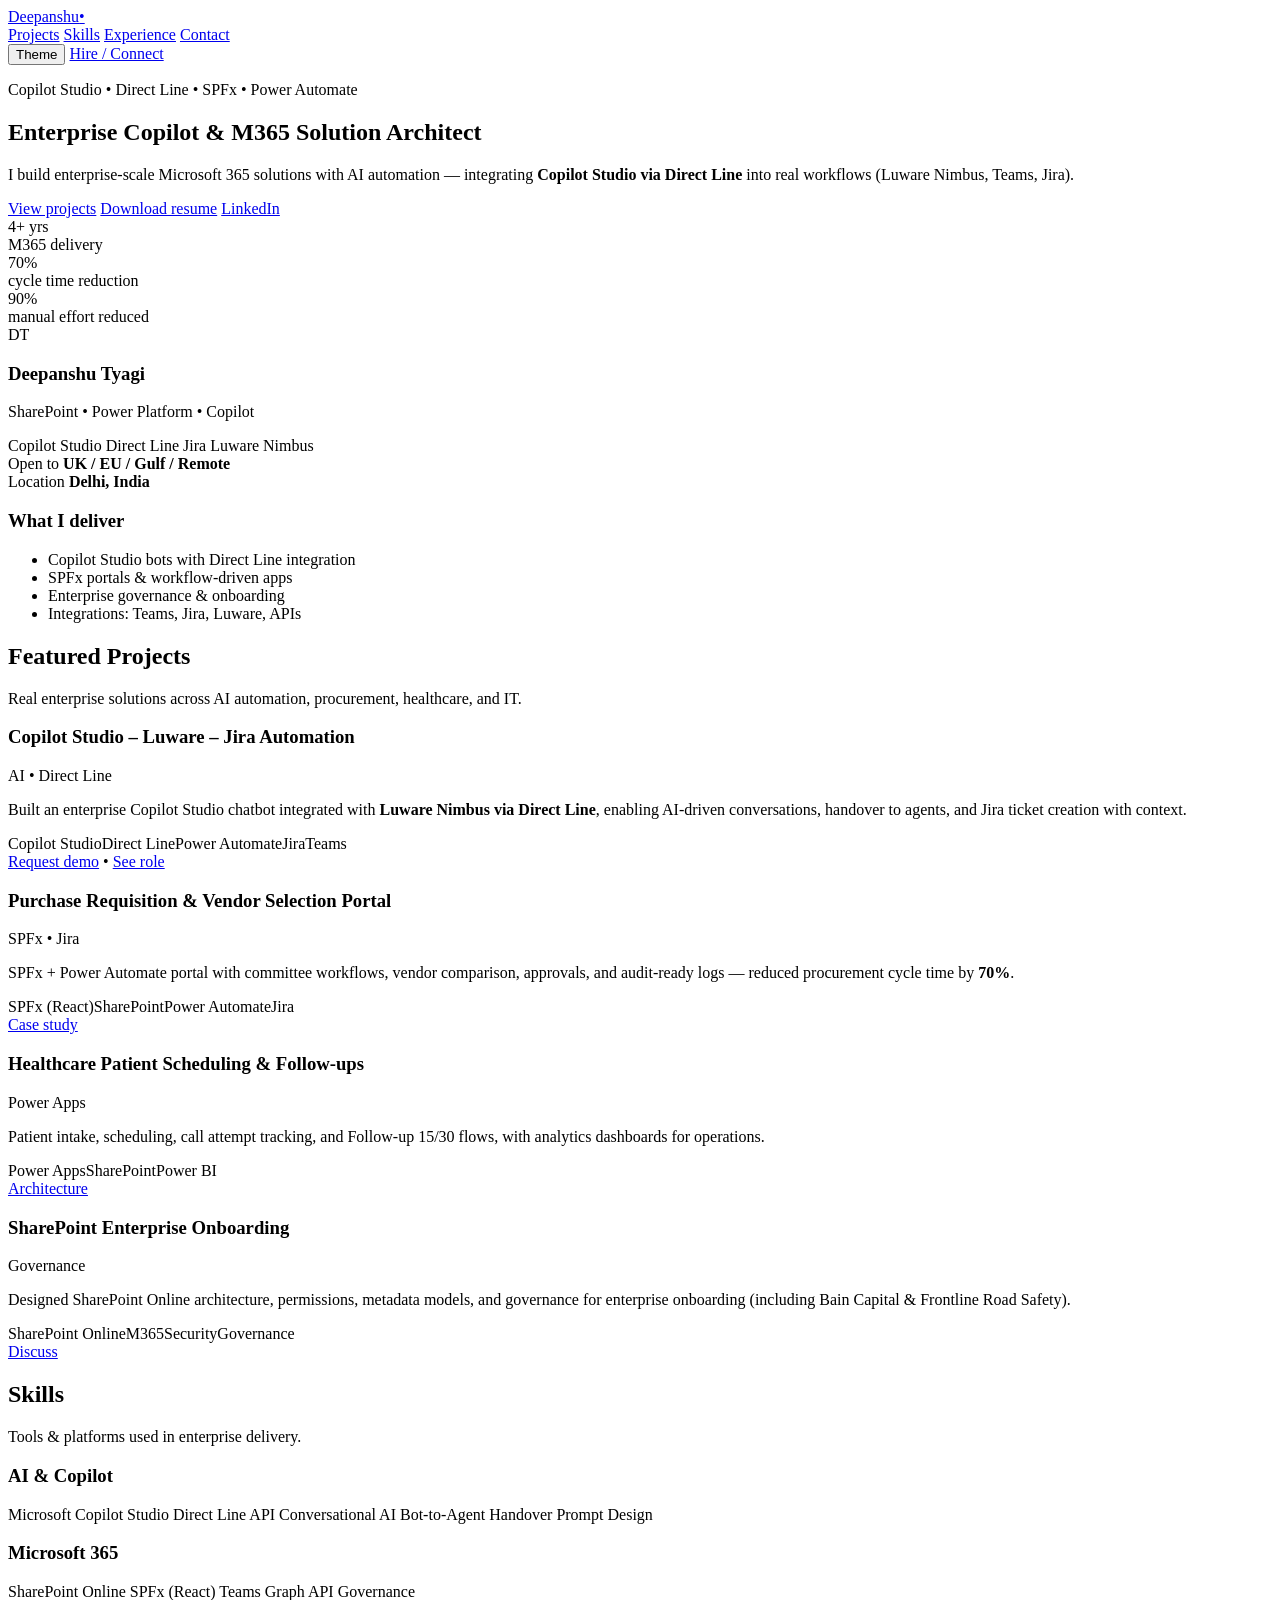
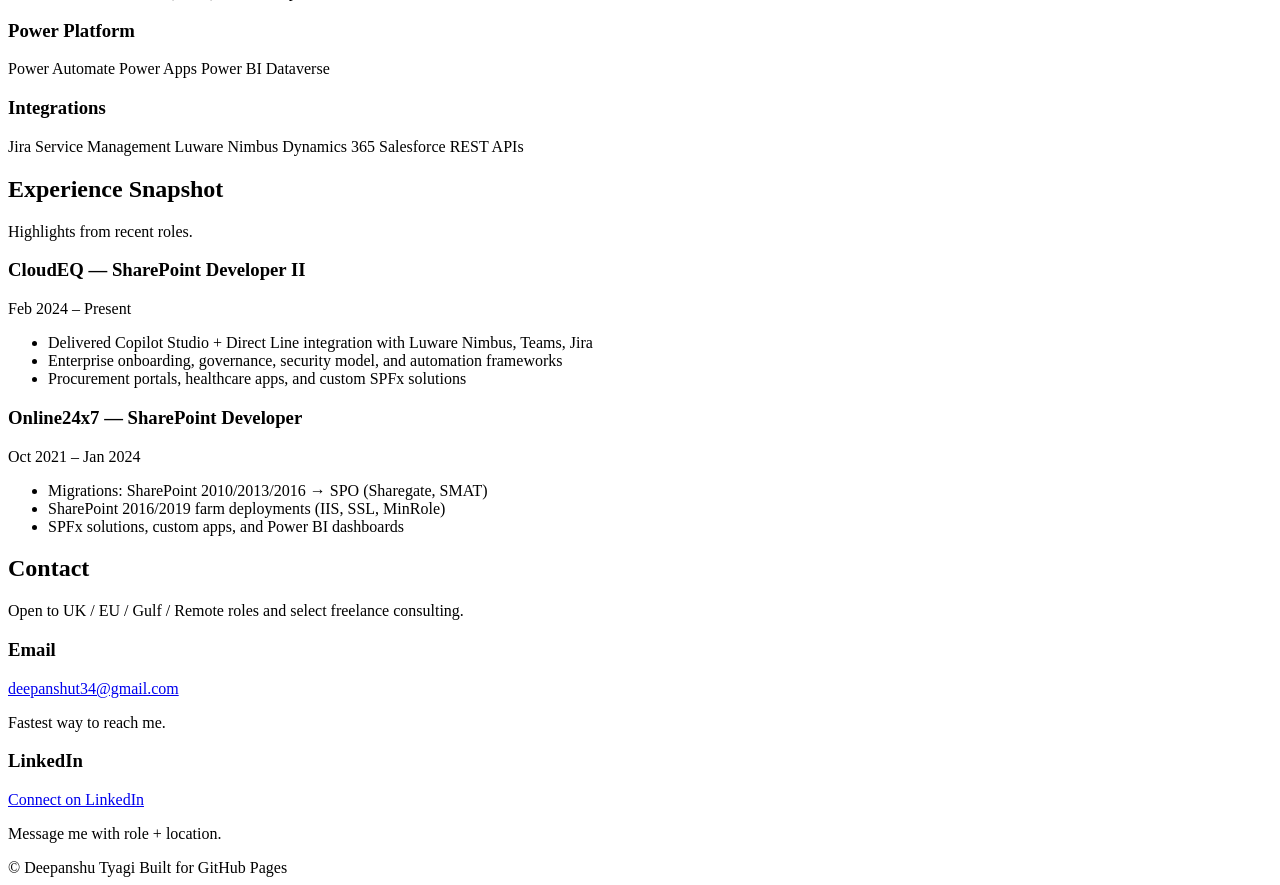
==== index.html @ 93213ebd "Portfolio V1.0" ====
<!doctype html>
<html lang="en">
<head>
  <meta charset="utf-8" />
  <meta name="viewport" content="width=device-width,initial-scale=1" />
  <title>Deepanshu Tyagi | Copilot & M365 Solution Architect</title>
  <meta name="description" content="SharePoint, Power Platform & Copilot Solution Architect. Copilot Studio + Direct Line + SPFx + Power Automate." />
  <link rel="icon" href="assets/favicon.svg" />
  <link rel="stylesheet" href="../Portfolio/style.css" />
</head>

<body>
  <header class="topbar">
    <a class="brand" href="#top">Deepanshu<span class="dot">•</span></a>

    <nav class="nav">
      <a href="#projects">Projects</a>
      <a href="#skills">Skills</a>
      <a href="#experience">Experience</a>
      <a href="#contact">Contact</a>
    </nav>

    <div class="actions">
      <button id="themeBtn" class="btn btn-ghost" aria-label="Toggle theme">Theme</button>
      <a class="btn btn-primary" href="#contact">Hire / Connect</a>
    </div>
  </header>

  <main id="top" class="container">
    <section class="hero">
      <div class="hero-left">
        <p class="pill">Copilot Studio • Direct Line • SPFx • Power Automate</p>
        <h1>Enterprise Copilot & M365 Solution Architect</h1>
        <p class="subtitle">
          I build enterprise-scale Microsoft 365 solutions with AI automation — integrating <strong>Copilot Studio via Direct Line</strong>
          into real workflows (Luware Nimbus, Teams, Jira).
        </p>

        <div class="hero-cta">
          <a class="btn btn-primary" href="#projects">View projects</a>
          <a class="btn btn-ghost" href="assets/Deepanshu_Resume.pdf" target="_blank" rel="noreferrer">Download resume</a>
          <a class="btn btn-ghost" href="https://www.linkedin.com/in/YOUR-LINKEDIN" target="_blank" rel="noreferrer">LinkedIn</a>
        </div>

        <div class="quick-metrics">
          <div class="metric">
            <div class="metric-num">4+ yrs</div>
            <div class="metric-label">M365 delivery</div>
          </div>
          <div class="metric">
            <div class="metric-num">70%</div>
            <div class="metric-label">cycle time reduction</div>
          </div>
          <div class="metric">
            <div class="metric-num">90%</div>
            <div class="metric-label">manual effort reduced</div>
          </div>
        </div>
      </div>

      <div class="hero-right">
        <div class="card profile-card">
          <div class="avatar" aria-hidden="true">DT</div>
          <div>
            <h3 class="card-title">Deepanshu Tyagi</h3>
            <p class="card-subtitle">SharePoint • Power Platform • Copilot</p>
          </div>
          <div class="chips">
            <span class="chip">Copilot Studio</span>
            <span class="chip">Direct Line</span>
            <span class="chip">Jira</span>
            <span class="chip">Luware Nimbus</span>
          </div>

          <div class="mini">
            <div class="mini-row">
              <span>Open to</span>
              <strong>UK / EU / Gulf / Remote</strong>
            </div>
            <div class="mini-row">
              <span>Location</span>
              <strong>Delhi, India</strong>
            </div>
          </div>
        </div>

        <div class="card callout">
          <h3 class="card-title">What I deliver</h3>
          <ul class="list">
            <li>Copilot Studio bots with Direct Line integration</li>
            <li>SPFx portals & workflow-driven apps</li>
            <li>Enterprise governance & onboarding</li>
            <li>Integrations: Teams, Jira, Luware, APIs</li>
          </ul>
        </div>
      </div>
    </section>

    <section id="projects" class="section">
      <div class="section-head">
        <h2>Featured Projects</h2>
        <p>Real enterprise solutions across AI automation, procurement, healthcare, and IT.</p>
      </div>

      <div class="grid">
        <article class="card project">
          <div class="project-top">
            <h3>Copilot Studio – Luware – Jira Automation</h3>
            <span class="tag">AI • Direct Line</span>
          </div>
          <p>
            Built an enterprise Copilot Studio chatbot integrated with <strong>Luware Nimbus via Direct Line</strong>,
            enabling AI-driven conversations, handover to agents, and Jira ticket creation with context.
          </p>
          <div class="stack">
            <span>Copilot Studio</span><span>Direct Line</span><span>Power Automate</span><span>Jira</span><span>Teams</span>
          </div>
          <div class="project-links">
            <a href="#contact">Request demo</a>
            <span class="muted">•</span>
            <a href="#experience">See role</a>
          </div>
        </article>

        <article class="card project">
          <div class="project-top">
            <h3>Purchase Requisition & Vendor Selection Portal</h3>
            <span class="tag">SPFx • Jira</span>
          </div>
          <p>
            SPFx + Power Automate portal with committee workflows, vendor comparison, approvals,
            and audit-ready logs — reduced procurement cycle time by <strong>70%</strong>.
          </p>
          <div class="stack">
            <span>SPFx (React)</span><span>SharePoint</span><span>Power Automate</span><span>Jira</span>
          </div>
          <div class="project-links">
            <a href="#contact">Case study</a>
          </div>
        </article>

        <article class="card project">
          <div class="project-top">
            <h3>Healthcare Patient Scheduling & Follow-ups</h3>
            <span class="tag">Power Apps</span>
          </div>
          <p>
            Patient intake, scheduling, call attempt tracking, and Follow-up 15/30 flows,
            with analytics dashboards for operations.
          </p>
          <div class="stack">
            <span>Power Apps</span><span>SharePoint</span><span>Power BI</span>
          </div>
          <div class="project-links">
            <a href="#contact">Architecture</a>
          </div>
        </article>

        <article class="card project">
          <div class="project-top">
            <h3>SharePoint Enterprise Onboarding</h3>
            <span class="tag">Governance</span>
          </div>
          <p>
            Designed SharePoint Online architecture, permissions, metadata models, and governance
            for enterprise onboarding (including Bain Capital & Frontline Road Safety).
          </p>
          <div class="stack">
            <span>SharePoint Online</span><span>M365</span><span>Security</span><span>Governance</span>
          </div>
          <div class="project-links">
            <a href="#contact">Discuss</a>
          </div>
        </article>
      </div>
    </section>

    <section id="skills" class="section">
      <div class="section-head">
        <h2>Skills</h2>
        <p>Tools & platforms used in enterprise delivery.</p>
      </div>

      <div class="grid grid-2">
        <div class="card">
          <h3 class="card-title">AI & Copilot</h3>
          <div class="pillwrap">
            <span class="chip">Microsoft Copilot Studio</span>
            <span class="chip">Direct Line API</span>
            <span class="chip">Conversational AI</span>
            <span class="chip">Bot-to-Agent Handover</span>
            <span class="chip">Prompt Design</span>
          </div>
        </div>
        <div class="card">
          <h3 class="card-title">Microsoft 365</h3>
          <div class="pillwrap">
            <span class="chip">SharePoint Online</span>
            <span class="chip">SPFx (React)</span>
            <span class="chip">Teams</span>
            <span class="chip">Graph API</span>
            <span class="chip">Governance</span>
          </div>
        </div>
        <div class="card">
          <h3 class="card-title">Power Platform</h3>
          <div class="pillwrap">
            <span class="chip">Power Automate</span>
            <span class="chip">Power Apps</span>
            <span class="chip">Power BI</span>
            <span class="chip">Dataverse</span>
          </div>
        </div>
        <div class="card">
          <h3 class="card-title">Integrations</h3>
          <div class="pillwrap">
            <span class="chip">Jira Service Management</span>
            <span class="chip">Luware Nimbus</span>
            <span class="chip">Dynamics 365</span>
            <span class="chip">Salesforce</span>
            <span class="chip">REST APIs</span>
          </div>
        </div>
      </div>
    </section>

    <section id="experience" class="section">
      <div class="section-head">
        <h2>Experience Snapshot</h2>
        <p>Highlights from recent roles.</p>
      </div>

      <div class="timeline">
        <div class="card timeline-item">
          <div class="timeline-top">
            <h3>CloudEQ — SharePoint Developer II</h3>
            <span class="muted">Feb 2024 – Present</span>
          </div>
          <ul class="list">
            <li>Delivered Copilot Studio + Direct Line integration with Luware Nimbus, Teams, Jira</li>
            <li>Enterprise onboarding, governance, security model, and automation frameworks</li>
            <li>Procurement portals, healthcare apps, and custom SPFx solutions</li>
          </ul>
        </div>

        <div class="card timeline-item">
          <div class="timeline-top">
            <h3>Online24x7 — SharePoint Developer</h3>
            <span class="muted">Oct 2021 – Jan 2024</span>
          </div>
          <ul class="list">
            <li>Migrations: SharePoint 2010/2013/2016 → SPO (Sharegate, SMAT)</li>
            <li>SharePoint 2016/2019 farm deployments (IIS, SSL, MinRole)</li>
            <li>SPFx solutions, custom apps, and Power BI dashboards</li>
          </ul>
        </div>
      </div>
    </section>

    <section id="contact" class="section">
      <div class="section-head">
        <h2>Contact</h2>
        <p>Open to UK / EU / Gulf / Remote roles and select freelance consulting.</p>
      </div>

      <div class="grid grid-2">
        <div class="card">
          <h3 class="card-title">Email</h3>
          <p><a href="mailto:deepanshut34@gmail.com">deepanshut34@gmail.com</a></p>
          <p class="muted">Fastest way to reach me.</p>
        </div>
        <div class="card">
          <h3 class="card-title">LinkedIn</h3>
          <p><a href="https://www.linkedin.com/in/YOUR-LINKEDIN" target="_blank" rel="noreferrer">Connect on LinkedIn</a></p>
          <p class="muted">Message me with role + location.</p>
        </div>
      </div>
    </section>

    <footer class="footer">
      <span>© <span id="year"></span> Deepanshu Tyagi</span>
      <span class="muted">Built for GitHub Pages</span>
    </footer>
  </main>

  <script src="../Portfolio/script.js"></script>
</body>
</html>
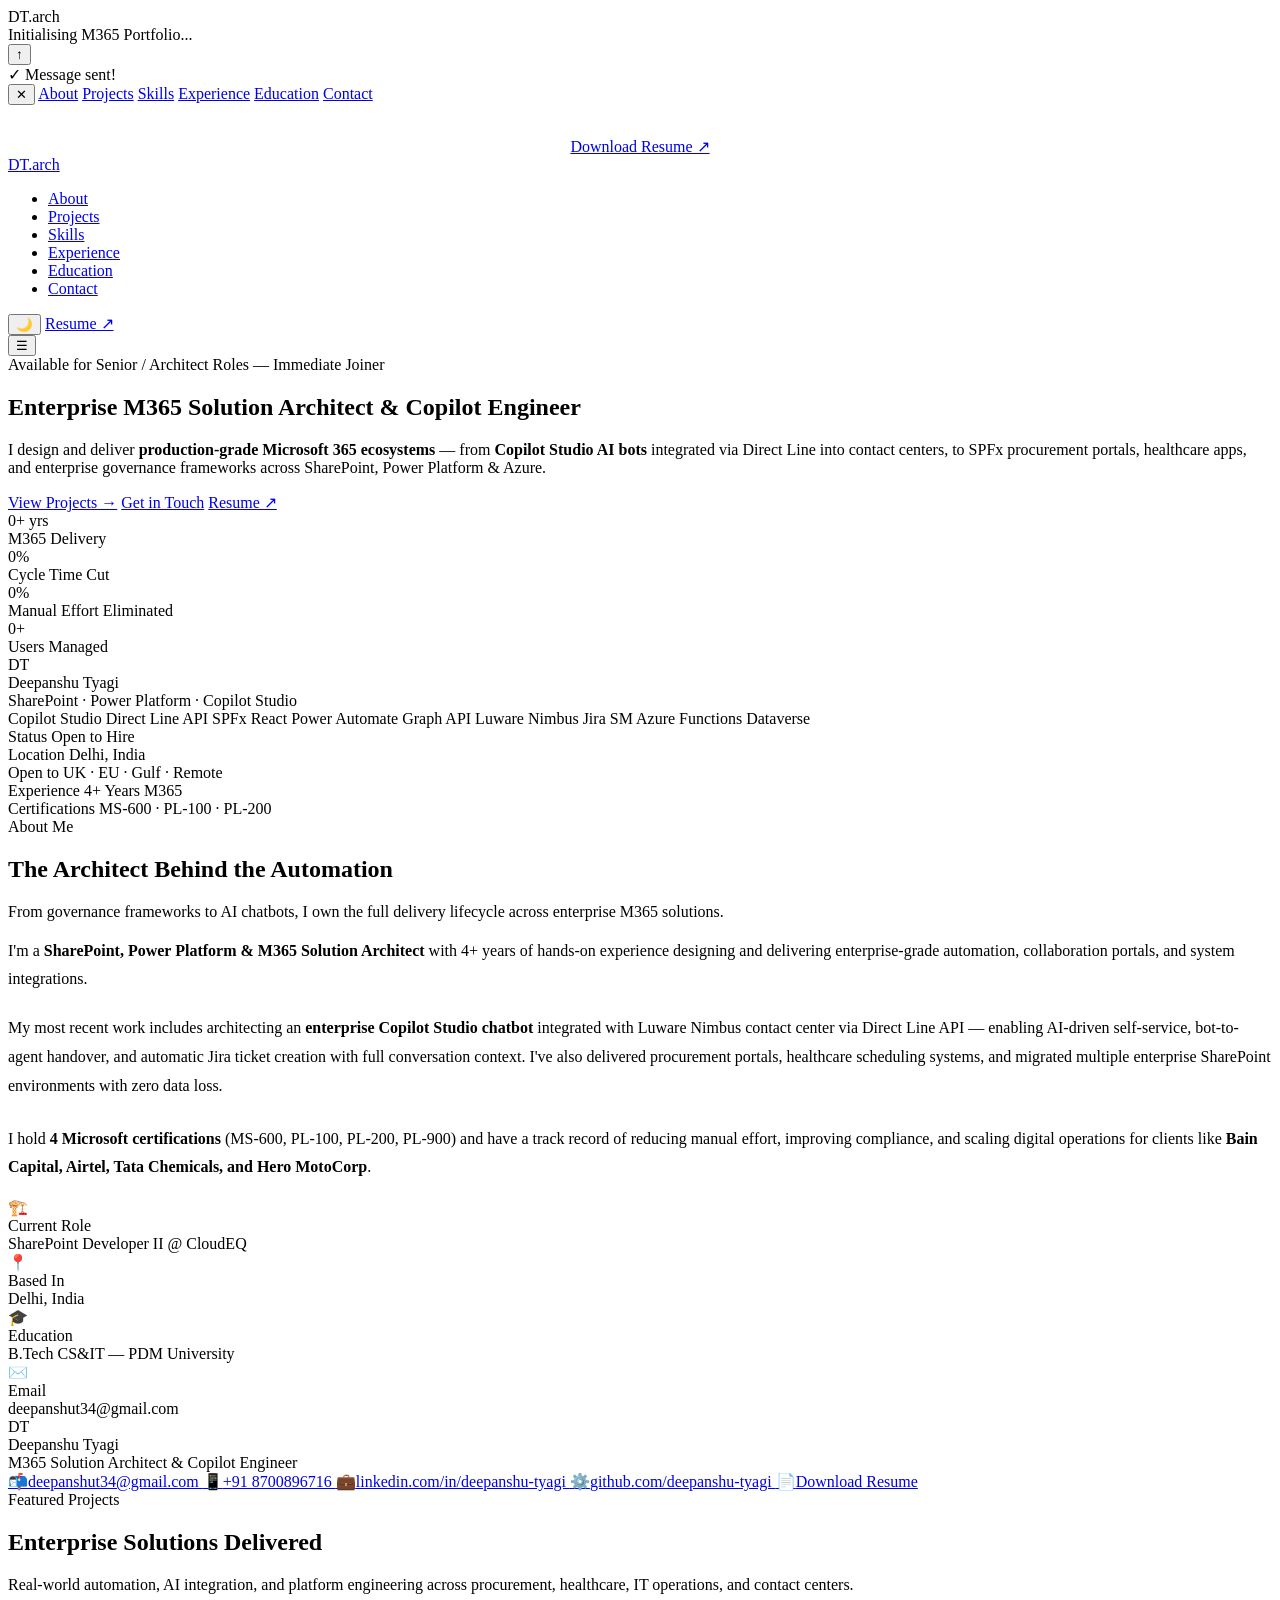
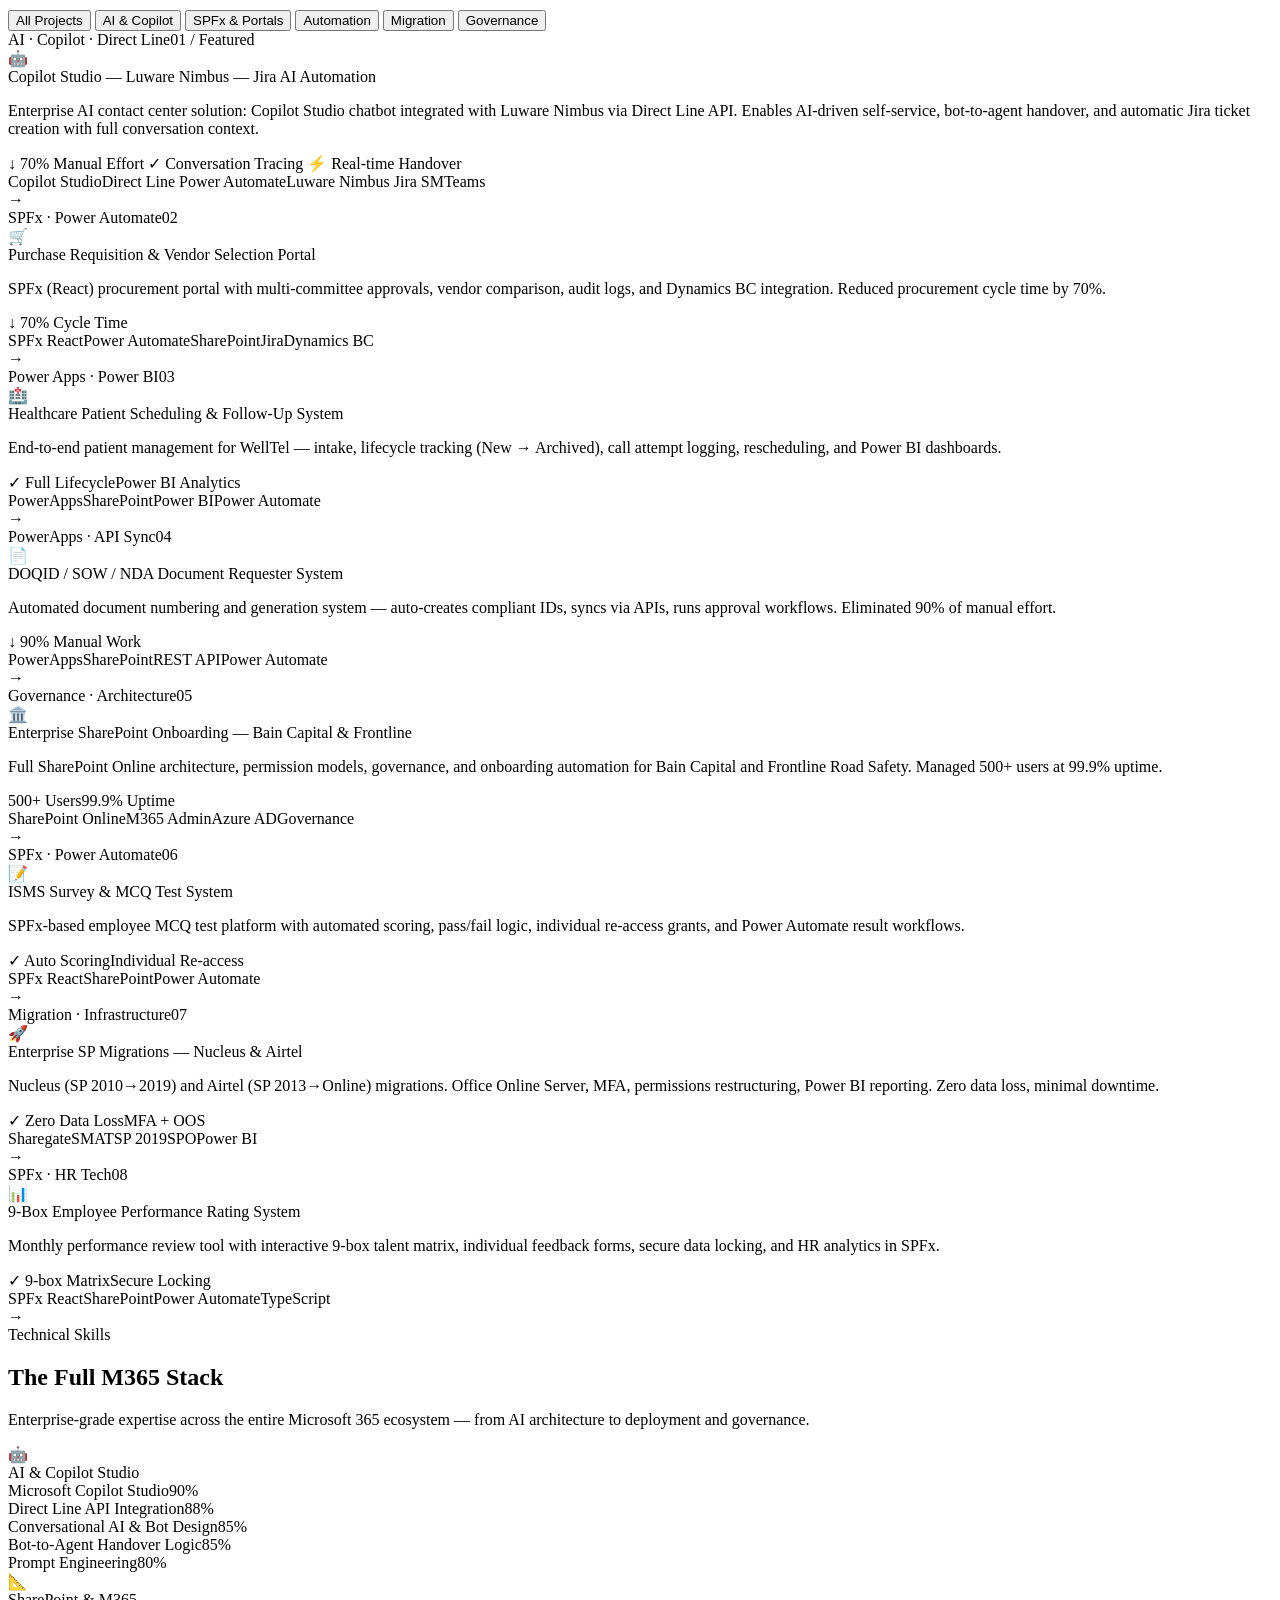
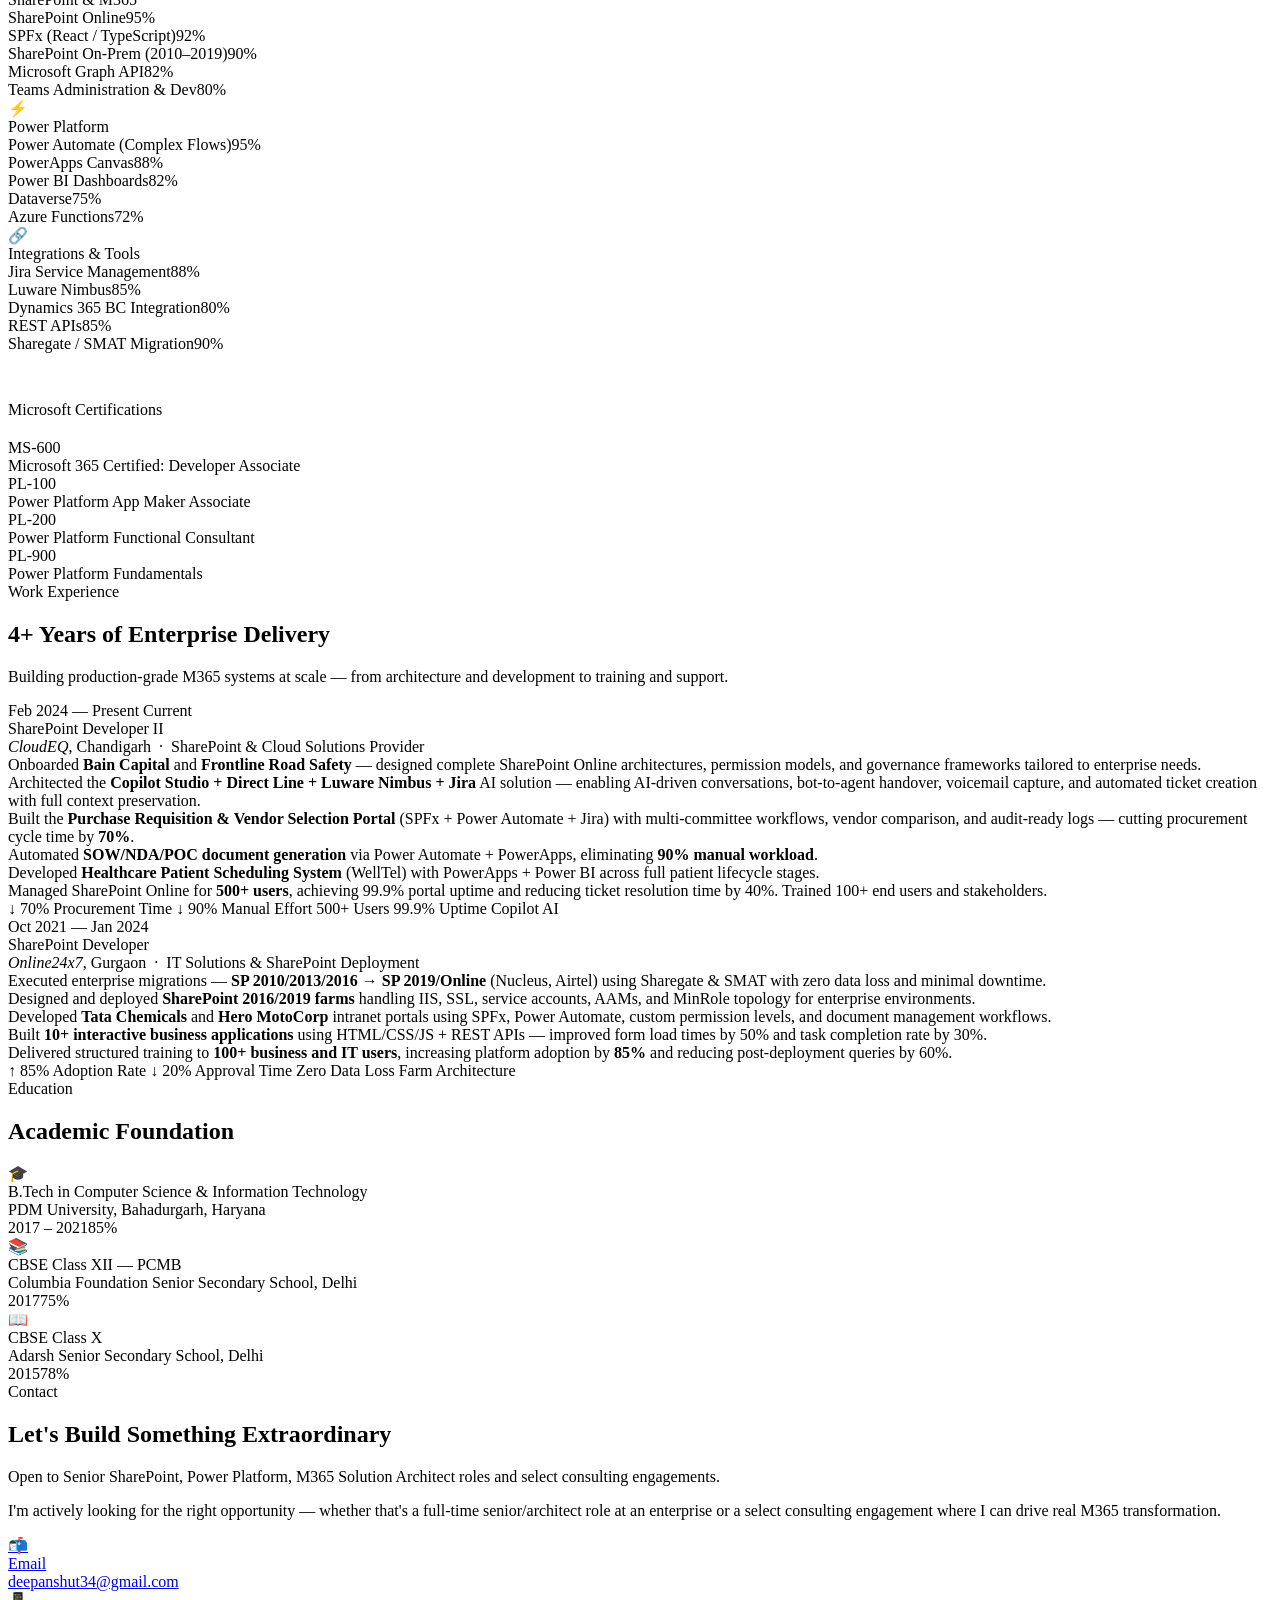
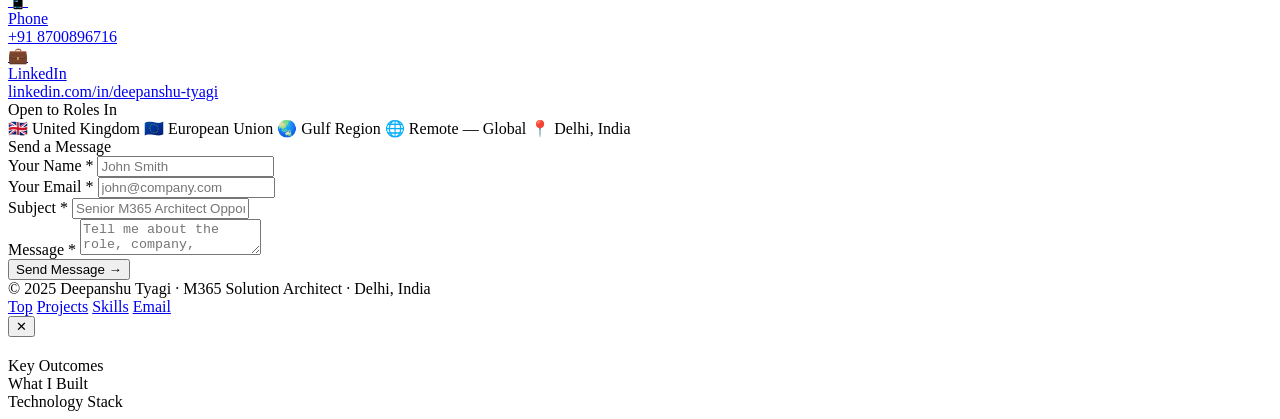
==== commit 90f34f90: "New PortFolio Changes in the design and all" ====
--- a/index.html
+++ b/index.html
@@ -1,288 +1,783 @@
 <!doctype html>
-<html lang="en">
+<html lang="en" data-theme="dark">
 <head>
-  <meta charset="utf-8" />
-  <meta name="viewport" content="width=device-width,initial-scale=1" />
-  <title>Deepanshu Tyagi | Copilot & M365 Solution Architect</title>
-  <meta name="description" content="SharePoint, Power Platform & Copilot Solution Architect. Copilot Studio + Direct Line + SPFx + Power Automate." />
-  <link rel="icon" href="assets/favicon.svg" />
-  <link rel="stylesheet" href="../Portfolio/style.css" />
+<meta charset="utf-8"/>
+<meta name="viewport" content="width=device-width,initial-scale=1"/>
+<title>Deepanshu Tyagi — M365 Solution Architect & Copilot Engineer</title>
+<meta name="description" content="SharePoint, Power Platform & Copilot Studio Solution Architect with 4+ years delivering enterprise M365 automation. Based in Delhi, open to UK/EU/Gulf/Remote."/>
+<meta property="og:title" content="Deepanshu Tyagi — M365 Solution Architect"/>
+<meta property="og:description" content="Enterprise M365 architect specializing in Copilot Studio, SPFx, Power Platform, and complex integrations."/>
+<link rel="preconnect" href="https://fonts.googleapis.com"/>
+<link rel="preconnect" href="https://fonts.gstatic.com" crossorigin/>
+<link href="https://fonts.googleapis.com/css2?family=Syne:wght@400;500;600;700;800&family=JetBrains+Mono:wght@400;500;700&family=Outfit:wght@300;400;500;600&display=swap" rel="stylesheet"/>
+<link rel="stylesheet" href="../deepanshu.github.io/style.css" />
 </head>
-
 <body>
-  <header class="topbar">
-    <a class="brand" href="#top">Deepanshu<span class="dot">•</span></a>
-
-    <nav class="nav">
-      <a href="#projects">Projects</a>
-      <a href="#skills">Skills</a>
-      <a href="#experience">Experience</a>
-      <a href="#contact">Contact</a>
-    </nav>
-
-    <div class="actions">
-      <button id="themeBtn" class="btn btn-ghost" aria-label="Toggle theme">Theme</button>
-      <a class="btn btn-primary" href="#contact">Hire / Connect</a>
-    </div>
-  </header>
-
-  <main id="top" class="container">
-    <section class="hero">
-      <div class="hero-left">
-        <p class="pill">Copilot Studio • Direct Line • SPFx • Power Automate</p>
-        <h1>Enterprise Copilot & M365 Solution Architect</h1>
-        <p class="subtitle">
-          I build enterprise-scale Microsoft 365 solutions with AI automation — integrating <strong>Copilot Studio via Direct Line</strong>
-          into real workflows (Luware Nimbus, Teams, Jira).
+
+<!-- CURSOR -->
+<div id="cursor-dot"></div>
+<div id="cursor-ring"></div>
+
+<!-- SCROLL PROGRESS -->
+<div id="scroll-progress"></div>
+
+<!-- LOADER -->
+<div id="loader">
+  <div class="loader-logo">DT<span>.arch</span></div>
+  <div class="loader-bar"><div class="loader-fill"></div></div>
+  <div class="loader-text">Initialising M365 Portfolio...</div>
+</div>
+
+<!-- GRID -->
+<div class="grid-bg"></div>
+
+<!-- BACK TO TOP -->
+<button id="back-top" onclick="window.scrollTo({top:0,behavior:'smooth'})" aria-label="Back to top">↑</button>
+
+<!-- TOAST -->
+<div id="toast">
+  <span class="toast-icon" id="toast-icon">✓</span>
+  <span id="toast-msg">Message sent!</span>
+</div>
+
+<!-- MOBILE OVERLAY -->
+<div class="mm-overlay" id="mm-overlay" onclick="closeMenu()"></div>
+
+<!-- MOBILE MENU -->
+<div id="mobile-menu">
+  <button class="mm-close" onclick="closeMenu()">✕</button>
+  <a class="mm-link" href="#about" onclick="closeMenu()">About</a>
+  <a class="mm-link" href="#projects" onclick="closeMenu()">Projects</a>
+  <a class="mm-link" href="#skills" onclick="closeMenu()">Skills</a>
+  <a class="mm-link" href="#experience" onclick="closeMenu()">Experience</a>
+  <a class="mm-link" href="#education" onclick="closeMenu()">Education</a>
+  <a class="mm-link" href="#contact" onclick="closeMenu()">Contact</a>
+  <div style="margin-top:auto;padding-top:20px;border-top:1px solid var(--border)">
+    <a class="btn-primary" style="display:flex;justify-content:center;margin-top:12px" href="assets/Deepanshu_Resume.pdf" target="_blank">Download Resume ↗</a>
+  </div>
+</div>
+
+<!-- NAV -->
+<nav id="nav">
+  <div class="nav-wrap">
+    <a class="nav-brand" href="#hero"><div class="brand-dot"></div>DT.arch</a>
+    <ul class="nav-links">
+      <li><a class="nav-link" href="#about">About</a></li>
+      <li><a class="nav-link" href="#projects">Projects</a></li>
+      <li><a class="nav-link" href="#skills">Skills</a></li>
+      <li><a class="nav-link" href="#experience">Experience</a></li>
+      <li><a class="nav-link" href="#education">Education</a></li>
+      <li><a class="nav-link" href="#contact">Contact</a></li>
+    </ul>
+    <div class="nav-actions">
+      <button class="btn-theme" id="themeBtn" aria-label="Toggle theme" title="Toggle theme">🌙</button>
+      <a class="btn-hire" href="assets/Deepanshu_Resume.pdf" target="_blank">Resume ↗</a>
+    </div>
+    <button class="nav-hamburger" onclick="openMenu()" aria-label="Menu">☰</button>
+  </div>
+</nav>
+
+<!-- ─── HERO ────────────────────────────────────── -->
+<section id="hero">
+  <div class="hero-orb1"></div>
+  <div class="hero-orb2"></div>
+  <div class="hero-inner">
+    <div class="hero-left">
+      <div class="hero-eyebrow">Available for Senior / Architect Roles — Immediate Joiner</div>
+      <h1 class="hero-h1">
+        Enterprise M365
+        <span class="line-blue" id="typewriter">Solution Architect</span>
+        <span class="line-dim">& Copilot Engineer</span>
+      </h1>
+      <p class="hero-sub">
+        I design and deliver <strong>production-grade Microsoft 365 ecosystems</strong> — from
+        <strong>Copilot Studio AI bots</strong> integrated via Direct Line into contact centers,
+        to SPFx procurement portals, healthcare apps, and enterprise governance frameworks
+        across SharePoint, Power Platform & Azure.
+      </p>
+      <div class="hero-btns">
+        <a class="btn-primary" href="#projects">View Projects →</a>
+        <a class="btn-secondary" href="#contact">Get in Touch</a>
+        <a class="btn-secondary" href="assets/Deepanshu_Resume.pdf" target="_blank">Resume ↗</a>
+      </div>
+      <div class="hero-stats">
+        <div class="hero-stat">
+          <div class="stat-val"><span class="counter" data-target="4">0</span><span class="suf">+ yrs</span></div>
+          <div class="stat-lbl">M365 Delivery</div>
+        </div>
+        <div class="hero-stat">
+          <div class="stat-val"><span class="counter" data-target="70">0</span><span class="suf">%</span></div>
+          <div class="stat-lbl">Cycle Time Cut</div>
+        </div>
+        <div class="hero-stat">
+          <div class="stat-val"><span class="counter" data-target="90">0</span><span class="suf">%</span></div>
+          <div class="stat-lbl">Manual Effort Eliminated</div>
+        </div>
+        <div class="hero-stat">
+          <div class="stat-val"><span class="counter" data-target="500">0</span><span class="suf">+</span></div>
+          <div class="stat-lbl">Users Managed</div>
+        </div>
+      </div>
+    </div>
+    <div class="hero-card">
+      <div class="card-avatar">DT</div>
+      <div class="card-name">Deepanshu Tyagi</div>
+      <div class="card-role">SharePoint · Power Platform · Copilot Studio</div>
+      <div class="card-chips">
+        <span class="chip hl">Copilot Studio</span>
+        <span class="chip hl">Direct Line API</span>
+        <span class="chip">SPFx React</span>
+        <span class="chip">Power Automate</span>
+        <span class="chip">Graph API</span>
+        <span class="chip">Luware Nimbus</span>
+        <span class="chip">Jira SM</span>
+        <span class="chip">Azure Functions</span>
+        <span class="chip">Dataverse</span>
+      </div>
+      <div class="card-meta">
+        <div class="meta-row">
+          <span class="meta-key">Status</span>
+          <span class="meta-val"><span class="live-badge"><span class="live-dot"></span>Open to Hire</span></span>
+        </div>
+        <div class="meta-row">
+          <span class="meta-key">Location</span>
+          <span class="meta-val">Delhi, India</span>
+        </div>
+        <div class="meta-row">
+          <span class="meta-key">Open to</span>
+          <span class="meta-val">UK · EU · Gulf · Remote</span>
+        </div>
+        <div class="meta-row">
+          <span class="meta-key">Experience</span>
+          <span class="meta-val">4+ Years M365</span>
+        </div>
+        <div class="meta-row">
+          <span class="meta-key">Certifications</span>
+          <span class="meta-val">MS-600 · PL-100 · PL-200</span>
+        </div>
+      </div>
+    </div>
+  </div>
+</section>
+
+<!-- ─── ABOUT ───────────────────────────────────── -->
+<section id="about" class="section alt">
+  <div class="container">
+    <div class="section-head reveal">
+      <div class="section-eyebrow">About Me</div>
+      <h2 class="section-h2">The Architect Behind the Automation</h2>
+      <p class="section-sub">From governance frameworks to AI chatbots, I own the full delivery lifecycle across enterprise M365 solutions.</p>
+    </div>
+    <div class="about-grid">
+      <div>
+        <p style="font-size:16px;color:var(--grey);line-height:1.8;margin-bottom:20px" class="reveal">
+          I'm a <strong style="color:var(--white)">SharePoint, Power Platform & M365 Solution Architect</strong> with 4+ years of hands-on
+          experience designing and delivering enterprise-grade automation, collaboration portals, and system integrations.
         </p>
-
-        <div class="hero-cta">
-          <a class="btn btn-primary" href="#projects">View projects</a>
-          <a class="btn btn-ghost" href="assets/Deepanshu_Resume.pdf" target="_blank" rel="noreferrer">Download resume</a>
-          <a class="btn btn-ghost" href="https://www.linkedin.com/in/YOUR-LINKEDIN" target="_blank" rel="noreferrer">LinkedIn</a>
-        </div>
-
-        <div class="quick-metrics">
-          <div class="metric">
-            <div class="metric-num">4+ yrs</div>
-            <div class="metric-label">M365 delivery</div>
-          </div>
-          <div class="metric">
-            <div class="metric-num">70%</div>
-            <div class="metric-label">cycle time reduction</div>
-          </div>
-          <div class="metric">
-            <div class="metric-num">90%</div>
-            <div class="metric-label">manual effort reduced</div>
-          </div>
-        </div>
-      </div>
-
-      <div class="hero-right">
-        <div class="card profile-card">
-          <div class="avatar" aria-hidden="true">DT</div>
-          <div>
-            <h3 class="card-title">Deepanshu Tyagi</h3>
-            <p class="card-subtitle">SharePoint • Power Platform • Copilot</p>
-          </div>
-          <div class="chips">
-            <span class="chip">Copilot Studio</span>
-            <span class="chip">Direct Line</span>
-            <span class="chip">Jira</span>
-            <span class="chip">Luware Nimbus</span>
-          </div>
-
-          <div class="mini">
-            <div class="mini-row">
-              <span>Open to</span>
-              <strong>UK / EU / Gulf / Remote</strong>
+        <p style="font-size:16px;color:var(--grey);line-height:1.8;margin-bottom:24px" class="reveal d1">
+          My most recent work includes architecting an <strong style="color:var(--white)">enterprise Copilot Studio chatbot</strong>
+          integrated with Luware Nimbus contact center via Direct Line API — enabling AI-driven self-service,
+          bot-to-agent handover, and automatic Jira ticket creation with full conversation context.
+          I've also delivered procurement portals, healthcare scheduling systems, and migrated
+          multiple enterprise SharePoint environments with zero data loss.
+        </p>
+        <p style="font-size:16px;color:var(--grey);line-height:1.8" class="reveal d2">
+          I hold <strong style="color:var(--white)">4 Microsoft certifications</strong> (MS-600, PL-100, PL-200, PL-900) and
+          have a track record of reducing manual effort, improving compliance, and scaling digital operations
+          for clients like <strong style="color:var(--white)">Bain Capital, Airtel, Tata Chemicals, and Hero MotoCorp</strong>.
+        </p>
+        <div class="about-facts">
+          <div class="fact-card reveal d1">
+            <div class="fact-icon">🏗️</div>
+            <div class="fact-label">Current Role</div>
+            <div class="fact-val">SharePoint Developer II @ CloudEQ</div>
+          </div>
+          <div class="fact-card reveal d2">
+            <div class="fact-icon">📍</div>
+            <div class="fact-label">Based In</div>
+            <div class="fact-val">Delhi, India</div>
+          </div>
+          <div class="fact-card reveal d3">
+            <div class="fact-icon">🎓</div>
+            <div class="fact-label">Education</div>
+            <div class="fact-val">B.Tech CS&IT — PDM University</div>
+          </div>
+          <div class="fact-card reveal d4">
+            <div class="fact-icon">✉️</div>
+            <div class="fact-label">Email</div>
+            <div class="fact-val">deepanshut34@gmail.com</div>
+          </div>
+        </div>
+      </div>
+      <div class="reveal">
+        <div class="profile-box">
+          <div class="profile-banner">
+            <div class="profile-av">DT</div>
+          </div>
+          <div class="profile-info">
+            <div class="profile-name">Deepanshu Tyagi</div>
+            <div class="profile-title">M365 Solution Architect & Copilot Engineer</div>
+            <div class="profile-links">
+              <a class="profile-link" href="mailto:deepanshut34@gmail.com">
+                <span class="ico">📬</span>deepanshut34@gmail.com
+              </a>
+              <a class="profile-link" href="tel:+918700896716">
+                <span class="ico">📱</span>+91 8700896716
+              </a>
+              <a class="profile-link" href="https://www.linkedin.com/in/deepanshu-tyagi" target="_blank">
+                <span class="ico">💼</span>linkedin.com/in/deepanshu-tyagi
+              </a>
+              <a class="profile-link" href="https://github.com/deepanshu-tyagi" target="_blank">
+                <span class="ico">⚙️</span>github.com/deepanshu-tyagi
+              </a>
+              <a class="profile-link" href="assets/Deepanshu_Resume.pdf" target="_blank">
+                <span class="ico">📄</span>Download Resume
+              </a>
             </div>
-            <div class="mini-row">
-              <span>Location</span>
-              <strong>Delhi, India</strong>
+          </div>
+        </div>
+      </div>
+    </div>
+  </div>
+</section>
+
+<!-- ─── PROJECTS ─────────────────────────────────── -->
+<section id="projects" class="section">
+  <div class="container">
+    <div class="section-head reveal">
+      <div class="section-eyebrow">Featured Projects</div>
+      <h2 class="section-h2">Enterprise Solutions Delivered</h2>
+      <p class="section-sub">Real-world automation, AI integration, and platform engineering across procurement, healthcare, IT operations, and contact centers.</p>
+    </div>
+    <div class="project-filters reveal">
+      <button class="filter-btn active" data-filter="all">All Projects</button>
+      <button class="filter-btn" data-filter="ai">AI & Copilot</button>
+      <button class="filter-btn" data-filter="spfx">SPFx & Portals</button>
+      <button class="filter-btn" data-filter="automation">Automation</button>
+      <button class="filter-btn" data-filter="migration">Migration</button>
+      <button class="filter-btn" data-filter="governance">Governance</button>
+    </div>
+    <div class="projects-grid" id="projects-grid">
+
+      <!-- 1 — FEATURED: Copilot+Luware -->
+      <article class="project-card wide reveal"
+        data-cat="ai"
+        data-title="Copilot Studio — Luware Nimbus — Jira AI Automation"
+        data-tag="AI · Copilot Studio · Direct Line"
+        data-tagclass="ai"
+        data-desc="Architected an enterprise-grade AI contact center solution. A Microsoft Copilot Studio chatbot integrated with Luware Nimbus via Direct Line API enables AI-driven self-service conversations, seamless bot-to-agent handover, and automatic Jira ticket creation with full conversation context, caller identity, and AI-generated summaries preserved for audit and analytics."
+        data-impacts='["↓ 70% Manual Ticket Effort","✓ Conversation ID Tracing","⚡ Real-time Handover","✓ Full Audit Trail"]'
+        data-bullets='["Designed end-to-end solution architecture including Copilot Studio conversation flows, Direct Line integration strategy, and Jira workflow mapping","Integrated Luware Nimbus contact center with Microsoft Copilot Studio (Cloudee/QAssist) via Direct Line API for real-time message exchange","Implemented bot-to-agent handover logic in Power Automate with conditional routing based on intent detection","Preserved Conversation ID, caller details, and AI-generated answers inside Jira Service Management tickets for audit and analytics","Designed security model for authentication token handling and sensitive data governance across systems"]'
+        data-stack='["Copilot Studio","Direct Line API","Power Automate","Luware Nimbus","Jira SM","Microsoft Teams","Graph API"]'
+        data-flow='1'>
+        <div class="proj-header"><span class="proj-tag ai">AI · Copilot · Direct Line</span><span class="proj-num">01 / Featured</span></div>
+        <div class="proj-icon">🤖</div>
+        <div class="proj-title">Copilot Studio — Luware Nimbus — Jira AI Automation</div>
+        <p class="proj-desc">Enterprise AI contact center solution: Copilot Studio chatbot integrated with Luware Nimbus via Direct Line API. Enables AI-driven self-service, bot-to-agent handover, and automatic Jira ticket creation with full conversation context.</p>
+        <div class="proj-impacts">
+          <span class="impact">↓ 70% Manual Effort</span>
+          <span class="impact">✓ Conversation Tracing</span>
+          <span class="impact org">⚡ Real-time Handover</span>
+        </div>
+        <div class="proj-stack">
+          <span class="stk">Copilot Studio</span><span class="stk">Direct Line</span>
+          <span class="stk">Power Automate</span><span class="stk">Luware Nimbus</span>
+          <span class="stk">Jira SM</span><span class="stk">Teams</span>
+        </div>
+        <div class="proj-arrow">→</div>
+      </article>
+
+      <!-- 2 — Procurement Portal -->
+      <article class="project-card reveal d1"
+        data-cat="spfx automation"
+        data-title="Purchase Requisition & Vendor Selection Portal"
+        data-tag="SPFx · Power Automate · Jira"
+        data-tagclass=""
+        data-desc="Full-stack procurement portal on SPFx (React) with multi-committee approval workflows, vendor onboarding, comparison matrix, attachment handling, and audit-ready logs. Integrated with Jira for issue tracking and Dynamics Business Central for purchase order generation."
+        data-impacts='["↓ 70% Procurement Cycle Time","✓ Multi-level Approvals","✓ Audit-ready Logs","✓ Vendor Comparison Matrix"]'
+        data-bullets='["Built SPFx (React) frontend with dynamic vendor onboarding forms, comparison matrices, and document attachment handling","Designed multi-committee approval workflows in Power Automate with escalation paths, SLA tracking, and auto-reminders","Integrated with Dynamics Business Central for seamless purchase order creation and vendor management","Created automated PDF generation for finance teams to facilitate timely fund release","Built Jira integration for automatic issue creation and tracking at each approval stage"]'
+        data-stack='["SPFx React","SharePoint","Power Automate","Jira","Dynamics BC","TypeScript"]'>
+        <div class="proj-header"><span class="proj-tag">SPFx · Power Automate</span><span class="proj-num">02</span></div>
+        <div class="proj-icon">🛒</div>
+        <div class="proj-title">Purchase Requisition & Vendor Selection Portal</div>
+        <p class="proj-desc">SPFx (React) procurement portal with multi-committee approvals, vendor comparison, audit logs, and Dynamics BC integration. Reduced procurement cycle time by 70%.</p>
+        <div class="proj-impacts"><span class="impact">↓ 70% Cycle Time</span></div>
+        <div class="proj-stack"><span class="stk">SPFx React</span><span class="stk">Power Automate</span><span class="stk">SharePoint</span><span class="stk">Jira</span><span class="stk">Dynamics BC</span></div>
+        <div class="proj-arrow">→</div>
+      </article>
+
+      <!-- 3 — Healthcare -->
+      <article class="project-card reveal d2"
+        data-cat="automation spfx"
+        data-title="Healthcare Patient Scheduling & Follow-Up System"
+        data-tag="Power Apps · Power BI"
+        data-tagclass=""
+        data-desc="End-to-end patient management app for WellTel healthcare client. Covers the full patient lifecycle with intake forms, call attempt tracking, scheduling, visit status automation, follow-up stages (15/30 day), archiving, and Power BI analytics dashboards for operational reporting."
+        data-impacts='["✓ Full Lifecycle Automation","✓ Analytics Dashboard","✓ Multi-stage Follow-ups","✓ Operational Reporting"]'
+        data-bullets='["Built Canvas PowerApp for patient intake, scheduling, and call tracking across lifecycle stages: New → Scheduled → Visit Done → Follow-up 15 → Follow-up 30 → Archived","Implemented automated status transitions and email/Teams notifications using Power Automate","Created Power BI dashboards for operations team with scheduling metrics, follow-up rates, and conversion analytics","Designed SharePoint list architecture for patient data with security roles and data segmentation per clinic","Built rescheduling logic with conflict detection and calendar integration via Graph API"]'
+        data-stack='["PowerApps Canvas","SharePoint","Power Automate","Power BI","Graph API"]'>
+        <div class="proj-header"><span class="proj-tag">Power Apps · Power BI</span><span class="proj-num">03</span></div>
+        <div class="proj-icon">🏥</div>
+        <div class="proj-title">Healthcare Patient Scheduling & Follow-Up System</div>
+        <p class="proj-desc">End-to-end patient management for WellTel — intake, lifecycle tracking (New → Archived), call attempt logging, rescheduling, and Power BI dashboards.</p>
+        <div class="proj-impacts"><span class="impact">✓ Full Lifecycle</span><span class="impact org">Power BI Analytics</span></div>
+        <div class="proj-stack"><span class="stk">PowerApps</span><span class="stk">SharePoint</span><span class="stk">Power BI</span><span class="stk">Power Automate</span></div>
+        <div class="proj-arrow">→</div>
+      </article>
+
+      <!-- 4 — DOQID -->
+      <article class="project-card reveal d1"
+        data-cat="automation"
+        data-title="DOQID / SOW / NDA Requester System"
+        data-tag="PowerApps · API Sync"
+        data-tagclass=""
+        data-desc="Automated document numbering and generation system for SOW, NDA, MSA, and POC documents. Auto-generates compliant document IDs (type + client abbreviation + year + sequence), syncs via APIs, runs approval workflows, and eliminated 90% of manual intervention."
+        data-impacts='["↓ 90% Manual Intervention","✓ Auto Document IDs","✓ API Sync","✓ Approval Workflows"]'
+        data-bullets='["Built PowerApps Canvas app for document request initiation with type, client, and metadata selection","Implemented auto-generation logic for document IDs: [Type]-[ClientAbbr]-[YYYY]-[Seq] with collision detection","Created Power Automate flows for document approval, SharePoint library management, and API synchronization","Added attachment validation, mandatory field enforcement, and audit trail logging","Built admin view for document registry, status tracking, and re-issue workflows"]'
+        data-stack='["PowerApps","SharePoint","Power Automate","REST API","TypeScript"]'>
+        <div class="proj-header"><span class="proj-tag">PowerApps · API Sync</span><span class="proj-num">04</span></div>
+        <div class="proj-icon">📄</div>
+        <div class="proj-title">DOQID / SOW / NDA Document Requester System</div>
+        <p class="proj-desc">Automated document numbering and generation system — auto-creates compliant IDs, syncs via APIs, runs approval workflows. Eliminated 90% of manual effort.</p>
+        <div class="proj-impacts"><span class="impact">↓ 90% Manual Work</span></div>
+        <div class="proj-stack"><span class="stk">PowerApps</span><span class="stk">SharePoint</span><span class="stk">REST API</span><span class="stk">Power Automate</span></div>
+        <div class="proj-arrow">→</div>
+      </article>
+
+      <!-- 5 — Bain/Frontline Onboarding -->
+      <article class="project-card reveal d2"
+        data-cat="governance spfx"
+        data-title="Enterprise SharePoint Onboarding — Bain Capital & Frontline"
+        data-tag="Governance · Architecture"
+        data-tagclass="gov"
+        data-desc="Designed and delivered complete SharePoint Online architectures, permission models, governance frameworks, and onboarding automation for enterprise clients Bain Capital and Frontline Road Safety. Managed 500+ users, achieved 99.9% portal uptime, and reduced ticket resolution time by 40%."
+        data-impacts='["99.9% Portal Uptime","↓ 40% Ticket Resolution","500+ Users","✓ Enterprise Governance"]'
+        data-bullets='["Designed hub-spoke SharePoint Online architecture with site collections, permission inheritance, and content type strategy","Implemented enterprise security model with Azure AD groups, custom permission levels, and external sharing policies","Built automated onboarding workflows for new business units — site provisioning, permissions, and user onboarding","Created governance documentation, naming conventions, metadata taxonomy, and retention policies","Sole administrator for 500+ users across global departments — managed technical issues, feature rollouts, and training"]'
+        data-stack='["SharePoint Online","M365 Admin","Azure AD","Power Automate","Teams","Governance"]'>
+        <div class="proj-header"><span class="proj-tag gov">Governance · Architecture</span><span class="proj-num">05</span></div>
+        <div class="proj-icon">🏛️</div>
+        <div class="proj-title">Enterprise SharePoint Onboarding — Bain Capital & Frontline</div>
+        <p class="proj-desc">Full SharePoint Online architecture, permission models, governance, and onboarding automation for Bain Capital and Frontline Road Safety. Managed 500+ users at 99.9% uptime.</p>
+        <div class="proj-impacts"><span class="impact">500+ Users</span><span class="impact">99.9% Uptime</span></div>
+        <div class="proj-stack"><span class="stk">SharePoint Online</span><span class="stk">M365 Admin</span><span class="stk">Azure AD</span><span class="stk">Governance</span></div>
+        <div class="proj-arrow">→</div>
+      </article>
+
+      <!-- 6 — ISMS Survey -->
+      <article class="project-card reveal d3"
+        data-cat="spfx automation"
+        data-title="ISMS Survey & MCQ Test System"
+        data-tag="SPFx · Power Automate"
+        data-tagclass=""
+        data-desc="Comprehensive MCQ-based test system for organizational employees. Automates response handling, score calculation, and pass/fail evaluation. Enables re-opening exams for failed candidates on an individual basis with time-bound re-access functionality."
+        data-impacts='["✓ Automated Scoring","✓ Individual Re-access","✓ Audit Logging","✓ Pass/Fail Logic"]'
+        data-bullets='["Built MCQ test engine using SPFx with randomized question pools, timed sessions, and auto-submission","Implemented server-side score calculation and pass/fail logic with SharePoint list storage","Built Power Automate flows for automated result notifications, re-access grants, and manager reporting","Designed admin dashboard for performance tracking, individual candidate history, and bulk result export","Enabled secure data locking post-submission to prevent tampering"]'
+        data-stack='["SPFx React","SharePoint","Power Automate","TypeScript","REST API"]'>
+        <div class="proj-header"><span class="proj-tag">SPFx · Power Automate</span><span class="proj-num">06</span></div>
+        <div class="proj-icon">📝</div>
+        <div class="proj-title">ISMS Survey & MCQ Test System</div>
+        <p class="proj-desc">SPFx-based employee MCQ test platform with automated scoring, pass/fail logic, individual re-access grants, and Power Automate result workflows.</p>
+        <div class="proj-impacts"><span class="impact">✓ Auto Scoring</span><span class="impact org">Individual Re-access</span></div>
+        <div class="proj-stack"><span class="stk">SPFx React</span><span class="stk">SharePoint</span><span class="stk">Power Automate</span></div>
+        <div class="proj-arrow">→</div>
+      </article>
+
+      <!-- 7 — Migrations -->
+      <article class="project-card reveal d1"
+        data-cat="migration"
+        data-title="Enterprise SharePoint Migrations — Nucleus & Airtel"
+        data-tag="Migration · Infrastructure"
+        data-tagclass=""
+        data-desc="Led two major enterprise SharePoint migrations: Nucleus (SP 2010 → SP 2019) and Airtel (SP 2013 → SharePoint Online). Implemented Office Online Server integration, multi-factor authentication, permissions restructuring, and Power BI migration analytics. Achieved zero data loss across both projects."
+        data-impacts='["✓ Zero Data Loss","✓ Minimal Downtime","✓ MFA Implemented","✓ OOS Integration"]'
+        data-bullets='["Conducted thorough pre-migration assessments — identified custom solutions, customizations, and migration blockers","Executed Nucleus SP 2010 → SP 2019 migration with Office Online Server integration and MFA configuration","Managed Airtel SP 2013 → SharePoint Online migration using Sharegate for content, permissions, and customization transfer","Created Power BI reports to track migration progress, data integrity, and post-migration health","Restructured permissions models and updated server-side custom solutions to client-side SPFx post-migration"]'
+        data-stack='["Sharegate","SMAT","SP 2019","SharePoint Online","Power BI","IIS","SSL","MinRole"]'>
+        <div class="proj-header"><span class="proj-tag">Migration · Infrastructure</span><span class="proj-num">07</span></div>
+        <div class="proj-icon">🚀</div>
+        <div class="proj-title">Enterprise SP Migrations — Nucleus & Airtel</div>
+        <p class="proj-desc">Nucleus (SP 2010→2019) and Airtel (SP 2013→Online) migrations. Office Online Server, MFA, permissions restructuring, Power BI reporting. Zero data loss, minimal downtime.</p>
+        <div class="proj-impacts"><span class="impact">✓ Zero Data Loss</span><span class="impact org">MFA + OOS</span></div>
+        <div class="proj-stack"><span class="stk">Sharegate</span><span class="stk">SMAT</span><span class="stk">SP 2019</span><span class="stk">SPO</span><span class="stk">Power BI</span></div>
+        <div class="proj-arrow">→</div>
+      </article>
+
+      <!-- 8 — 9box -->
+      <article class="project-card reveal d2"
+        data-cat="spfx"
+        data-title="9-Box Employee Performance Rating System"
+        data-tag="SPFx · Performance"
+        data-tagclass=""
+        data-desc="Monthly employee review solution enabling department heads to rate team members using the 9-box talent matrix with individual project and task feedback. Features secure data locking post-submission and analytics for HR decision-making."
+        data-impacts='["✓ Secure Data Locking","✓ 9-box Matrix","✓ Monthly Reviews","✓ HR Analytics"]'
+        data-bullets='["Built interactive 9-box grid UI in SPFx for department heads to rate team members on performance and potential dimensions","Implemented individual project/task feedback forms linked to each employee rating","Created secure data locking mechanism that prevents editing after submission deadline","Built HR analytics view with team distribution across 9-box quadrants and historical trend tracking","Set up automated monthly review cycle initiation and reminder notifications via Power Automate"]'
+        data-stack='["SPFx React","SharePoint","Power Automate","TypeScript","Power BI"]'>
+        <div class="proj-header"><span class="proj-tag">SPFx · HR Tech</span><span class="proj-num">08</span></div>
+        <div class="proj-icon">📊</div>
+        <div class="proj-title">9-Box Employee Performance Rating System</div>
+        <p class="proj-desc">Monthly performance review tool with interactive 9-box talent matrix, individual feedback forms, secure data locking, and HR analytics in SPFx.</p>
+        <div class="proj-impacts"><span class="impact">✓ 9-box Matrix</span><span class="impact org">Secure Locking</span></div>
+        <div class="proj-stack"><span class="stk">SPFx React</span><span class="stk">SharePoint</span><span class="stk">Power Automate</span><span class="stk">TypeScript</span></div>
+        <div class="proj-arrow">→</div>
+      </article>
+
+    </div>
+  </div>
+</section>
+
+<!-- ─── SKILLS ───────────────────────────────────── -->
+<section id="skills" class="section alt">
+  <div class="container">
+    <div class="section-head reveal">
+      <div class="section-eyebrow">Technical Skills</div>
+      <h2 class="section-h2">The Full M365 Stack</h2>
+      <p class="section-sub">Enterprise-grade expertise across the entire Microsoft 365 ecosystem — from AI architecture to deployment and governance.</p>
+    </div>
+    <div class="skills-layout">
+      <div class="skill-group reveal">
+        <div class="skill-group-header">
+          <div class="sg-icon blue">🤖</div>
+          <div class="sg-title">AI & Copilot Studio</div>
+        </div>
+        <div class="skill-bars">
+          <div class="skill-bar-item">
+            <div class="skill-bar-top"><span class="skill-bar-name">Microsoft Copilot Studio</span><span class="skill-bar-pct">90%</span></div>
+            <div class="skill-bar-track"><div class="skill-bar-fill" data-w="90"></div></div>
+          </div>
+          <div class="skill-bar-item">
+            <div class="skill-bar-top"><span class="skill-bar-name">Direct Line API Integration</span><span class="skill-bar-pct">88%</span></div>
+            <div class="skill-bar-track"><div class="skill-bar-fill" data-w="88"></div></div>
+          </div>
+          <div class="skill-bar-item">
+            <div class="skill-bar-top"><span class="skill-bar-name">Conversational AI & Bot Design</span><span class="skill-bar-pct">85%</span></div>
+            <div class="skill-bar-track"><div class="skill-bar-fill" data-w="85"></div></div>
+          </div>
+          <div class="skill-bar-item">
+            <div class="skill-bar-top"><span class="skill-bar-name">Bot-to-Agent Handover Logic</span><span class="skill-bar-pct">85%</span></div>
+            <div class="skill-bar-track"><div class="skill-bar-fill" data-w="85"></div></div>
+          </div>
+          <div class="skill-bar-item">
+            <div class="skill-bar-top"><span class="skill-bar-name">Prompt Engineering</span><span class="skill-bar-pct">80%</span></div>
+            <div class="skill-bar-track"><div class="skill-bar-fill" data-w="80"></div></div>
+          </div>
+        </div>
+      </div>
+      <div class="skill-group reveal d1">
+        <div class="skill-group-header">
+          <div class="sg-icon cyan">📐</div>
+          <div class="sg-title">SharePoint & M365</div>
+        </div>
+        <div class="skill-bars">
+          <div class="skill-bar-item">
+            <div class="skill-bar-top"><span class="skill-bar-name">SharePoint Online</span><span class="skill-bar-pct">95%</span></div>
+            <div class="skill-bar-track"><div class="skill-bar-fill" data-w="95"></div></div>
+          </div>
+          <div class="skill-bar-item">
+            <div class="skill-bar-top"><span class="skill-bar-name">SPFx (React / TypeScript)</span><span class="skill-bar-pct">92%</span></div>
+            <div class="skill-bar-track"><div class="skill-bar-fill" data-w="92"></div></div>
+          </div>
+          <div class="skill-bar-item">
+            <div class="skill-bar-top"><span class="skill-bar-name">SharePoint On-Prem (2010–2019)</span><span class="skill-bar-pct">90%</span></div>
+            <div class="skill-bar-track"><div class="skill-bar-fill" data-w="90"></div></div>
+          </div>
+          <div class="skill-bar-item">
+            <div class="skill-bar-top"><span class="skill-bar-name">Microsoft Graph API</span><span class="skill-bar-pct">82%</span></div>
+            <div class="skill-bar-track"><div class="skill-bar-fill" data-w="82"></div></div>
+          </div>
+          <div class="skill-bar-item">
+            <div class="skill-bar-top"><span class="skill-bar-name">Teams Administration & Dev</span><span class="skill-bar-pct">80%</span></div>
+            <div class="skill-bar-track"><div class="skill-bar-fill" data-w="80"></div></div>
+          </div>
+        </div>
+      </div>
+      <div class="skill-group reveal d2">
+        <div class="skill-group-header">
+          <div class="sg-icon purple">⚡</div>
+          <div class="sg-title">Power Platform</div>
+        </div>
+        <div class="skill-bars">
+          <div class="skill-bar-item">
+            <div class="skill-bar-top"><span class="skill-bar-name">Power Automate (Complex Flows)</span><span class="skill-bar-pct">95%</span></div>
+            <div class="skill-bar-track"><div class="skill-bar-fill lit" data-w="95"></div></div>
+          </div>
+          <div class="skill-bar-item">
+            <div class="skill-bar-top"><span class="skill-bar-name">PowerApps Canvas</span><span class="skill-bar-pct">88%</span></div>
+            <div class="skill-bar-track"><div class="skill-bar-fill lit" data-w="88"></div></div>
+          </div>
+          <div class="skill-bar-item">
+            <div class="skill-bar-top"><span class="skill-bar-name">Power BI Dashboards</span><span class="skill-bar-pct">82%</span></div>
+            <div class="skill-bar-track"><div class="skill-bar-fill lit" data-w="82"></div></div>
+          </div>
+          <div class="skill-bar-item">
+            <div class="skill-bar-top"><span class="skill-bar-name">Dataverse</span><span class="skill-bar-pct">75%</span></div>
+            <div class="skill-bar-track"><div class="skill-bar-fill lit" data-w="75"></div></div>
+          </div>
+          <div class="skill-bar-item">
+            <div class="skill-bar-top"><span class="skill-bar-name">Azure Functions</span><span class="skill-bar-pct">72%</span></div>
+            <div class="skill-bar-track"><div class="skill-bar-fill lit" data-w="72"></div></div>
+          </div>
+        </div>
+      </div>
+      <div class="skill-group reveal d3">
+        <div class="skill-group-header">
+          <div class="sg-icon teal">🔗</div>
+          <div class="sg-title">Integrations & Tools</div>
+        </div>
+        <div class="skill-bars">
+          <div class="skill-bar-item">
+            <div class="skill-bar-top"><span class="skill-bar-name">Jira Service Management</span><span class="skill-bar-pct">88%</span></div>
+            <div class="skill-bar-track"><div class="skill-bar-fill grn" data-w="88"></div></div>
+          </div>
+          <div class="skill-bar-item">
+            <div class="skill-bar-top"><span class="skill-bar-name">Luware Nimbus</span><span class="skill-bar-pct">85%</span></div>
+            <div class="skill-bar-track"><div class="skill-bar-fill grn" data-w="85"></div></div>
+          </div>
+          <div class="skill-bar-item">
+            <div class="skill-bar-top"><span class="skill-bar-name">Dynamics 365 BC Integration</span><span class="skill-bar-pct">80%</span></div>
+            <div class="skill-bar-track"><div class="skill-bar-fill grn" data-w="80"></div></div>
+          </div>
+          <div class="skill-bar-item">
+            <div class="skill-bar-top"><span class="skill-bar-name">REST APIs</span><span class="skill-bar-pct">85%</span></div>
+            <div class="skill-bar-track"><div class="skill-bar-fill grn" data-w="85"></div></div>
+          </div>
+          <div class="skill-bar-item">
+            <div class="skill-bar-top"><span class="skill-bar-name">Sharegate / SMAT Migration</span><span class="skill-bar-pct">90%</span></div>
+            <div class="skill-bar-track"><div class="skill-bar-fill grn" data-w="90"></div></div>
+          </div>
+        </div>
+      </div>
+    </div>
+
+    <!-- Certs -->
+    <div style="margin-top:48px">
+      <div class="section-eyebrow reveal" style="margin-bottom:20px">Microsoft Certifications</div>
+      <div class="certs-row">
+        <div class="cert-card reveal">
+          <div class="cert-badge-big">MS-600</div>
+          <div class="cert-name">Microsoft 365 Certified: Developer Associate</div>
+        </div>
+        <div class="cert-card reveal d1">
+          <div class="cert-badge-big">PL-100</div>
+          <div class="cert-name">Power Platform App Maker Associate</div>
+        </div>
+        <div class="cert-card reveal d2">
+          <div class="cert-badge-big">PL-200</div>
+          <div class="cert-name">Power Platform Functional Consultant</div>
+        </div>
+        <div class="cert-card reveal d3">
+          <div class="cert-badge-big">PL-900</div>
+          <div class="cert-name">Power Platform Fundamentals</div>
+        </div>
+      </div>
+    </div>
+  </div>
+</section>
+
+<!-- ─── EXPERIENCE ───────────────────────────────── -->
+<section id="experience" class="section">
+  <div class="container">
+    <div class="section-head reveal">
+      <div class="section-eyebrow">Work Experience</div>
+      <h2 class="section-h2">4+ Years of Enterprise Delivery</h2>
+      <p class="section-sub">Building production-grade M365 systems at scale — from architecture and development to training and support.</p>
+    </div>
+    <div class="exp-timeline">
+      <div class="exp-item reveal">
+        <div class="exp-node current"></div>
+        <div class="exp-period">Feb 2024 — Present <span class="current-badge">Current</span></div>
+        <div class="exp-role">SharePoint Developer II</div>
+        <div class="exp-company"><em>CloudEQ</em>, Chandigarh &nbsp;·&nbsp; SharePoint & Cloud Solutions Provider</div>
+        <div class="exp-bullets">
+          <div class="exp-bullet"><span>Onboarded <strong>Bain Capital</strong> and <strong>Frontline Road Safety</strong> — designed complete SharePoint Online architectures, permission models, and governance frameworks tailored to enterprise needs.</span></div>
+          <div class="exp-bullet"><span>Architected the <strong>Copilot Studio + Direct Line + Luware Nimbus + Jira</strong> AI solution — enabling AI-driven conversations, bot-to-agent handover, voicemail capture, and automated ticket creation with full context preservation.</span></div>
+          <div class="exp-bullet"><span>Built the <strong>Purchase Requisition & Vendor Selection Portal</strong> (SPFx + Power Automate + Jira) with multi-committee workflows, vendor comparison, and audit-ready logs — cutting procurement cycle time by <strong>70%</strong>.</span></div>
+          <div class="exp-bullet"><span>Automated <strong>SOW/NDA/POC document generation</strong> via Power Automate + PowerApps, eliminating <strong>90% manual workload</strong>.</span></div>
+          <div class="exp-bullet"><span>Developed <strong>Healthcare Patient Scheduling System</strong> (WellTel) with PowerApps + Power BI across full patient lifecycle stages.</span></div>
+          <div class="exp-bullet"><span>Managed SharePoint Online for <strong>500+ users</strong>, achieving 99.9% portal uptime and reducing ticket resolution time by 40%. Trained 100+ end users and stakeholders.</span></div>
+        </div>
+        <div class="exp-tags">
+          <span class="exp-tag">↓ 70% Procurement Time</span>
+          <span class="exp-tag">↓ 90% Manual Effort</span>
+          <span class="exp-tag">500+ Users</span>
+          <span class="exp-tag">99.9% Uptime</span>
+          <span class="exp-tag">Copilot AI</span>
+        </div>
+      </div>
+      <div class="exp-item reveal">
+        <div class="exp-node"></div>
+        <div class="exp-period">Oct 2021 — Jan 2024</div>
+        <div class="exp-role">SharePoint Developer</div>
+        <div class="exp-company"><em>Online24x7</em>, Gurgaon &nbsp;·&nbsp; IT Solutions & SharePoint Deployment</div>
+        <div class="exp-bullets">
+          <div class="exp-bullet"><span>Executed enterprise migrations — <strong>SP 2010/2013/2016 → SP 2019/Online</strong> (Nucleus, Airtel) using Sharegate & SMAT with zero data loss and minimal downtime.</span></div>
+          <div class="exp-bullet"><span>Designed and deployed <strong>SharePoint 2016/2019 farms</strong> handling IIS, SSL, service accounts, AAMs, and MinRole topology for enterprise environments.</span></div>
+          <div class="exp-bullet"><span>Developed <strong>Tata Chemicals</strong> and <strong>Hero MotoCorp</strong> intranet portals using SPFx, Power Automate, custom permission levels, and document management workflows.</span></div>
+          <div class="exp-bullet"><span>Built <strong>10+ interactive business applications</strong> using HTML/CSS/JS + REST APIs — improved form load times by 50% and task completion rate by 30%.</span></div>
+          <div class="exp-bullet"><span>Delivered structured training to <strong>100+ business and IT users</strong>, increasing platform adoption by <strong>85%</strong> and reducing post-deployment queries by 60%.</span></div>
+        </div>
+        <div class="exp-tags">
+          <span class="exp-tag">↑ 85% Adoption Rate</span>
+          <span class="exp-tag">↓ 20% Approval Time</span>
+          <span class="exp-tag">Zero Data Loss</span>
+          <span class="exp-tag">Farm Architecture</span>
+        </div>
+      </div>
+    </div>
+  </div>
+</section>
+
+<!-- ─── EDUCATION ────────────────────────────────── -->
+<section id="education" class="section alt">
+  <div class="container">
+    <div class="section-head reveal">
+      <div class="section-eyebrow">Education</div>
+      <h2 class="section-h2">Academic Foundation</h2>
+    </div>
+    <div class="edu-grid">
+      <div class="edu-card reveal">
+        <div class="edu-icon">🎓</div>
+        <div class="edu-degree">B.Tech in Computer Science & Information Technology</div>
+        <div class="edu-inst">PDM University, Bahadurgarh, Haryana</div>
+        <div class="edu-meta"><span>2017 – 2021</span><span class="edu-pct">85%</span></div>
+      </div>
+      <div class="edu-card reveal d1">
+        <div class="edu-icon">📚</div>
+        <div class="edu-degree">CBSE Class XII — PCMB</div>
+        <div class="edu-inst">Columbia Foundation Senior Secondary School, Delhi</div>
+        <div class="edu-meta"><span>2017</span><span class="edu-pct">75%</span></div>
+      </div>
+      <div class="edu-card reveal d2">
+        <div class="edu-icon">📖</div>
+        <div class="edu-degree">CBSE Class X</div>
+        <div class="edu-inst">Adarsh Senior Secondary School, Delhi</div>
+        <div class="edu-meta"><span>2015</span><span class="edu-pct">78%</span></div>
+      </div>
+    </div>
+  </div>
+</section>
+
+<!-- ─── CONTACT ──────────────────────────────────── -->
+<section id="contact" class="section">
+  <div class="container">
+    <div class="section-head center reveal">
+      <div class="section-eyebrow">Contact</div>
+      <h2 class="section-h2">Let's Build Something Extraordinary</h2>
+      <p class="section-sub">Open to Senior SharePoint, Power Platform, M365 Solution Architect roles and select consulting engagements.</p>
+    </div>
+    <div class="contact-layout">
+      <div class="contact-info reveal">
+        <p class="contact-lede">I'm actively looking for the right opportunity — whether that's a full-time senior/architect role at an enterprise or a select consulting engagement where I can drive real M365 transformation.</p>
+        <div class="contact-links">
+          <a class="contact-link-card" href="mailto:deepanshut34@gmail.com">
+            <span class="clc-icon">📬</span>
+            <div class="clc-content">
+              <div class="clc-label">Email</div>
+              <div class="clc-val">deepanshut34@gmail.com</div>
             </div>
-          </div>
-        </div>
-
-        <div class="card callout">
-          <h3 class="card-title">What I deliver</h3>
-          <ul class="list">
-            <li>Copilot Studio bots with Direct Line integration</li>
-            <li>SPFx portals & workflow-driven apps</li>
-            <li>Enterprise governance & onboarding</li>
-            <li>Integrations: Teams, Jira, Luware, APIs</li>
-          </ul>
-        </div>
-      </div>
-    </section>
-
-    <section id="projects" class="section">
-      <div class="section-head">
-        <h2>Featured Projects</h2>
-        <p>Real enterprise solutions across AI automation, procurement, healthcare, and IT.</p>
-      </div>
-
-      <div class="grid">
-        <article class="card project">
-          <div class="project-top">
-            <h3>Copilot Studio – Luware – Jira Automation</h3>
-            <span class="tag">AI • Direct Line</span>
-          </div>
-          <p>
-            Built an enterprise Copilot Studio chatbot integrated with <strong>Luware Nimbus via Direct Line</strong>,
-            enabling AI-driven conversations, handover to agents, and Jira ticket creation with context.
-          </p>
-          <div class="stack">
-            <span>Copilot Studio</span><span>Direct Line</span><span>Power Automate</span><span>Jira</span><span>Teams</span>
-          </div>
-          <div class="project-links">
-            <a href="#contact">Request demo</a>
-            <span class="muted">•</span>
-            <a href="#experience">See role</a>
-          </div>
-        </article>
-
-        <article class="card project">
-          <div class="project-top">
-            <h3>Purchase Requisition & Vendor Selection Portal</h3>
-            <span class="tag">SPFx • Jira</span>
-          </div>
-          <p>
-            SPFx + Power Automate portal with committee workflows, vendor comparison, approvals,
-            and audit-ready logs — reduced procurement cycle time by <strong>70%</strong>.
-          </p>
-          <div class="stack">
-            <span>SPFx (React)</span><span>SharePoint</span><span>Power Automate</span><span>Jira</span>
-          </div>
-          <div class="project-links">
-            <a href="#contact">Case study</a>
-          </div>
-        </article>
-
-        <article class="card project">
-          <div class="project-top">
-            <h3>Healthcare Patient Scheduling & Follow-ups</h3>
-            <span class="tag">Power Apps</span>
-          </div>
-          <p>
-            Patient intake, scheduling, call attempt tracking, and Follow-up 15/30 flows,
-            with analytics dashboards for operations.
-          </p>
-          <div class="stack">
-            <span>Power Apps</span><span>SharePoint</span><span>Power BI</span>
-          </div>
-          <div class="project-links">
-            <a href="#contact">Architecture</a>
-          </div>
-        </article>
-
-        <article class="card project">
-          <div class="project-top">
-            <h3>SharePoint Enterprise Onboarding</h3>
-            <span class="tag">Governance</span>
-          </div>
-          <p>
-            Designed SharePoint Online architecture, permissions, metadata models, and governance
-            for enterprise onboarding (including Bain Capital & Frontline Road Safety).
-          </p>
-          <div class="stack">
-            <span>SharePoint Online</span><span>M365</span><span>Security</span><span>Governance</span>
-          </div>
-          <div class="project-links">
-            <a href="#contact">Discuss</a>
-          </div>
-        </article>
-      </div>
-    </section>
-
-    <section id="skills" class="section">
-      <div class="section-head">
-        <h2>Skills</h2>
-        <p>Tools & platforms used in enterprise delivery.</p>
-      </div>
-
-      <div class="grid grid-2">
-        <div class="card">
-          <h3 class="card-title">AI & Copilot</h3>
-          <div class="pillwrap">
-            <span class="chip">Microsoft Copilot Studio</span>
-            <span class="chip">Direct Line API</span>
-            <span class="chip">Conversational AI</span>
-            <span class="chip">Bot-to-Agent Handover</span>
-            <span class="chip">Prompt Design</span>
-          </div>
-        </div>
-        <div class="card">
-          <h3 class="card-title">Microsoft 365</h3>
-          <div class="pillwrap">
-            <span class="chip">SharePoint Online</span>
-            <span class="chip">SPFx (React)</span>
-            <span class="chip">Teams</span>
-            <span class="chip">Graph API</span>
-            <span class="chip">Governance</span>
-          </div>
-        </div>
-        <div class="card">
-          <h3 class="card-title">Power Platform</h3>
-          <div class="pillwrap">
-            <span class="chip">Power Automate</span>
-            <span class="chip">Power Apps</span>
-            <span class="chip">Power BI</span>
-            <span class="chip">Dataverse</span>
-          </div>
-        </div>
-        <div class="card">
-          <h3 class="card-title">Integrations</h3>
-          <div class="pillwrap">
-            <span class="chip">Jira Service Management</span>
-            <span class="chip">Luware Nimbus</span>
-            <span class="chip">Dynamics 365</span>
-            <span class="chip">Salesforce</span>
-            <span class="chip">REST APIs</span>
-          </div>
-        </div>
-      </div>
-    </section>
-
-    <section id="experience" class="section">
-      <div class="section-head">
-        <h2>Experience Snapshot</h2>
-        <p>Highlights from recent roles.</p>
-      </div>
-
-      <div class="timeline">
-        <div class="card timeline-item">
-          <div class="timeline-top">
-            <h3>CloudEQ — SharePoint Developer II</h3>
-            <span class="muted">Feb 2024 – Present</span>
-          </div>
-          <ul class="list">
-            <li>Delivered Copilot Studio + Direct Line integration with Luware Nimbus, Teams, Jira</li>
-            <li>Enterprise onboarding, governance, security model, and automation frameworks</li>
-            <li>Procurement portals, healthcare apps, and custom SPFx solutions</li>
-          </ul>
-        </div>
-
-        <div class="card timeline-item">
-          <div class="timeline-top">
-            <h3>Online24x7 — SharePoint Developer</h3>
-            <span class="muted">Oct 2021 – Jan 2024</span>
-          </div>
-          <ul class="list">
-            <li>Migrations: SharePoint 2010/2013/2016 → SPO (Sharegate, SMAT)</li>
-            <li>SharePoint 2016/2019 farm deployments (IIS, SSL, MinRole)</li>
-            <li>SPFx solutions, custom apps, and Power BI dashboards</li>
-          </ul>
-        </div>
-      </div>
-    </section>
-
-    <section id="contact" class="section">
-      <div class="section-head">
-        <h2>Contact</h2>
-        <p>Open to UK / EU / Gulf / Remote roles and select freelance consulting.</p>
-      </div>
-
-      <div class="grid grid-2">
-        <div class="card">
-          <h3 class="card-title">Email</h3>
-          <p><a href="mailto:deepanshut34@gmail.com">deepanshut34@gmail.com</a></p>
-          <p class="muted">Fastest way to reach me.</p>
-        </div>
-        <div class="card">
-          <h3 class="card-title">LinkedIn</h3>
-          <p><a href="https://www.linkedin.com/in/YOUR-LINKEDIN" target="_blank" rel="noreferrer">Connect on LinkedIn</a></p>
-          <p class="muted">Message me with role + location.</p>
-        </div>
-      </div>
-    </section>
-
-    <footer class="footer">
-      <span>© <span id="year"></span> Deepanshu Tyagi</span>
-      <span class="muted">Built for GitHub Pages</span>
-    </footer>
-  </main>
-
-  <script src="../Portfolio/script.js"></script>
+          </a>
+          <a class="contact-link-card" href="tel:+918700896716">
+            <span class="clc-icon">📱</span>
+            <div class="clc-content">
+              <div class="clc-label">Phone</div>
+              <div class="clc-val">+91 8700896716</div>
+            </div>
+          </a>
+          <a class="contact-link-card" href="https://www.linkedin.com/in/deepanshu-tyagi" target="_blank">
+            <span class="clc-icon">💼</span>
+            <div class="clc-content">
+              <div class="clc-label">LinkedIn</div>
+              <div class="clc-val">linkedin.com/in/deepanshu-tyagi</div>
+            </div>
+          </a>
+        </div>
+        <div class="availability-box">
+          <div class="avail-label">Open to Roles In</div>
+          <div class="avail-chips">
+            <span class="avail-chip active">🇬🇧 United Kingdom</span>
+            <span class="avail-chip active">🇪🇺 European Union</span>
+            <span class="avail-chip active">🌏 Gulf Region</span>
+            <span class="avail-chip active">🌐 Remote — Global</span>
+            <span class="avail-chip">📍 Delhi, India</span>
+          </div>
+        </div>
+      </div>
+      <div class="contact-form-box reveal d1">
+        <div class="form-title">Send a Message</div>
+        <form id="contact-form" novalidate>
+          <div class="form-row">
+            <div class="form-group">
+              <label class="form-label" for="fname">Your Name *</label>
+              <input class="form-input" id="fname" type="text" placeholder="John Smith" required/>
+            </div>
+            <div class="form-group">
+              <label class="form-label" for="femail">Your Email *</label>
+              <input class="form-input" id="femail" type="email" placeholder="john@company.com" required/>
+            </div>
+          </div>
+          <div class="form-group">
+            <label class="form-label" for="fsubject">Subject *</label>
+            <input class="form-input" id="fsubject" type="text" placeholder="Senior M365 Architect Opportunity — London" required/>
+          </div>
+          <div class="form-group">
+            <label class="form-label" for="fmsg">Message *</label>
+            <textarea class="form-textarea" id="fmsg" placeholder="Tell me about the role, company, location, and what you're looking to build..." required></textarea>
+          </div>
+          <button class="btn-submit" type="submit" id="submit-btn">Send Message →</button>
+        </form>
+      </div>
+    </div>
+  </div>
+</section>
+
+<!-- FOOTER -->
+<footer>
+  <div class="footer-inner">
+    <div class="footer-brand">© 2025 <span>Deepanshu Tyagi</span> · M365 Solution Architect · Delhi, India</div>
+    <div class="footer-links">
+      <a class="footer-link" href="#hero">Top</a>
+      <a class="footer-link" href="#projects">Projects</a>
+      <a class="footer-link" href="#skills">Skills</a>
+      <a class="footer-link" href="mailto:deepanshut34@gmail.com">Email</a>
+    </div>
+  </div>
+</footer>
+
+<!-- PROJECT MODAL -->
+<div class="modal-overlay" id="modal-overlay" onclick="handleOverlayClick(event)">
+  <div class="modal" id="modal">
+    <div class="modal-top"></div>
+    <div class="modal-body">
+      <button class="modal-close" onclick="closeModal()">✕</button>
+      <span class="modal-tag" id="m-tag"></span>
+      <h2 class="modal-title" id="m-title"></h2>
+      <p class="modal-desc" id="m-desc"></p>
+      <div class="modal-section" id="m-flow-section" style="display:none">
+        <div class="modal-section-title">Architecture Flow</div>
+        <div class="flow-diagram">
+          <div class="flow-step"><div class="flow-ico b">🗣️</div>Caller contacts Luware Nimbus contact center</div>
+          <div class="flow-arrow">↓ Direct Line handshake established</div>
+          <div class="flow-step"><div class="flow-ico b">🤖</div>Copilot Studio AI bot handles conversation & detects intent</div>
+          <div class="flow-arrow">↓ Context, Conversation ID & caller identity captured</div>
+          <div class="flow-step"><div class="flow-ico c">⚡</div>Power Automate orchestrates conditional routing logic</div>
+          <div class="flow-arrow">↓ Self-serve resolved OR escalated to human agent</div>
+          <div class="flow-step"><div class="flow-ico o">🎫</div>Jira ticket created with AI summary, conversation ID & caller data</div>
+        </div>
+      </div>
+      <div class="modal-section" id="m-impacts-section">
+        <div class="modal-section-title">Key Outcomes</div>
+        <div class="modal-impacts" id="m-impacts"></div>
+      </div>
+      <div class="modal-section">
+        <div class="modal-section-title">What I Built</div>
+        <div class="modal-bullets" id="m-bullets"></div>
+      </div>
+      <div class="modal-section">
+        <div class="modal-section-title">Technology Stack</div>
+        <div class="modal-stack" id="m-stack"></div>
+      </div>
+    </div>
+  </div>
+</div>
+
+<script src="../deepanshu.github.io/script.js"></script>
 </body>
-</html>
+</html>
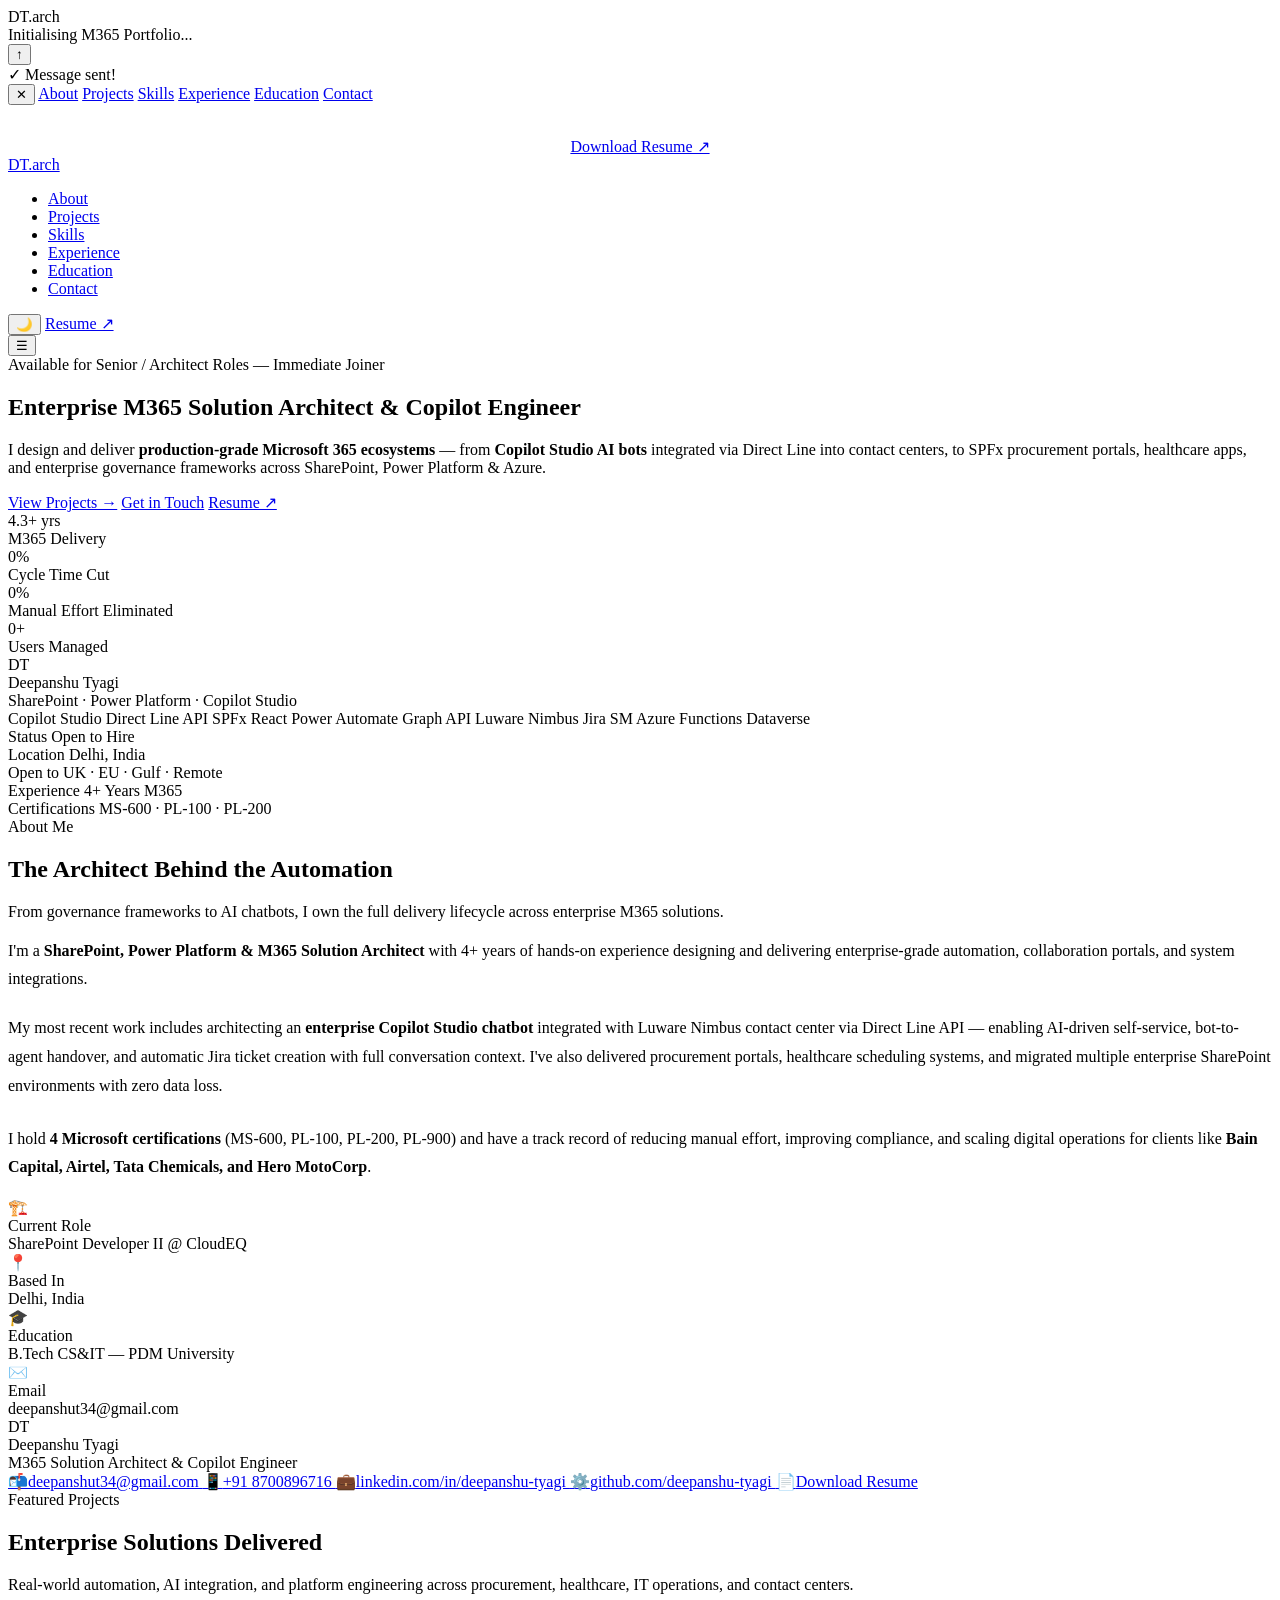
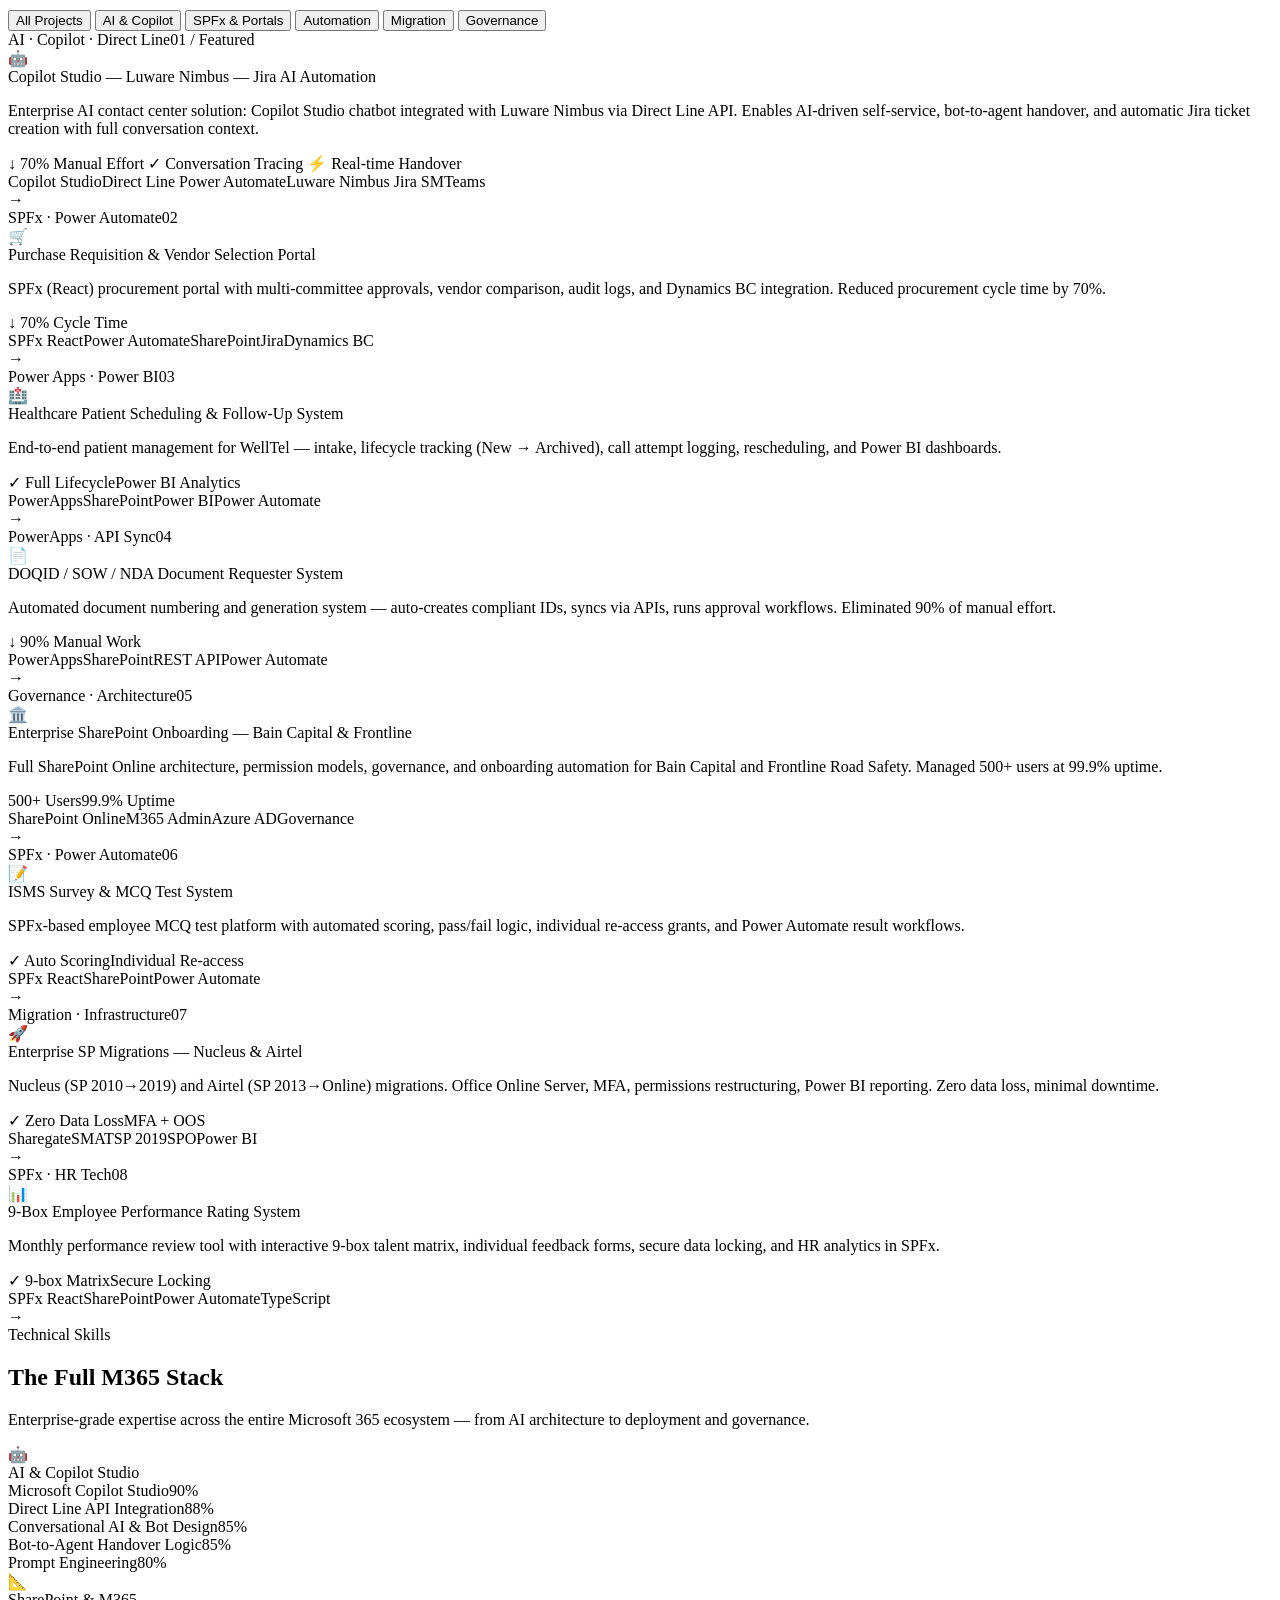
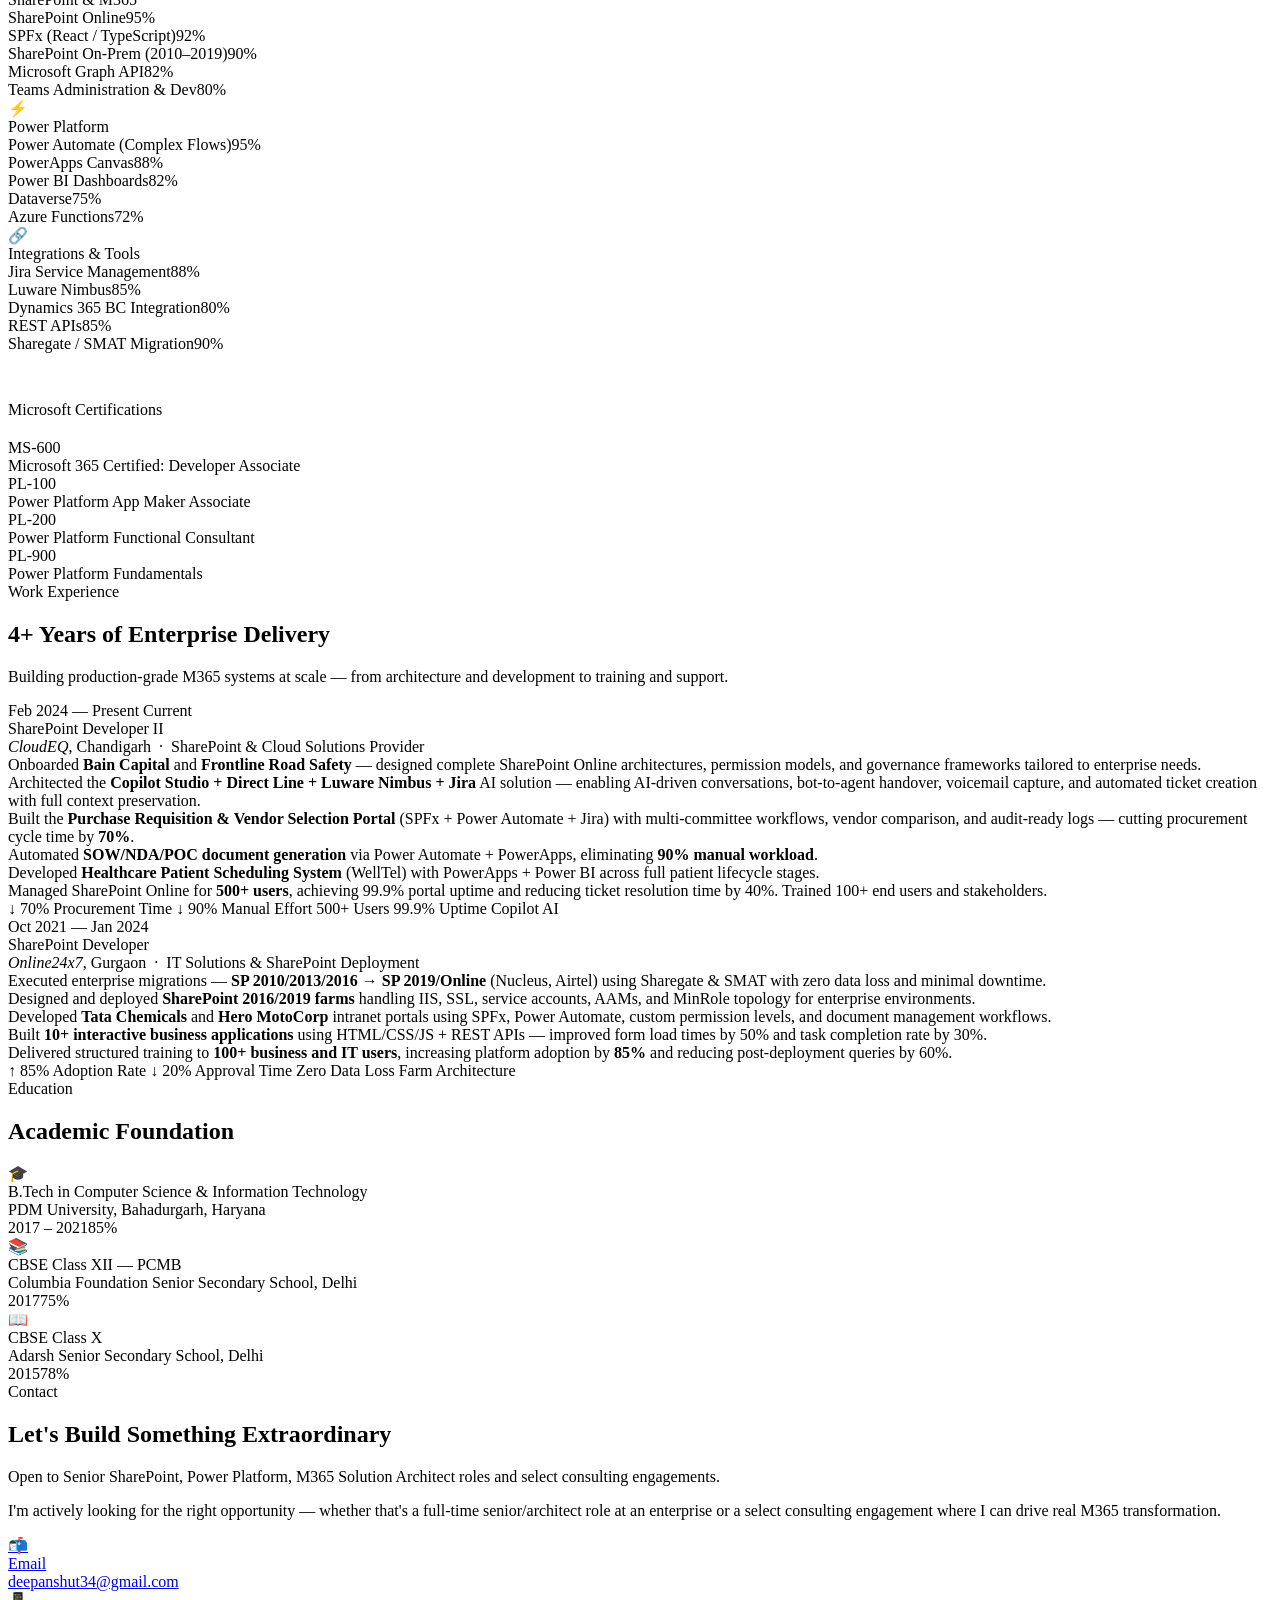
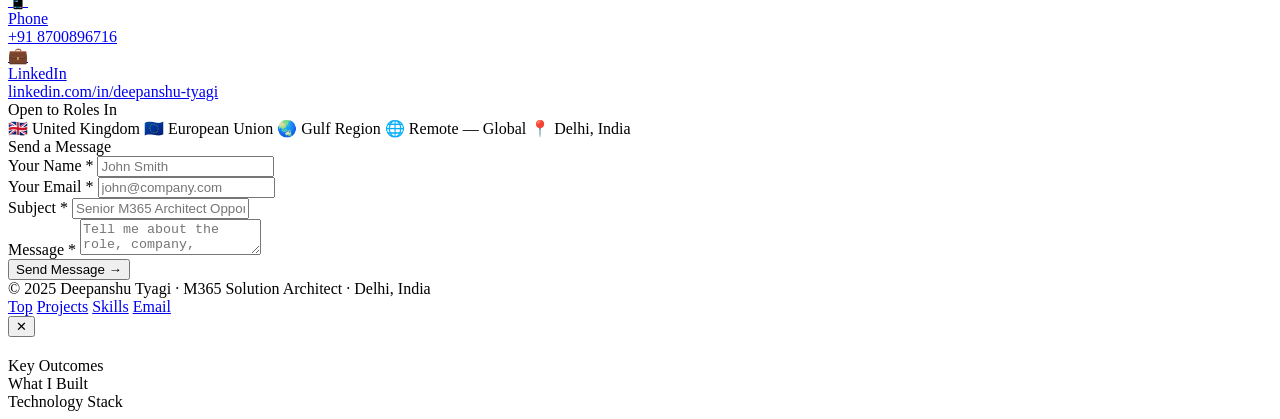
==== commit 7c76331d: "Changes in Content Changes in Content" ====
--- a/index.html
+++ b/index.html
@@ -53,7 +53,7 @@
   <a class="mm-link" href="#education" onclick="closeMenu()">Education</a>
   <a class="mm-link" href="#contact" onclick="closeMenu()">Contact</a>
   <div style="margin-top:auto;padding-top:20px;border-top:1px solid var(--border)">
-    <a class="btn-primary" style="display:flex;justify-content:center;margin-top:12px" href="assets/Deepanshu_Resume.pdf" target="_blank">Download Resume ↗</a>
+    <a class="btn-primary" style="display:flex;justify-content:center;margin-top:12px" href="../deepanshu.github.io/assets/Deepanshu Resume.pdf" target="_blank">Download Resume ↗</a>
   </div>
 </div>
 
@@ -71,7 +71,7 @@
     </ul>
     <div class="nav-actions">
       <button class="btn-theme" id="themeBtn" aria-label="Toggle theme" title="Toggle theme">🌙</button>
-      <a class="btn-hire" href="assets/Deepanshu_Resume.pdf" target="_blank">Resume ↗</a>
+      <a class="btn-hire" href="../deepanshu.github.io/assets/Deepanshu Resume.pdf" target="_blank">Resume ↗</a>
     </div>
     <button class="nav-hamburger" onclick="openMenu()" aria-label="Menu">☰</button>
   </div>
@@ -98,11 +98,11 @@
       <div class="hero-btns">
         <a class="btn-primary" href="#projects">View Projects →</a>
         <a class="btn-secondary" href="#contact">Get in Touch</a>
-        <a class="btn-secondary" href="assets/Deepanshu_Resume.pdf" target="_blank">Resume ↗</a>
+        <a class="btn-secondary" href="../deepanshu.github.io/assets/Deepanshu Resume.pdf" target="_blank">Resume ↗</a>
       </div>
       <div class="hero-stats">
         <div class="hero-stat">
-          <div class="stat-val"><span class="counter" data-target="4">0</span><span class="suf">+ yrs</span></div>
+          <div class="stat-val"><span class="counter" data-target="4.4">4.3</span><span class="suf">+ yrs</span></div>
           <div class="stat-lbl">M365 Delivery</div>
         </div>
         <div class="hero-stat">
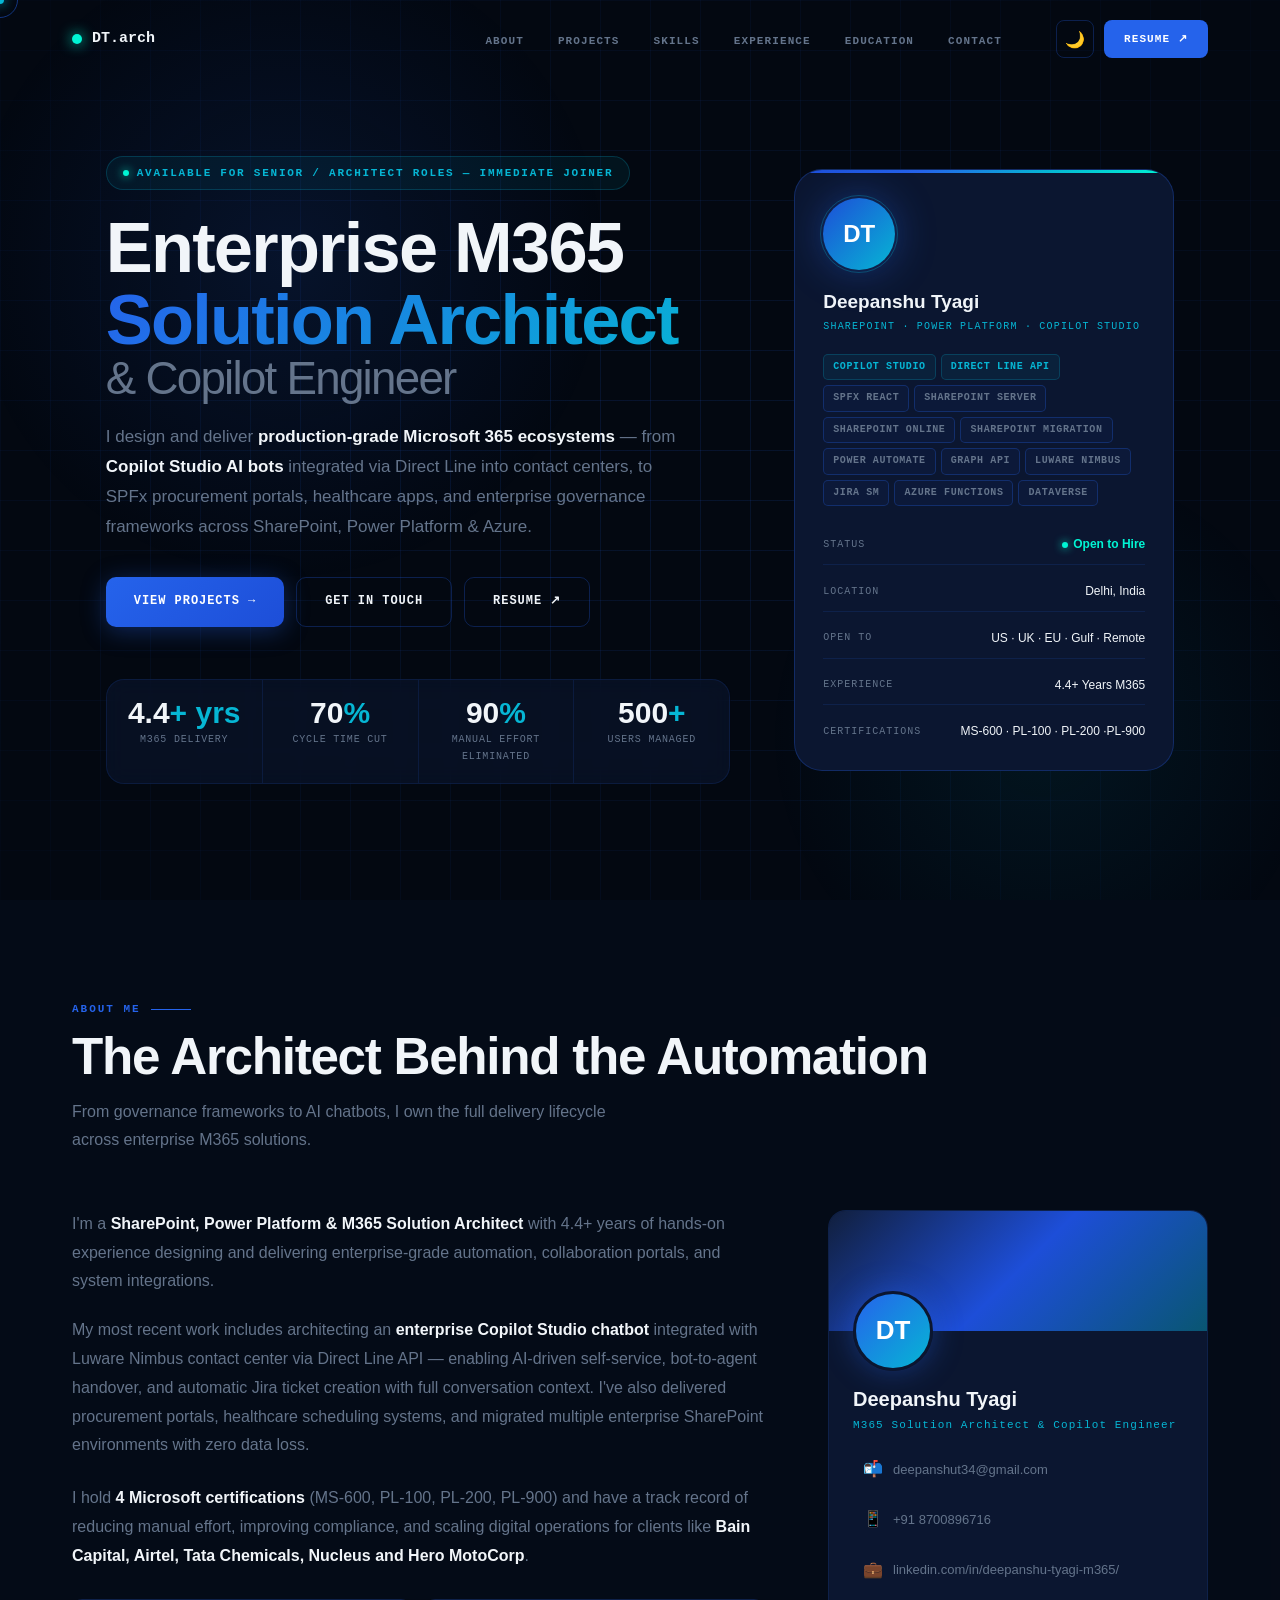
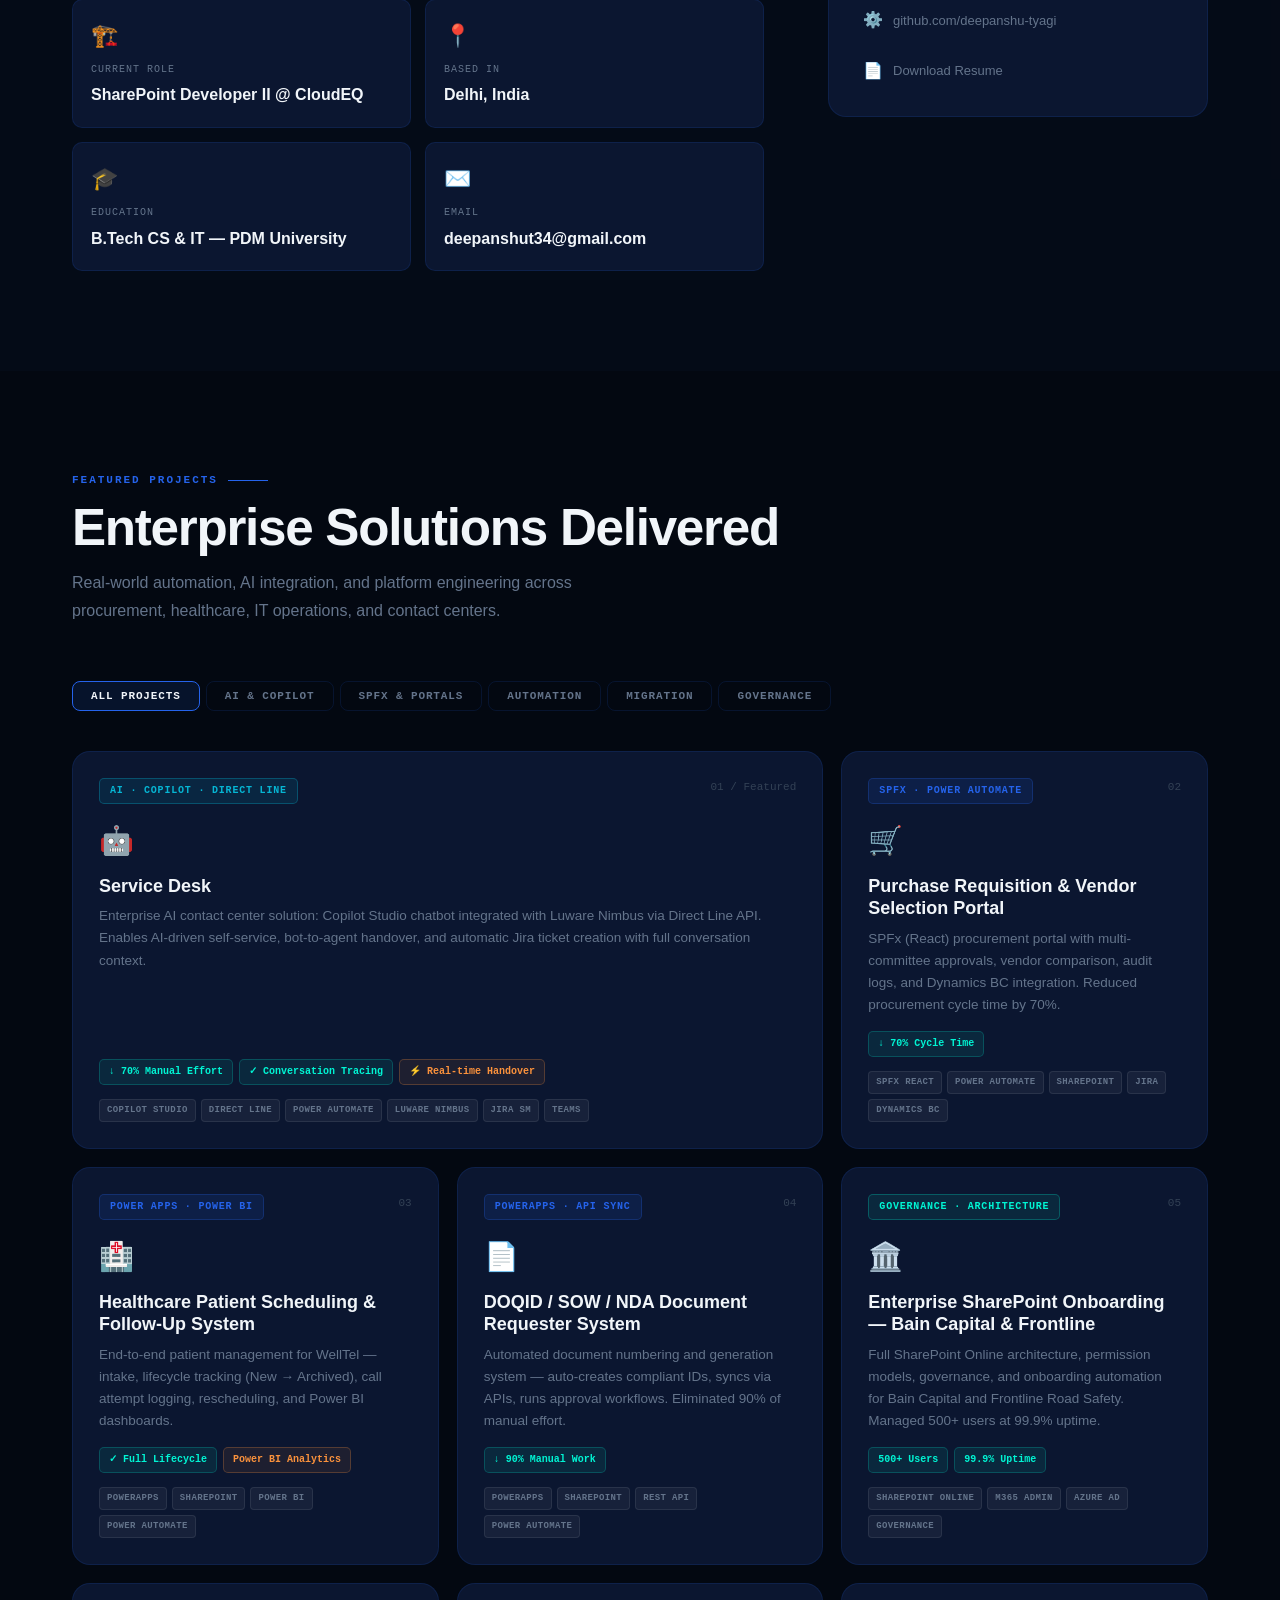
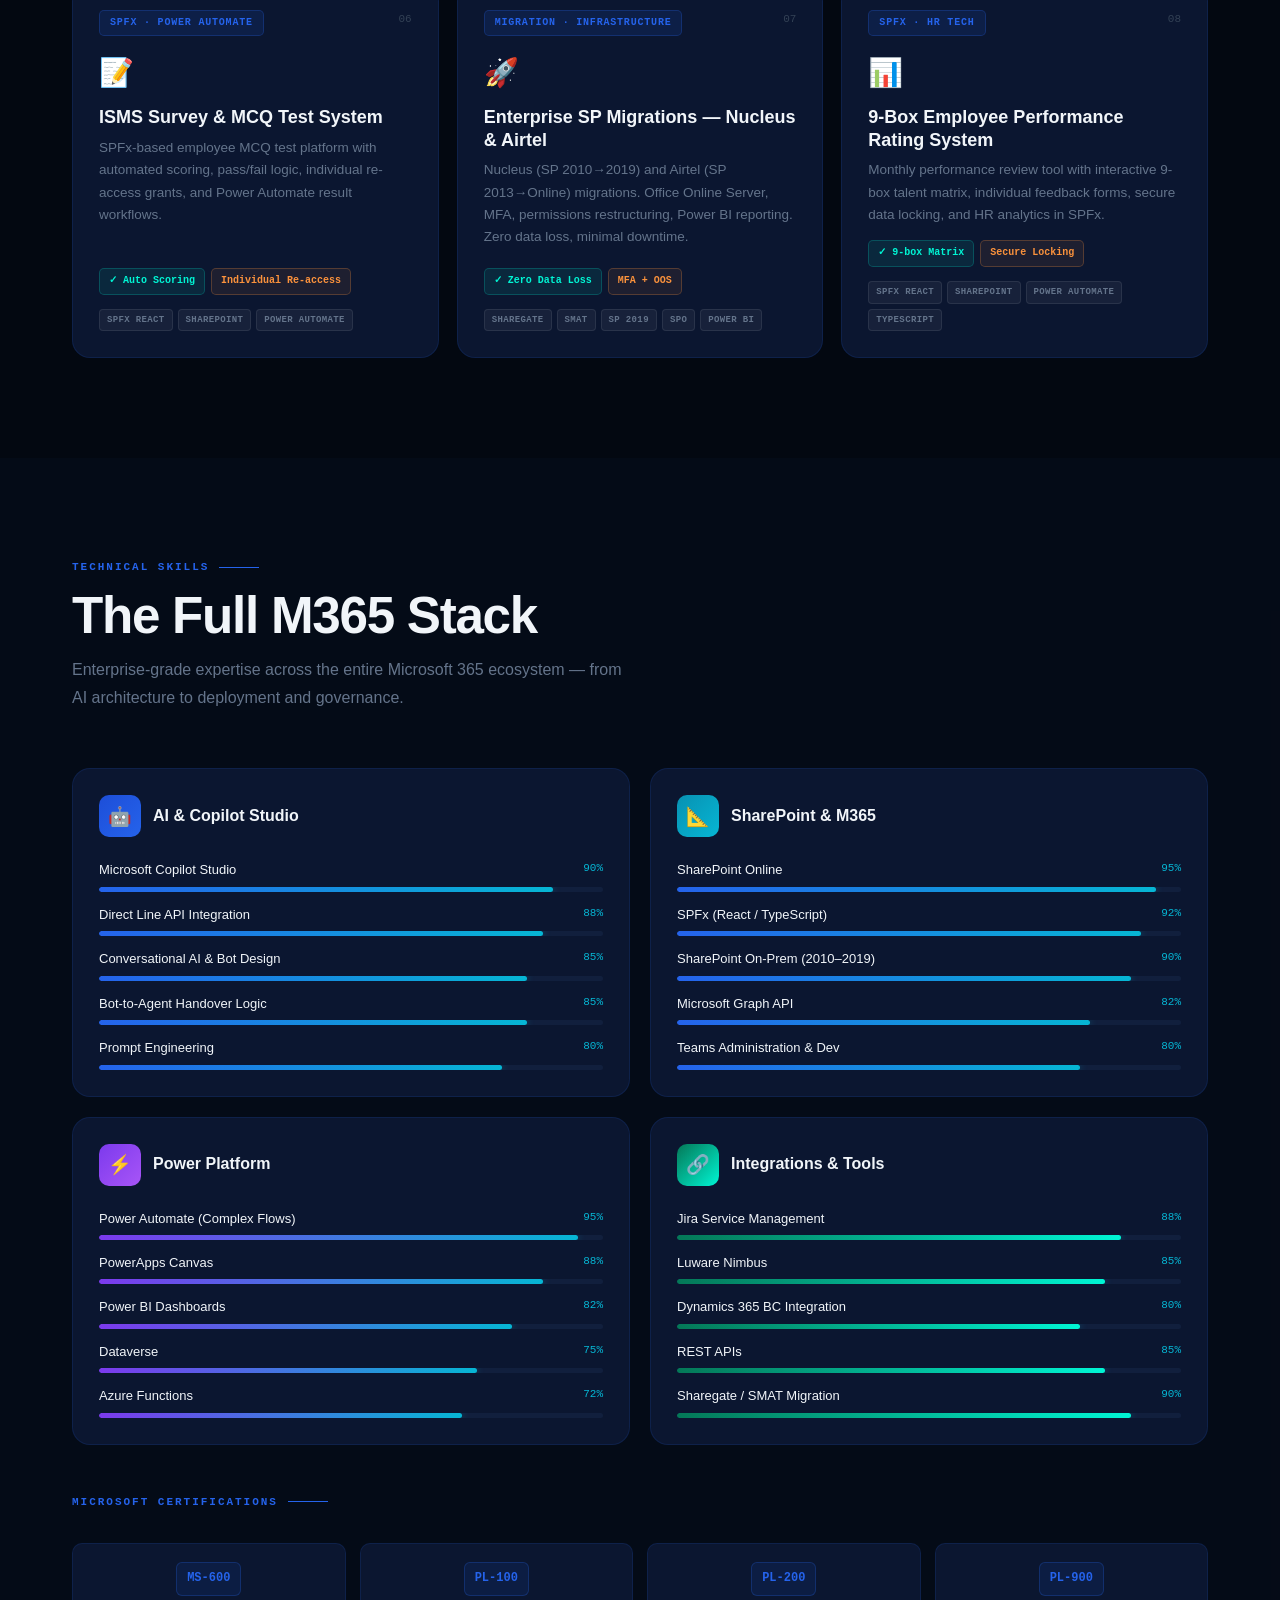
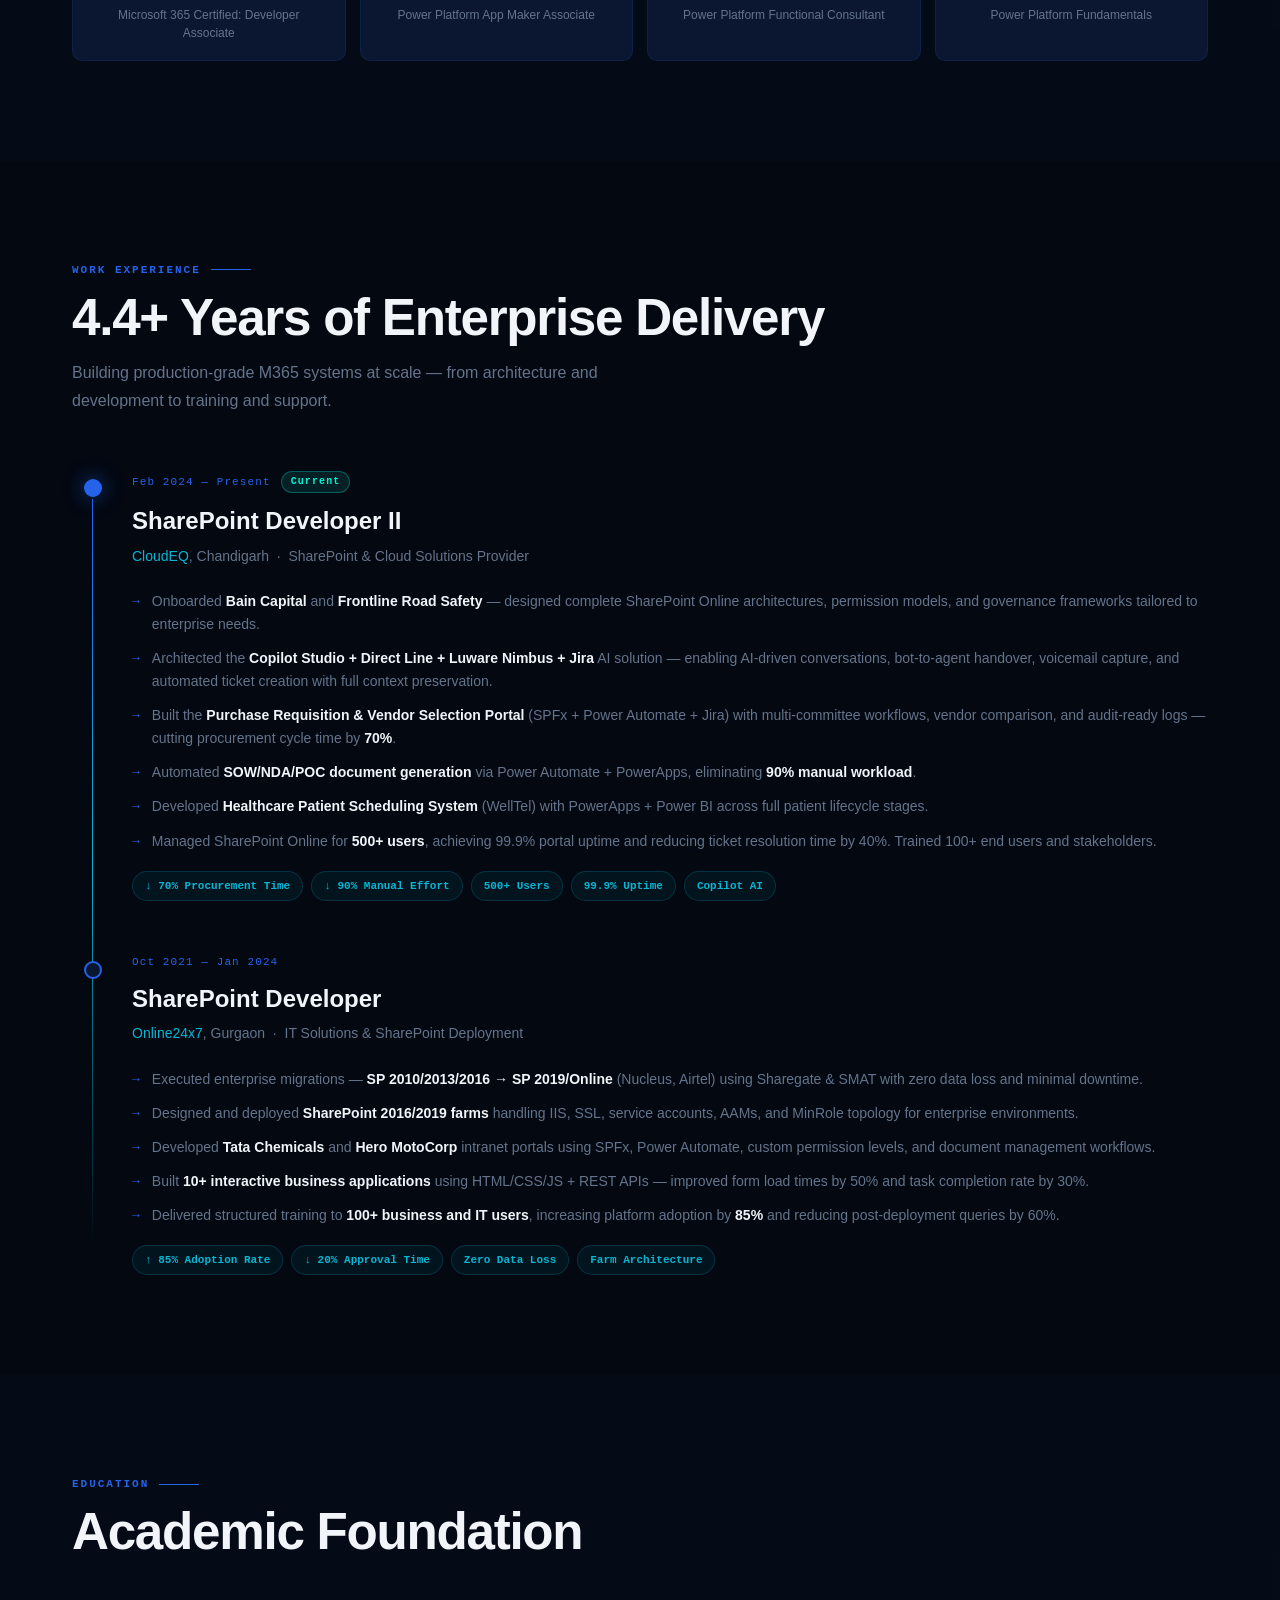
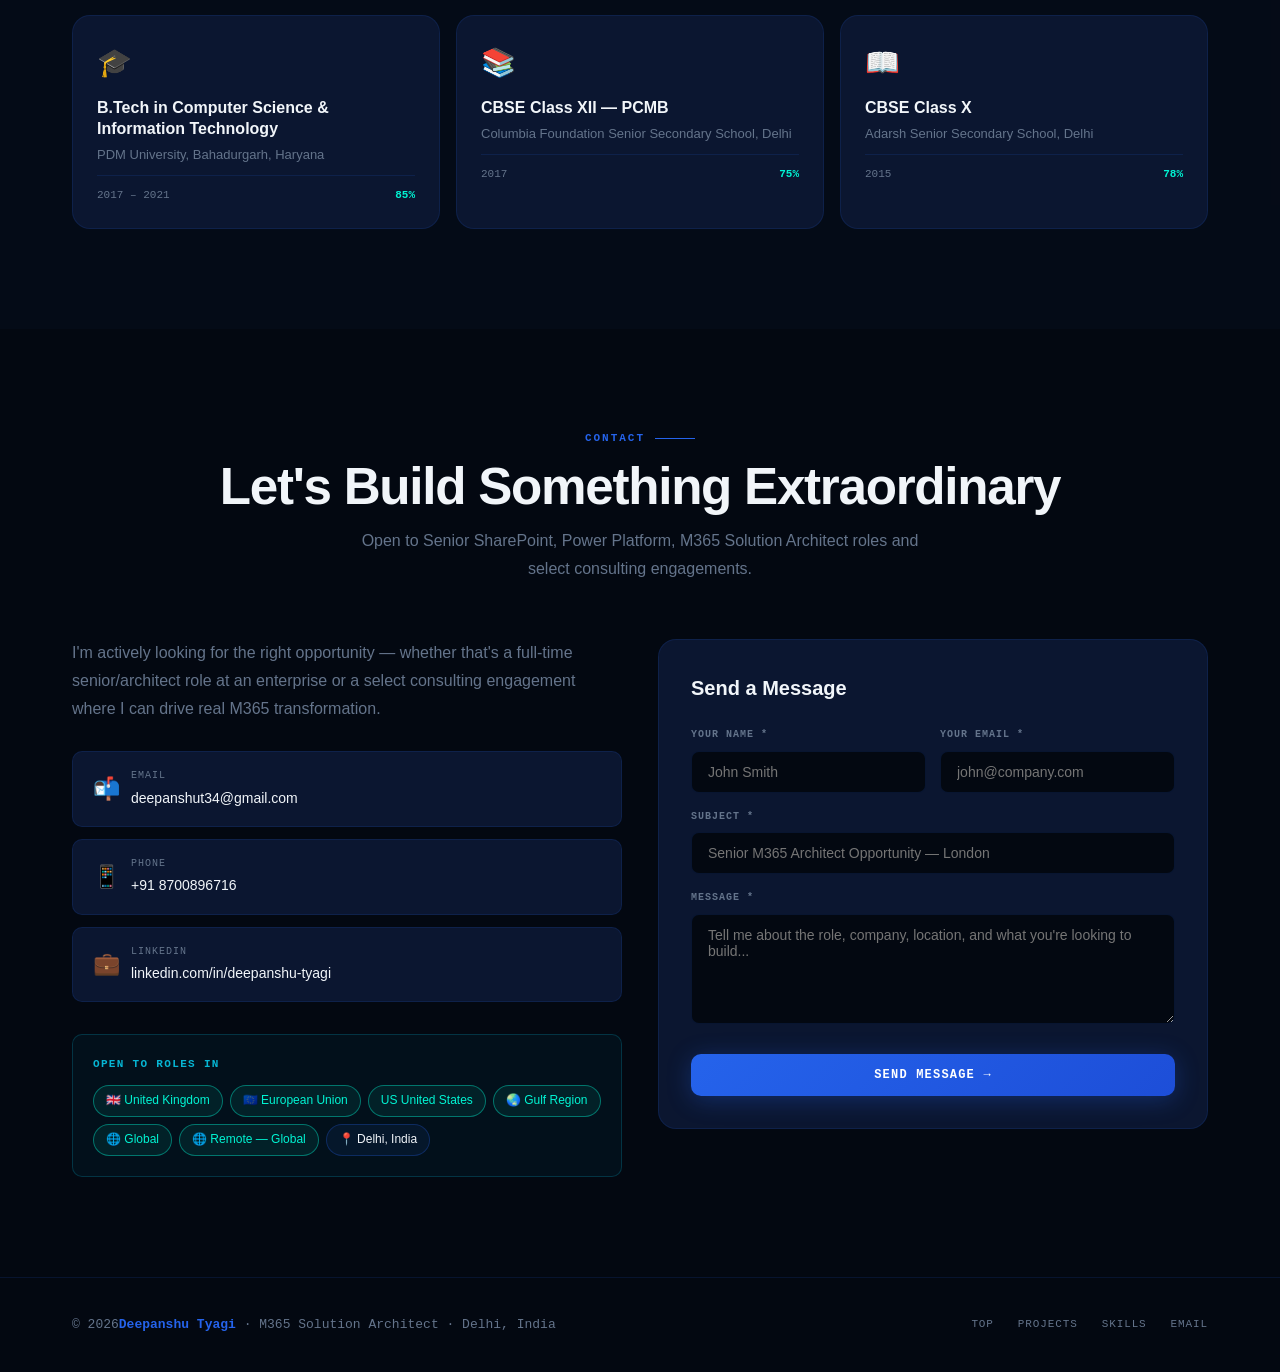
==== commit 3a4ac79d: "changes 2 changes 2" ====
--- a/index.html
+++ b/index.html
@@ -10,7 +10,7 @@
 <link rel="preconnect" href="https://fonts.googleapis.com"/>
 <link rel="preconnect" href="https://fonts.gstatic.com" crossorigin/>
 <link href="https://fonts.googleapis.com/css2?family=Syne:wght@400;500;600;700;800&family=JetBrains+Mono:wght@400;500;700&family=Outfit:wght@300;400;500;600&display=swap" rel="stylesheet"/>
-<link rel="stylesheet" href="../deepanshu.github.io/style.css" />
+<link rel="stylesheet" href="style.css" />
 </head>
 <body>
 
@@ -53,7 +53,7 @@
   <a class="mm-link" href="#education" onclick="closeMenu()">Education</a>
   <a class="mm-link" href="#contact" onclick="closeMenu()">Contact</a>
   <div style="margin-top:auto;padding-top:20px;border-top:1px solid var(--border)">
-    <a class="btn-primary" style="display:flex;justify-content:center;margin-top:12px" href="../deepanshu.github.io/assets/Deepanshu Resume.pdf" target="_blank">Download Resume ↗</a>
+    <a class="btn-primary" style="display:flex;justify-content:center;margin-top:12px" href="assets/Deepanshu Resume.pdf" target="_blank">Download Resume ↗</a>
   </div>
 </div>
 
@@ -71,7 +71,7 @@
     </ul>
     <div class="nav-actions">
       <button class="btn-theme" id="themeBtn" aria-label="Toggle theme" title="Toggle theme">🌙</button>
-      <a class="btn-hire" href="../deepanshu.github.io/assets/Deepanshu Resume.pdf" target="_blank">Resume ↗</a>
+      <a class="btn-hire" href="assets/Deepanshu Resume.pdf" target="_blank">Resume ↗</a>
     </div>
     <button class="nav-hamburger" onclick="openMenu()" aria-label="Menu">☰</button>
   </div>
@@ -98,11 +98,12 @@
       <div class="hero-btns">
         <a class="btn-primary" href="#projects">View Projects →</a>
         <a class="btn-secondary" href="#contact">Get in Touch</a>
-        <a class="btn-secondary" href="../deepanshu.github.io/assets/Deepanshu Resume.pdf" target="_blank">Resume ↗</a>
+        <a class="btn-secondary" href="assets/Deepanshu Resume.pdf" target="_blank">Resume ↗</a>
       </div>
       <div class="hero-stats">
         <div class="hero-stat">
-          <div class="stat-val"><span class="counter" data-target="4.4">4.3</span><span class="suf">+ yrs</span></div>
+          <!-- for changing value change the data-target -->
+          <div class="stat-val"><span class="counter" data-target="4.4">4.4</span><span class="suf">+ yrs</span></div>
           <div class="stat-lbl">M365 Delivery</div>
         </div>
         <div class="hero-stat">
@@ -127,12 +128,16 @@
         <span class="chip hl">Copilot Studio</span>
         <span class="chip hl">Direct Line API</span>
         <span class="chip">SPFx React</span>
+        <span class="chip">SharePoint Server</span>
+        <span class="chip">SharePoint Online</span>
+        <span class="chip">SharePoint Migration</span>
         <span class="chip">Power Automate</span>
         <span class="chip">Graph API</span>
         <span class="chip">Luware Nimbus</span>
         <span class="chip">Jira SM</span>
         <span class="chip">Azure Functions</span>
         <span class="chip">Dataverse</span>
+        
       </div>
       <div class="card-meta">
         <div class="meta-row">
@@ -145,15 +150,15 @@
         </div>
         <div class="meta-row">
           <span class="meta-key">Open to</span>
-          <span class="meta-val">UK · EU · Gulf · Remote</span>
+          <span class="meta-val">US · UK · EU · Gulf · Remote</span>
         </div>
         <div class="meta-row">
           <span class="meta-key">Experience</span>
-          <span class="meta-val">4+ Years M365</span>
+          <span class="meta-val">4.4+ Years M365</span>
         </div>
         <div class="meta-row">
           <span class="meta-key">Certifications</span>
-          <span class="meta-val">MS-600 · PL-100 · PL-200</span>
+          <span class="meta-val">MS-600 · PL-100 · PL-200 ·PL-900</span>
         </div>
       </div>
     </div>
@@ -171,7 +176,7 @@
     <div class="about-grid">
       <div>
         <p style="font-size:16px;color:var(--grey);line-height:1.8;margin-bottom:20px" class="reveal">
-          I'm a <strong style="color:var(--white)">SharePoint, Power Platform & M365 Solution Architect</strong> with 4+ years of hands-on
+          I'm a <strong style="color:var(--white)">SharePoint, Power Platform & M365 Solution Architect</strong> with 4.4+ years of hands-on
           experience designing and delivering enterprise-grade automation, collaboration portals, and system integrations.
         </p>
         <p style="font-size:16px;color:var(--grey);line-height:1.8;margin-bottom:24px" class="reveal d1">
@@ -184,7 +189,7 @@
         <p style="font-size:16px;color:var(--grey);line-height:1.8" class="reveal d2">
           I hold <strong style="color:var(--white)">4 Microsoft certifications</strong> (MS-600, PL-100, PL-200, PL-900) and
           have a track record of reducing manual effort, improving compliance, and scaling digital operations
-          for clients like <strong style="color:var(--white)">Bain Capital, Airtel, Tata Chemicals, and Hero MotoCorp</strong>.
+          for clients like <strong style="color:var(--white)">Bain Capital, Airtel, Tata Chemicals, Nucleus and Hero MotoCorp</strong>.
         </p>
         <div class="about-facts">
           <div class="fact-card reveal d1">
@@ -200,7 +205,7 @@
           <div class="fact-card reveal d3">
             <div class="fact-icon">🎓</div>
             <div class="fact-label">Education</div>
-            <div class="fact-val">B.Tech CS&IT — PDM University</div>
+            <div class="fact-val">B.Tech CS & IT — PDM University</div>
           </div>
           <div class="fact-card reveal d4">
             <div class="fact-icon">✉️</div>
@@ -224,13 +229,13 @@
               <a class="profile-link" href="tel:+918700896716">
                 <span class="ico">📱</span>+91 8700896716
               </a>
-              <a class="profile-link" href="https://www.linkedin.com/in/deepanshu-tyagi" target="_blank">
-                <span class="ico">💼</span>linkedin.com/in/deepanshu-tyagi
+              <a class="profile-link" href="https://www.linkedin.com/in/deepanshu-tyagi-m365/" target="_blank">
+                <span class="ico">💼</span>linkedin.com/in/deepanshu-tyagi-m365/
               </a>
-              <a class="profile-link" href="https://github.com/deepanshu-tyagi" target="_blank">
+              <a class="profile-link" href="https://github.com/WelcomeToTyagiWorld" target="_blank">
                 <span class="ico">⚙️</span>github.com/deepanshu-tyagi
               </a>
-              <a class="profile-link" href="assets/Deepanshu_Resume.pdf" target="_blank">
+              <a class="profile-link" href="../deepanshu.github.io/assets/Deepanshu Resume.pdf" target="_blank">
                 <span class="ico">📄</span>Download Resume
               </a>
             </div>
@@ -272,7 +277,7 @@
         data-flow='1'>
         <div class="proj-header"><span class="proj-tag ai">AI · Copilot · Direct Line</span><span class="proj-num">01 / Featured</span></div>
         <div class="proj-icon">🤖</div>
-        <div class="proj-title">Copilot Studio — Luware Nimbus — Jira AI Automation</div>
+        <div class="proj-title">Service Desk</div>
         <p class="proj-desc">Enterprise AI contact center solution: Copilot Studio chatbot integrated with Luware Nimbus via Direct Line API. Enables AI-driven self-service, bot-to-agent handover, and automatic Jira ticket creation with full conversation context.</p>
         <div class="proj-impacts">
           <span class="impact">↓ 70% Manual Effort</span>
@@ -577,7 +582,7 @@
   <div class="container">
     <div class="section-head reveal">
       <div class="section-eyebrow">Work Experience</div>
-      <h2 class="section-h2">4+ Years of Enterprise Delivery</h2>
+      <h2 class="section-h2">4.4+ Years of Enterprise Delivery</h2>
       <p class="section-sub">Building production-grade M365 systems at scale — from architecture and development to training and support.</p>
     </div>
     <div class="exp-timeline">
@@ -681,7 +686,7 @@
               <div class="clc-val">+91 8700896716</div>
             </div>
           </a>
-          <a class="contact-link-card" href="https://www.linkedin.com/in/deepanshu-tyagi" target="_blank">
+          <a class="contact-link-card" href="https://www.linkedin.com/in/deepanshu-tyagi-m365/" target="_blank">
             <span class="clc-icon">💼</span>
             <div class="clc-content">
               <div class="clc-label">LinkedIn</div>
@@ -694,7 +699,9 @@
           <div class="avail-chips">
             <span class="avail-chip active">🇬🇧 United Kingdom</span>
             <span class="avail-chip active">🇪🇺 European Union</span>
+            <span class="avail-chip active">US United States</span>
             <span class="avail-chip active">🌏 Gulf Region</span>
+            <span class="avail-chip active">🌐 Global</span>
             <span class="avail-chip active">🌐 Remote — Global</span>
             <span class="avail-chip">📍 Delhi, India</span>
           </div>
@@ -702,24 +709,28 @@
       </div>
       <div class="contact-form-box reveal d1">
         <div class="form-title">Send a Message</div>
-        <form id="contact-form" novalidate>
+        <form id="contact-form" action="https://formsubmit.co/deepanshut34@gmail.com" method="POST">
+          <input type="hidden" name="_subject" value="New portfolio message from deepanshu.github.io" />
+          <input type="hidden" name="_template" value="table" />
+          <input type="hidden" name="_honey" value="" />
+          <input type="hidden" name="_autoresponse" value="Thanks for reaching out. I have received your message and will get back to you soon." />
           <div class="form-row">
             <div class="form-group">
               <label class="form-label" for="fname">Your Name *</label>
-              <input class="form-input" id="fname" type="text" placeholder="John Smith" required/>
+              <input class="form-input" id="fname" name="name" type="text" placeholder="John Smith" required/>
             </div>
             <div class="form-group">
               <label class="form-label" for="femail">Your Email *</label>
-              <input class="form-input" id="femail" type="email" placeholder="john@company.com" required/>
+              <input class="form-input" id="femail" name="email" type="email" placeholder="john@company.com" required/>
             </div>
           </div>
           <div class="form-group">
             <label class="form-label" for="fsubject">Subject *</label>
-            <input class="form-input" id="fsubject" type="text" placeholder="Senior M365 Architect Opportunity — London" required/>
+            <input class="form-input" id="fsubject" name="subject" type="text" placeholder="Senior M365 Architect Opportunity — London" required/>
           </div>
           <div class="form-group">
             <label class="form-label" for="fmsg">Message *</label>
-            <textarea class="form-textarea" id="fmsg" placeholder="Tell me about the role, company, location, and what you're looking to build..." required></textarea>
+            <textarea class="form-textarea" id="fmsg" name="message" placeholder="Tell me about the role, company, location, and what you're looking to build..." required></textarea>
           </div>
           <button class="btn-submit" type="submit" id="submit-btn">Send Message →</button>
         </form>
@@ -731,7 +742,7 @@
 <!-- FOOTER -->
 <footer>
   <div class="footer-inner">
-    <div class="footer-brand">© 2025 <span>Deepanshu Tyagi</span> · M365 Solution Architect · Delhi, India</div>
+    <div class="footer-brand">©  2026<span>Deepanshu Tyagi</span> · M365 Solution Architect · Delhi, India</div>
     <div class="footer-links">
       <a class="footer-link" href="#hero">Top</a>
       <a class="footer-link" href="#projects">Projects</a>
@@ -778,6 +789,6 @@
   </div>
 </div>
 
-<script src="../deepanshu.github.io/script.js"></script>
+<script src="script.js"></script>
 </body>
-</html>+</html>
--- a/style.css
+++ b/style.css
@@ -0,0 +1,926 @@
+
+/* ═══════════════════════════════════════════════
+   DESIGN TOKENS & RESET
+═══════════════════════════════════════════════ */
+:root {
+  --bg:         #030811;
+  --bg2:        #060d1a;
+  --bg3:        #0b1630;
+  --bg4:        #111f3d;
+  --blue:       #2563eb;
+  --blue2:      #1d4ed8;
+  --cyan:       #06b6d4;
+  --teal:       #00f5d4;
+  --white:      #f1f5f9;
+  --grey:       #64748b;
+  --grey2:      #334155;
+  --grey3:      #1e293b;
+  --border:     rgba(37,99,235,.14);
+  --border2:    rgba(37,99,235,.28);
+  --border3:    rgba(6,182,212,.22);
+  --glow:       rgba(37,99,235,.18);
+  --glow2:      rgba(6,182,212,.12);
+  --shadow:     0 4px 32px rgba(0,0,0,.5);
+  --shadow2:    0 20px 80px rgba(0,0,0,.6);
+  --r:          10px;
+  --r2:         18px;
+  --r3:         28px;
+  --fDisplay:  'Syne', sans-serif;
+  --fMono:     'JetBrains Mono', monospace;
+  --fBody:     'Outfit', sans-serif;
+  --transition: all .25s cubic-bezier(.4,0,.2,1);
+}
+[data-theme="light"] {
+  --bg:         #f8faff;
+  --bg2:        #eef2ff;
+  --bg3:        #e0e8ff;
+  --bg4:        #d0dcff;
+  --white:      #0f172a;
+  --grey:       #475569;
+  --grey2:      #cbd5e1;
+  --grey3:      #e2e8f0;
+  --border:     rgba(37,99,235,.15);
+  --border2:    rgba(37,99,235,.3);
+  --border3:    rgba(6,182,212,.25);
+  --glow:       rgba(37,99,235,.12);
+  --glow2:      rgba(6,182,212,.08);
+  --shadow:     0 4px 32px rgba(0,0,0,.1);
+  --shadow2:    0 20px 80px rgba(0,0,0,.15);
+}
+
+*,*::before,*::after{box-sizing:border-box;margin:0;padding:0}
+html{scroll-behavior:smooth;font-size:16px}
+body{
+  background:var(--bg);color:var(--white);
+  font-family:var(--fBody);line-height:1.65;
+  overflow-x:hidden;transition:background .4s,color .4s;
+}
+::selection{background:var(--blue);color:#fff}
+a{text-decoration:none;color:inherit}
+img{display:block;max-width:100%}
+ul,ol{list-style:none}
+button{cursor:pointer;border:none;background:none;font-family:inherit}
+input,textarea{font-family:inherit;font-size:inherit}
+
+::-webkit-scrollbar{width:3px}
+::-webkit-scrollbar-track{background:var(--bg)}
+::-webkit-scrollbar-thumb{background:var(--blue);border-radius:2px}
+
+/* ═══════════════════════════════════════════════
+   SCROLL PROGRESS BAR
+═══════════════════════════════════════════════ */
+#scroll-progress{
+  position:fixed;top:0;left:0;height:3px;z-index:1000;
+  background:linear-gradient(90deg,var(--blue),var(--cyan),var(--teal));
+  width:0%;transition:width .1s linear;
+  box-shadow:0 0 10px var(--cyan);
+}
+
+/* ═══════════════════════════════════════════════
+   CUSTOM CURSOR
+═══════════════════════════════════════════════ */
+#cursor-dot{
+  width:8px;height:8px;border-radius:50%;
+  background:var(--cyan);
+  position:fixed;pointer-events:none;z-index:9999;
+  transform:translate(-50%,-50%);
+  transition:transform .1s,opacity .2s;
+  box-shadow:0 0 12px var(--cyan);
+}
+#cursor-ring{
+  width:36px;height:36px;border-radius:50%;
+  border:1px solid rgba(37,99,235,.5);
+  position:fixed;pointer-events:none;z-index:9998;
+  transform:translate(-50%,-50%);
+  transition:transform .18s ease,width .2s,height .2s,border-color .2s;
+}
+body:hover #cursor-dot{opacity:1}
+@media(hover:none){#cursor-dot,#cursor-ring{display:none}}
+
+/* ═══════════════════════════════════════════════
+   LOADER
+═══════════════════════════════════════════════ */
+#loader{
+  position:fixed;inset:0;z-index:9990;
+  background:var(--bg);
+  display:flex;flex-direction:column;align-items:center;justify-content:center;gap:20px;
+  transition:opacity .5s ease,visibility .5s;
+}
+#loader.hidden{opacity:0;visibility:hidden}
+.loader-logo{
+  font-family:var(--fMono);font-size:28px;font-weight:700;
+  color:var(--blue);letter-spacing:.1em;
+}
+.loader-logo span{color:var(--cyan)}
+.loader-bar{
+  width:200px;height:2px;background:var(--bg3);border-radius:2px;overflow:hidden;
+}
+.loader-fill{
+  height:100%;width:0%;background:linear-gradient(90deg,var(--blue),var(--cyan));
+  border-radius:2px;animation:loadFill 1.6s ease forwards;
+}
+@keyframes loadFill{to{width:100%}}
+.loader-text{font-family:var(--fMono);font-size:11px;color:var(--grey);letter-spacing:.12em}
+
+/* ═══════════════════════════════════════════════
+   GRID BACKGROUND
+═══════════════════════════════════════════════ */
+.grid-bg{
+  position:fixed;inset:0;z-index:0;pointer-events:none;
+  background-image:
+    linear-gradient(var(--border) 1px,transparent 1px),
+    linear-gradient(90deg,var(--border) 1px,transparent 1px);
+  background-size:50px 50px;
+  mask-image:radial-gradient(ellipse 80% 80% at 50% 50%,black,transparent);
+}
+[data-theme="light"] .grid-bg{opacity:.4}
+
+/* ═══════════════════════════════════════════════
+   NAVIGATION
+═══════════════════════════════════════════════ */
+#nav{
+  position:fixed;top:0;left:0;right:0;z-index:500;
+  padding:20px 0;
+  transition:padding .3s,background .3s,border-color .3s;
+}
+#nav.scrolled{
+  padding:12px 0;
+  background:rgba(3,8,17,.88);
+  backdrop-filter:blur(24px) saturate(1.6);
+  border-bottom:1px solid var(--border);
+}
+[data-theme="light"] #nav.scrolled{background:rgba(248,250,255,.9)}
+.nav-wrap{
+  max-width:1200px;margin:0 auto;padding:0 32px;
+  display:flex;align-items:center;gap:32px;
+}
+.nav-brand{
+  font-family:var(--fMono);font-size:15px;font-weight:700;
+  color:var(--white);display:flex;align-items:center;gap:10px;
+  flex-shrink:0;
+}
+.brand-dot{
+  width:10px;height:10px;border-radius:50%;
+  background:var(--teal);box-shadow:0 0 14px var(--teal);
+  animation:livePulse 2.4s ease-in-out infinite;
+}
+@keyframes livePulse{0%,100%{transform:scale(1);opacity:1}50%{transform:scale(.7);opacity:.5}}
+
+.nav-links{
+  display:flex;gap:6px;align-items:center;margin-left:auto;
+}
+.nav-link{
+  font-family:var(--fMono);font-size:11px;font-weight:700;
+  color:var(--grey);letter-spacing:.1em;text-transform:uppercase;
+  padding:7px 14px;border-radius:6px;
+  transition:var(--transition);position:relative;
+}
+.nav-link:hover,.nav-link.active{color:var(--white);background:rgba(37,99,235,.12)}
+.nav-link.active::after{
+  content:'';position:absolute;bottom:4px;left:50%;transform:translateX(-50%);
+  width:4px;height:4px;border-radius:50%;background:var(--cyan);
+}
+.nav-actions{display:flex;gap:10px;align-items:center;margin-left:8px}
+.btn-theme{
+  width:38px;height:38px;border-radius:8px;
+  border:1px solid var(--border2);color:var(--grey);
+  display:flex;align-items:center;justify-content:center;font-size:16px;
+  transition:var(--transition);
+}
+.btn-theme:hover{color:var(--white);border-color:var(--blue);background:rgba(37,99,235,.1)}
+.btn-hire{
+  font-family:var(--fMono);font-size:11px;font-weight:700;
+  letter-spacing:.1em;text-transform:uppercase;
+  padding:10px 20px;border-radius:8px;
+  background:var(--blue);color:#fff;
+  transition:var(--transition);
+  box-shadow:0 0 0 0 var(--glow);
+}
+.btn-hire:hover{background:var(--blue2);box-shadow:0 0 24px var(--glow)}
+
+.nav-hamburger{
+  display:none;width:38px;height:38px;border-radius:8px;
+  border:1px solid var(--border2);color:var(--white);
+  align-items:center;justify-content:center;font-size:18px;
+  margin-left:auto;
+}
+
+/* Mobile drawer */
+#mobile-menu{
+  position:fixed;top:0;right:-100%;width:80%;max-width:320px;height:100vh;
+  background:var(--bg2);border-left:1px solid var(--border);
+  z-index:600;padding:24px;display:flex;flex-direction:column;gap:8px;
+  transition:right .35s cubic-bezier(.4,0,.2,1);
+  box-shadow:-20px 0 60px rgba(0,0,0,.5);
+}
+#mobile-menu.open{right:0}
+.mm-close{
+  align-self:flex-end;width:36px;height:36px;border-radius:8px;
+  border:1px solid var(--border);color:var(--grey);
+  display:flex;align-items:center;justify-content:center;font-size:18px;
+  margin-bottom:16px;
+}
+.mm-link{
+  font-family:var(--fMono);font-size:13px;font-weight:700;
+  letter-spacing:.1em;text-transform:uppercase;color:var(--grey);
+  padding:14px 16px;border-radius:8px;
+  border:1px solid transparent;
+  transition:var(--transition);
+}
+.mm-link:hover{color:var(--white);border-color:var(--border2);background:rgba(37,99,235,.08)}
+.mm-overlay{
+  position:fixed;inset:0;z-index:590;background:rgba(0,0,0,.6);
+  opacity:0;pointer-events:none;transition:opacity .3s;
+}
+.mm-overlay.open{opacity:1;pointer-events:all}
+
+/* ═══════════════════════════════════════════════
+   HERO
+═══════════════════════════════════════════════ */
+#hero{
+  min-height:100vh;display:flex;align-items:center;
+  padding:120px 0 80px;position:relative;overflow:hidden;
+}
+.hero-orb1{
+  position:absolute;top:-10%;left:-5%;
+  width:700px;height:700px;border-radius:50%;
+  background:radial-gradient(circle,rgba(37,99,235,.12),transparent 65%);
+  pointer-events:none;
+}
+.hero-orb2{
+  position:absolute;bottom:-15%;right:-5%;
+  width:600px;height:600px;border-radius:50%;
+  background:radial-gradient(circle,rgba(6,182,212,.08),transparent 65%);
+  pointer-events:none;
+}
+.hero-inner{
+  max-width:1200px;margin:0 auto;padding:0 32px;
+  display:grid;grid-template-columns:1fr 380px;gap:64px;align-items:center;
+  position:relative;z-index:1;
+}
+.hero-eyebrow{
+  display:inline-flex;align-items:center;gap:8px;
+  font-family:var(--fMono);font-size:11px;font-weight:700;
+  letter-spacing:.16em;text-transform:uppercase;
+  color:var(--cyan);
+  padding:7px 16px;border-radius:100px;
+  border:1px solid var(--border3);background:rgba(6,182,212,.07);
+  margin-bottom:22px;
+  animation:fadeSlideUp .6s ease both;
+}
+.hero-eyebrow::before{
+  content:'';width:6px;height:6px;border-radius:50%;
+  background:var(--teal);box-shadow:0 0 10px var(--teal);
+  animation:livePulse 2s infinite;
+}
+.hero-h1{
+  font-family:var(--fDisplay);font-size:clamp(44px,5.5vw,76px);
+  font-weight:800;line-height:1.02;letter-spacing:-.025em;
+  color:var(--white);margin-bottom:20px;
+  animation:fadeSlideUp .6s .1s ease both;
+}
+.hero-h1 .line-blue{
+  display:block;
+  background:linear-gradient(135deg,var(--blue),var(--cyan));
+  -webkit-background-clip:text;background-clip:text;
+  -webkit-text-fill-color:transparent;
+}
+.hero-h1 .line-dim{
+  display:block;font-size:.65em;font-weight:500;
+  color:var(--grey);-webkit-text-fill-color:var(--grey);
+}
+.hero-sub{
+  font-size:17px;color:var(--grey);line-height:1.75;
+  max-width:580px;margin-bottom:36px;
+  animation:fadeSlideUp .6s .2s ease both;
+}
+.hero-sub strong{color:var(--white)}
+.hero-btns{
+  display:flex;gap:12px;flex-wrap:wrap;margin-bottom:52px;
+  animation:fadeSlideUp .6s .3s ease both;
+}
+.btn-primary{
+  display:inline-flex;align-items:center;gap:8px;
+  font-family:var(--fMono);font-size:12px;font-weight:700;
+  letter-spacing:.08em;text-transform:uppercase;
+  padding:14px 28px;border-radius:10px;
+  background:linear-gradient(135deg,var(--blue),var(--blue2));
+  color:#fff;
+  transition:var(--transition);
+  box-shadow:0 4px 24px rgba(37,99,235,.35);
+}
+.btn-primary:hover{transform:translateY(-2px);box-shadow:0 8px 40px rgba(37,99,235,.5)}
+.btn-secondary{
+  display:inline-flex;align-items:center;gap:8px;
+  font-family:var(--fMono);font-size:12px;font-weight:700;
+  letter-spacing:.08em;text-transform:uppercase;
+  padding:14px 28px;border-radius:10px;
+  border:1px solid var(--border2);color:var(--white);
+  transition:var(--transition);background:transparent;
+}
+.btn-secondary:hover{border-color:var(--cyan);color:var(--cyan);background:rgba(6,182,212,.07)}
+
+.hero-stats{
+  display:flex;gap:0;
+  border:1px solid var(--border);border-radius:var(--r2);
+  background:rgba(11,22,48,.6);backdrop-filter:blur(10px);
+  overflow:hidden;
+  animation:fadeSlideUp .6s .4s ease both;
+}
+.hero-stat{
+  flex:1;padding:18px 20px;text-align:center;
+  border-right:1px solid var(--border);
+}
+.hero-stat:last-child{border-right:none}
+.stat-val{
+  font-family:var(--fDisplay);font-size:30px;font-weight:800;
+  color:var(--white);line-height:1;margin-bottom:4px;
+}
+.stat-val .suf{color:var(--cyan)}
+.stat-lbl{font-family:var(--fMono);font-size:10px;color:var(--grey);letter-spacing:.08em;text-transform:uppercase}
+
+/* Hero card */
+.hero-card{
+  background:var(--bg3);border:1px solid var(--border2);
+  border-radius:var(--r3);padding:28px;
+  position:relative;overflow:hidden;
+  animation:fadeSlideLeft .7s .2s ease both;
+}
+.hero-card::before{
+  content:'';position:absolute;top:0;left:0;right:0;height:3px;
+  background:linear-gradient(90deg,var(--blue2),var(--blue),var(--cyan),var(--teal));
+}
+.card-avatar{
+  width:72px;height:72px;border-radius:50%;
+  background:linear-gradient(135deg,var(--blue2),var(--cyan));
+  display:flex;align-items:center;justify-content:center;
+  font-family:var(--fDisplay);font-size:24px;font-weight:800;color:#fff;
+  margin-bottom:16px;
+  box-shadow:0 0 40px rgba(37,99,235,.4);
+  position:relative;
+}
+.card-avatar::after{
+  content:'';position:absolute;inset:-3px;border-radius:50%;
+  border:1px solid rgba(6,182,212,.3);
+}
+.card-name{font-family:var(--fDisplay);font-size:19px;font-weight:700;color:var(--white);margin-bottom:2px}
+.card-role{font-family:var(--fMono);font-size:10px;color:var(--cyan);letter-spacing:.12em;text-transform:uppercase;margin-bottom:18px}
+.card-chips{display:flex;flex-wrap:wrap;gap:5px;margin-bottom:20px}
+.chip{
+  font-family:var(--fMono);font-size:10px;font-weight:700;
+  letter-spacing:.06em;text-transform:uppercase;
+  padding:4px 9px;border-radius:5px;
+  border:1px solid var(--border2);color:var(--grey);
+  background:rgba(37,99,235,.05);transition:var(--transition);
+}
+.chip:hover,.chip.hl{border-color:var(--border3);color:var(--cyan);background:rgba(6,182,212,.07)}
+.card-meta{display:flex;flex-direction:column;gap:8px;margin-top:4px}
+.meta-row{
+  display:flex;justify-content:space-between;align-items:center;
+  font-size:13px;padding:9px 0;
+  border-bottom:1px solid var(--border);
+}
+.meta-row:last-child{border-bottom:none;padding-bottom:0}
+.meta-key{font-family:var(--fMono);font-size:10px;color:var(--grey);letter-spacing:.1em;text-transform:uppercase}
+.meta-val{font-size:12px;font-weight:500;color:var(--white)}
+.live-badge{
+  display:inline-flex;align-items:center;gap:5px;
+  color:var(--teal);font-size:12px;font-weight:600;
+}
+.live-dot{width:6px;height:6px;border-radius:50%;background:var(--teal);box-shadow:0 0 8px var(--teal);animation:livePulse 2s infinite}
+
+@keyframes fadeSlideUp{from{opacity:0;transform:translateY(28px)}to{opacity:1;transform:none}}
+@keyframes fadeSlideLeft{from{opacity:0;transform:translateX(36px)}to{opacity:1;transform:none}}
+
+/* ═══════════════════════════════════════════════
+   SECTION BASE
+═══════════════════════════════════════════════ */
+.section{padding:100px 0;position:relative;z-index:1}
+.section.alt{background:rgba(6,13,26,.7)}
+.container{max-width:1200px;margin:0 auto;padding:0 32px}
+.section-eyebrow{
+  display:flex;align-items:center;gap:10px;
+  font-family:var(--fMono);font-size:11px;font-weight:700;
+  color:var(--blue);letter-spacing:.18em;text-transform:uppercase;margin-bottom:12px;
+}
+.section-eyebrow::after{content:'';width:40px;height:1px;background:var(--blue)}
+.section-h2{
+  font-family:var(--fDisplay);font-size:clamp(32px,4vw,52px);
+  font-weight:800;letter-spacing:-.025em;color:var(--white);
+  margin-bottom:14px;line-height:1.05;
+}
+.section-sub{font-size:16px;color:var(--grey);line-height:1.75;max-width:560px}
+.section-head{margin-bottom:56px}
+.section-head.center{text-align:center}
+.section-head.center .section-eyebrow{justify-content:center}
+.section-head.center .section-sub{margin:0 auto}
+
+/* ═══════════════════════════════════════════════
+   ABOUT
+═══════════════════════════════════════════════ */
+.about-grid{display:grid;grid-template-columns:1fr 380px;gap:64px;align-items:start}
+.about-facts{display:grid;grid-template-columns:1fr 1fr;gap:14px;margin-top:28px}
+.fact-card{
+  padding:18px;border-radius:var(--r);
+  border:1px solid var(--border);background:var(--bg3);
+  transition:var(--transition);
+}
+.fact-card:hover{border-color:var(--border2);transform:translateY(-2px)}
+.fact-icon{font-size:22px;margin-bottom:8px}
+.fact-label{font-family:var(--fMono);font-size:10px;color:var(--grey);letter-spacing:.1em;text-transform:uppercase;margin-bottom:4px}
+.fact-val{font-family:var(--fDisplay);font-size:16px;font-weight:700;color:var(--white)}
+.about-right{
+  
+}
+.profile-box{
+  background:var(--bg3);border:1px solid var(--border);
+  border-radius:var(--r2);overflow:hidden;
+}
+.profile-banner{
+  height:120px;
+  background:linear-gradient(135deg,var(--bg4),var(--blue2) 50%,rgba(6,182,212,.4));
+  display:flex;align-items:flex-end;padding:0 24px 0;
+  position:relative;
+}
+.profile-av{
+  width:80px;height:80px;border-radius:50%;
+  background:linear-gradient(135deg,var(--blue),var(--cyan));
+  border:3px solid var(--bg3);
+  display:flex;align-items:center;justify-content:center;
+  font-family:var(--fDisplay);font-size:26px;font-weight:800;color:#fff;
+  transform:translateY(40px);box-shadow:0 0 30px rgba(37,99,235,.4);
+}
+.profile-info{padding:52px 24px 24px}
+.profile-name{font-family:var(--fDisplay);font-size:20px;font-weight:700;color:var(--white)}
+.profile-title{font-family:var(--fMono);font-size:11px;color:var(--cyan);letter-spacing:.1em;margin-bottom:14px}
+.profile-links{display:flex;flex-direction:column;gap:8px}
+.profile-link{
+  display:flex;align-items:center;gap:10px;
+  font-size:13px;color:var(--grey);
+  padding:8px 10px;border-radius:7px;
+  transition:var(--transition);
+}
+.profile-link:hover{color:var(--white);background:rgba(37,99,235,.08)}
+.profile-link .ico{font-size:16px;width:20px;text-align:center}
+
+/* ═══════════════════════════════════════════════
+   PROJECTS
+═══════════════════════════════════════════════ */
+.project-filters{
+  display:flex;gap:6px;flex-wrap:wrap;margin-bottom:40px;
+}
+.filter-btn{
+  font-family:var(--fMono);font-size:11px;font-weight:700;
+  letter-spacing:.08em;text-transform:uppercase;
+  padding:8px 18px;border-radius:8px;
+  border:1px solid var(--border);color:var(--grey);
+  transition:var(--transition);background:transparent;
+}
+.filter-btn:hover,.filter-btn.active{
+  border-color:var(--blue);color:var(--white);
+  background:rgba(37,99,235,.12);
+}
+.projects-grid{
+  display:grid;grid-template-columns:repeat(3,1fr);gap:18px;
+}
+.project-card{
+  background:var(--bg3);border:1px solid var(--border);
+  border-radius:var(--r2);padding:26px;
+  cursor:pointer;transition:var(--transition);
+  position:relative;overflow:hidden;
+  display:flex;flex-direction:column;
+}
+.project-card::after{
+  content:'';position:absolute;inset:0;border-radius:var(--r2);
+  background:linear-gradient(135deg,rgba(37,99,235,.06),transparent);
+  opacity:0;transition:opacity .3s;
+}
+.project-card:hover{
+  border-color:var(--border2);transform:translateY(-5px);
+  box-shadow:0 24px 60px rgba(0,0,0,.4),0 0 50px rgba(37,99,235,.08);
+}
+.project-card:hover::after{opacity:1}
+.project-card.wide{grid-column:span 2}
+.proj-header{display:flex;justify-content:space-between;align-items:flex-start;margin-bottom:14px}
+.proj-tag{
+  font-family:var(--fMono);font-size:10px;font-weight:700;
+  letter-spacing:.08em;text-transform:uppercase;
+  padding:4px 10px;border-radius:5px;
+  background:rgba(37,99,235,.12);color:var(--blue);
+  border:1px solid rgba(37,99,235,.25);
+}
+.proj-tag.ai{background:rgba(6,182,212,.1);color:var(--cyan);border-color:rgba(6,182,212,.3)}
+.proj-tag.gov{background:rgba(0,245,212,.08);color:var(--teal);border-color:rgba(0,245,212,.25)}
+.proj-num{font-family:var(--fMono);font-size:11px;color:var(--grey2)}
+.proj-icon{font-size:28px;margin-bottom:10px}
+.proj-title{
+  font-family:var(--fDisplay);font-size:18px;font-weight:700;
+  color:var(--white);margin-bottom:8px;line-height:1.25;
+}
+.proj-desc{font-size:13.5px;color:var(--grey);line-height:1.65;margin-bottom:14px;flex:1}
+.proj-impacts{display:flex;flex-wrap:wrap;gap:6px;margin-bottom:14px}
+.impact{
+  font-family:var(--fMono);font-size:10px;font-weight:700;
+  padding:4px 9px;border-radius:5px;
+  background:rgba(0,245,212,.08);color:var(--teal);
+  border:1px solid rgba(0,245,212,.2);
+}
+.impact.org{background:rgba(251,146,60,.08);color:#fb923c;border-color:rgba(251,146,60,.25)}
+.proj-stack{display:flex;flex-wrap:wrap;gap:5px;margin-top:auto}
+.stk{
+  font-family:var(--fMono);font-size:9px;font-weight:700;
+  padding:3px 7px;border-radius:4px;
+  background:rgba(255,255,255,.05);color:var(--grey);
+  border:1px solid rgba(255,255,255,.08);
+  letter-spacing:.04em;text-transform:uppercase;
+}
+.proj-arrow{
+  position:absolute;bottom:22px;right:22px;
+  width:32px;height:32px;border-radius:8px;
+  border:1px solid var(--border2);color:var(--grey);
+  display:flex;align-items:center;justify-content:center;font-size:14px;
+  transition:var(--transition);opacity:0;
+}
+.project-card:hover .proj-arrow{opacity:1;color:var(--cyan);border-color:var(--border3)}
+
+/* ═══════════════════════════════════════════════
+   PROJECT MODAL
+═══════════════════════════════════════════════ */
+.modal-overlay{
+  position:fixed;inset:0;z-index:800;
+  background:rgba(0,0,0,.8);backdrop-filter:blur(12px);
+  display:flex;align-items:center;justify-content:center;padding:24px;
+  opacity:0;pointer-events:none;transition:opacity .3s;
+}
+.modal-overlay.open{opacity:1;pointer-events:all}
+.modal{
+  background:var(--bg2);border:1px solid var(--border2);
+  border-radius:var(--r3);width:100%;max-width:720px;
+  max-height:90vh;overflow-y:auto;
+  transform:scale(.95) translateY(20px);
+  transition:transform .3s cubic-bezier(.4,0,.2,1);
+  position:relative;
+}
+.modal-overlay.open .modal{transform:none}
+.modal-top{
+  height:6px;
+  background:linear-gradient(90deg,var(--blue2),var(--cyan),var(--teal));
+  border-radius:var(--r3) var(--r3) 0 0;
+}
+.modal-body{padding:36px}
+.modal-close{
+  position:absolute;top:18px;right:18px;
+  width:36px;height:36px;border-radius:8px;
+  border:1px solid var(--border);color:var(--grey);
+  display:flex;align-items:center;justify-content:center;font-size:18px;
+  transition:var(--transition);z-index:10;
+}
+.modal-close:hover{color:var(--white);border-color:var(--border2);background:rgba(255,255,255,.05)}
+.modal-tag{
+  font-family:var(--fMono);font-size:11px;font-weight:700;
+  letter-spacing:.1em;text-transform:uppercase;
+  color:var(--cyan);margin-bottom:12px;display:block;
+}
+.modal-title{
+  font-family:var(--fDisplay);font-size:26px;font-weight:800;
+  color:var(--white);margin-bottom:14px;line-height:1.15;
+}
+.modal-desc{font-size:15px;color:var(--grey);line-height:1.75;margin-bottom:24px}
+.modal-section{margin-bottom:22px}
+.modal-section-title{
+  font-family:var(--fMono);font-size:11px;font-weight:700;
+  letter-spacing:.12em;text-transform:uppercase;color:var(--grey);
+  margin-bottom:12px;padding-bottom:8px;border-bottom:1px solid var(--border);
+}
+.modal-bullets{display:flex;flex-direction:column;gap:9px}
+.modal-bullet{
+  display:flex;gap:10px;font-size:14px;color:var(--grey);line-height:1.6;
+}
+.modal-bullet::before{content:'→';color:var(--blue);flex-shrink:0;margin-top:1px;font-family:var(--fMono)}
+.modal-bullet strong{color:var(--white)}
+.modal-impacts{display:flex;gap:10px;flex-wrap:wrap;margin-bottom:4px}
+.modal-impact{
+  display:flex;align-items:center;gap:6px;
+  font-family:var(--fMono);font-size:12px;font-weight:700;
+  padding:8px 14px;border-radius:8px;
+  background:rgba(0,245,212,.08);color:var(--teal);
+  border:1px solid rgba(0,245,212,.2);
+}
+.modal-stack{display:flex;flex-wrap:wrap;gap:7px}
+.modal-chip{
+  font-family:var(--fMono);font-size:11px;font-weight:700;
+  padding:5px 11px;border-radius:6px;
+  border:1px solid var(--border2);color:var(--grey);
+  background:rgba(37,99,235,.06);
+}
+
+/* Flow diagram in modal */
+.flow-diagram{
+  display:flex;flex-direction:column;gap:4px;
+  background:var(--bg);border:1px solid var(--border);
+  border-radius:var(--r);padding:18px;margin-top:4px;
+}
+.flow-step{
+  display:flex;align-items:center;gap:12px;
+  padding:10px 12px;border-radius:7px;
+  background:var(--bg3);border:1px solid var(--border);
+  font-size:13px;color:var(--grey);
+  transition:var(--transition);
+}
+.flow-step:hover{border-color:var(--border2);color:var(--white)}
+.flow-ico{
+  width:30px;height:30px;border-radius:6px;flex-shrink:0;
+  display:flex;align-items:center;justify-content:center;font-size:14px;
+}
+.flow-ico.b{background:linear-gradient(135deg,var(--blue2),var(--blue))}
+.flow-ico.c{background:linear-gradient(135deg,#059669,var(--teal))}
+.flow-ico.o{background:linear-gradient(135deg,#d97706,#fb923c)}
+.flow-arrow{
+  font-family:var(--fMono);font-size:11px;color:var(--grey2);
+  padding-left:42px;
+}
+
+/* ═══════════════════════════════════════════════
+   SKILLS
+═══════════════════════════════════════════════ */
+.skills-layout{display:grid;grid-template-columns:1fr 1fr;gap:20px}
+.skill-group{
+  background:var(--bg3);border:1px solid var(--border);
+  border-radius:var(--r2);padding:26px;
+  transition:var(--transition);
+}
+.skill-group:hover{border-color:var(--border2)}
+.skill-group-header{
+  display:flex;align-items:center;gap:12px;margin-bottom:22px;
+}
+.sg-icon{
+  width:42px;height:42px;border-radius:10px;
+  display:flex;align-items:center;justify-content:center;font-size:19px;
+}
+.sg-icon.blue{background:linear-gradient(135deg,var(--blue2),var(--blue))}
+.sg-icon.cyan{background:linear-gradient(135deg,#0891b2,var(--cyan))}
+.sg-icon.purple{background:linear-gradient(135deg,#7c3aed,#a855f7)}
+.sg-icon.teal{background:linear-gradient(135deg,#047857,var(--teal))}
+.sg-title{font-family:var(--fDisplay);font-size:16px;font-weight:700;color:var(--white)}
+.skill-bars{display:flex;flex-direction:column;gap:12px}
+.skill-bar-item{}
+.skill-bar-top{
+  display:flex;justify-content:space-between;
+  font-size:13px;color:var(--grey);margin-bottom:6px;
+}
+.skill-bar-name{color:var(--white);font-weight:500}
+.skill-bar-pct{font-family:var(--fMono);font-size:11px;color:var(--cyan)}
+.skill-bar-track{
+  height:5px;background:var(--bg4);border-radius:3px;overflow:hidden;
+}
+.skill-bar-fill{
+  height:100%;border-radius:3px;width:0%;
+  background:linear-gradient(90deg,var(--blue),var(--cyan));
+  transition:width 1.2s cubic-bezier(.4,0,.2,1);
+  box-shadow:0 0 8px rgba(6,182,212,.4);
+}
+.skill-bar-fill.lit{background:linear-gradient(90deg,#7c3aed,var(--cyan))}
+.skill-bar-fill.grn{background:linear-gradient(90deg,#047857,var(--teal))}
+
+/* Certs */
+.certs-row{
+  display:grid;grid-template-columns:repeat(4,1fr);gap:14px;margin-top:32px;
+}
+.cert-card{
+  background:var(--bg3);border:1px solid var(--border);
+  border-radius:var(--r);padding:18px;text-align:center;
+  transition:var(--transition);
+}
+.cert-card:hover{border-color:var(--border2);transform:translateY(-3px);box-shadow:var(--shadow)}
+.cert-badge-big{
+  font-family:var(--fMono);font-size:12px;font-weight:700;
+  color:var(--blue);background:rgba(37,99,235,.1);
+  border:1px solid rgba(37,99,235,.25);
+  padding:6px 10px;border-radius:6px;display:inline-block;margin-bottom:10px;
+}
+.cert-name{font-size:12px;color:var(--grey);line-height:1.5}
+
+/* ═══════════════════════════════════════════════
+   EXPERIENCE
+═══════════════════════════════════════════════ */
+.exp-timeline{display:flex;flex-direction:column;gap:0;position:relative}
+.exp-timeline::before{
+  content:'';position:absolute;left:20px;top:28px;bottom:28px;
+  width:1px;background:linear-gradient(180deg,var(--blue),var(--cyan),transparent);
+}
+.exp-item{padding-left:60px;padding-bottom:52px;position:relative}
+.exp-item:last-child{padding-bottom:0}
+.exp-node{
+  position:absolute;left:12px;top:8px;
+  width:18px;height:18px;border-radius:50%;
+  background:var(--bg3);border:2px solid var(--blue);
+  transition:var(--transition);
+}
+.exp-node.current{background:var(--blue);box-shadow:0 0 20px rgba(37,99,235,.6)}
+.exp-period{
+  font-family:var(--fMono);font-size:11px;color:var(--blue);
+  letter-spacing:.1em;margin-bottom:8px;
+  display:flex;align-items:center;gap:10px;
+}
+.current-badge{
+  font-size:10px;font-weight:700;
+  padding:2px 9px;border-radius:100px;
+  background:rgba(0,245,212,.1);color:var(--teal);
+  border:1px solid rgba(0,245,212,.3);
+}
+.exp-role{font-family:var(--fDisplay);font-size:24px;font-weight:800;color:var(--white);margin-bottom:4px}
+.exp-company{font-size:14px;color:var(--grey);margin-bottom:22px}
+.exp-company em{color:var(--cyan);font-style:normal}
+.exp-bullets{display:flex;flex-direction:column;gap:11px}
+.exp-bullet{
+  display:flex;gap:12px;font-size:14px;color:var(--grey);line-height:1.65;
+}
+.exp-bullet::before{
+  content:'→';color:var(--blue);flex-shrink:0;
+  font-family:var(--fMono);font-size:13px;margin-top:1px;
+}
+.exp-bullet strong{color:var(--white)}
+.exp-tags{display:flex;flex-wrap:wrap;gap:8px;margin-top:18px}
+.exp-tag{
+  font-family:var(--fMono);font-size:11px;font-weight:700;
+  padding:5px 12px;border-radius:100px;
+  background:rgba(6,182,212,.07);color:var(--cyan);
+  border:1px solid rgba(6,182,212,.2);
+}
+
+/* ═══════════════════════════════════════════════
+   EDUCATION
+═══════════════════════════════════════════════ */
+.edu-grid{display:grid;grid-template-columns:repeat(3,1fr);gap:16px}
+.edu-card{
+  background:var(--bg3);border:1px solid var(--border);
+  border-radius:var(--r2);padding:24px;
+  transition:var(--transition);
+}
+.edu-card:hover{border-color:var(--border2);transform:translateY(-3px)}
+.edu-icon{font-size:28px;margin-bottom:12px}
+.edu-degree{font-family:var(--fDisplay);font-size:16px;font-weight:700;color:var(--white);margin-bottom:4px;line-height:1.3}
+.edu-inst{font-size:13px;color:var(--grey);margin-bottom:6px}
+.edu-meta{
+  display:flex;justify-content:space-between;
+  font-family:var(--fMono);font-size:11px;color:var(--grey);margin-top:10px;padding-top:10px;border-top:1px solid var(--border);
+}
+.edu-pct{color:var(--teal);font-weight:700}
+
+/* ═══════════════════════════════════════════════
+   CONTACT
+═══════════════════════════════════════════════ */
+.contact-layout{display:grid;grid-template-columns:1fr 1fr;gap:36px;align-items:start}
+.contact-info{}
+.contact-lede{font-size:16px;color:var(--grey);line-height:1.75;margin-bottom:28px}
+.contact-links{display:flex;flex-direction:column;gap:12px;margin-bottom:32px}
+.contact-link-card{
+  display:flex;align-items:center;gap:14px;
+  padding:16px 20px;border-radius:var(--r);
+  border:1px solid var(--border);background:var(--bg3);
+  text-decoration:none;transition:var(--transition);
+}
+.contact-link-card:hover{border-color:var(--border2);transform:translateX(4px)}
+.clc-icon{font-size:22px;width:24px;text-align:center}
+.clc-content{}
+.clc-label{font-family:var(--fMono);font-size:10px;color:var(--grey);letter-spacing:.1em;text-transform:uppercase;margin-bottom:2px}
+.clc-val{font-size:14px;font-weight:500;color:var(--white)}
+.availability-box{
+  padding:20px;border-radius:var(--r);
+  border:1px solid var(--border3);background:rgba(6,182,212,.05);
+}
+.avail-label{font-family:var(--fMono);font-size:11px;font-weight:700;color:var(--cyan);letter-spacing:.12em;text-transform:uppercase;margin-bottom:12px}
+.avail-chips{display:flex;flex-wrap:wrap;gap:7px}
+.avail-chip{
+  font-size:12px;font-weight:500;
+  padding:5px 12px;border-radius:100px;
+  border:1px solid var(--border2);color:var(--white);
+  background:rgba(37,99,235,.08);
+}
+.avail-chip.active{border-color:rgba(0,245,212,.4);color:var(--teal);background:rgba(0,245,212,.07)}
+
+/* Contact form */
+.contact-form-box{
+  background:var(--bg3);border:1px solid var(--border);
+  border-radius:var(--r2);padding:32px;
+}
+.form-title{font-family:var(--fDisplay);font-size:20px;font-weight:700;color:var(--white);margin-bottom:22px}
+.form-group{margin-bottom:16px}
+.form-label{
+  display:block;font-family:var(--fMono);font-size:10px;font-weight:700;
+  letter-spacing:.1em;text-transform:uppercase;color:var(--grey);margin-bottom:7px;
+}
+.form-input,.form-textarea{
+  width:100%;padding:12px 16px;border-radius:8px;
+  border:1px solid var(--border);background:var(--bg);color:var(--white);
+  font-size:14px;transition:var(--transition);outline:none;
+}
+.form-input:focus,.form-textarea:focus{border-color:var(--blue);box-shadow:0 0 0 3px rgba(37,99,235,.12)}
+.form-textarea{resize:vertical;min-height:110px}
+.form-row{display:grid;grid-template-columns:1fr 1fr;gap:14px}
+.btn-submit{
+  width:100%;padding:14px;border-radius:10px;
+  background:linear-gradient(135deg,var(--blue),var(--blue2));
+  color:#fff;font-family:var(--fMono);font-size:12px;font-weight:700;
+  letter-spacing:.1em;text-transform:uppercase;
+  transition:var(--transition);margin-top:6px;
+  box-shadow:0 4px 24px rgba(37,99,235,.3);
+}
+.btn-submit:hover{transform:translateY(-2px);box-shadow:0 8px 40px rgba(37,99,235,.45)}
+.btn-submit:active{transform:none}
+.btn-submit.loading{opacity:.7;cursor:not-allowed}
+
+/* Toast */
+#toast{
+  position:fixed;bottom:28px;right:28px;z-index:900;
+  display:flex;align-items:center;gap:10px;
+  padding:14px 22px;border-radius:10px;
+  background:var(--bg2);border:1px solid var(--border2);
+  font-size:14px;color:var(--white);
+  box-shadow:var(--shadow2);
+  transform:translateY(80px);opacity:0;
+  transition:transform .35s cubic-bezier(.4,0,.2,1),opacity .35s;
+  pointer-events:none;
+}
+#toast.show{transform:none;opacity:1}
+#toast.success{border-color:rgba(0,245,212,.4)}
+#toast.error{border-color:rgba(239,68,68,.4)}
+.toast-icon{font-size:18px}
+
+/* ═══════════════════════════════════════════════
+   FOOTER
+═══════════════════════════════════════════════ */
+footer{
+  padding:36px 0;border-top:1px solid var(--border);
+  position:relative;z-index:1;
+}
+.footer-inner{
+  max-width:1200px;margin:0 auto;padding:0 32px;
+  display:flex;justify-content:space-between;align-items:center;flex-wrap:wrap;gap:16px;
+}
+.footer-brand{font-family:var(--fMono);font-size:13px;color:var(--grey)}
+.footer-brand span{color:var(--blue);font-weight:700}
+.footer-links{display:flex;gap:24px}
+.footer-link{font-family:var(--fMono);font-size:11px;color:var(--grey);letter-spacing:.08em;text-transform:uppercase;transition:color .2s}
+.footer-link:hover{color:var(--cyan)}
+
+/* Back to top */
+#back-top{
+  position:fixed;bottom:28px;left:28px;z-index:400;
+  width:40px;height:40px;border-radius:10px;
+  border:1px solid var(--border2);
+  background:var(--bg2);color:var(--grey);
+  display:flex;align-items:center;justify-content:center;font-size:16px;
+  transition:var(--transition);
+  opacity:0;transform:translateY(10px);pointer-events:none;
+}
+#back-top.visible{opacity:1;transform:none;pointer-events:all}
+#back-top:hover{color:var(--cyan);border-color:var(--border3);box-shadow:0 0 20px var(--glow2)}
+
+/* ═══════════════════════════════════════════════
+   REVEAL ANIMATIONS
+═══════════════════════════════════════════════ */
+.reveal{opacity:0;transform:translateY(32px);transition:opacity .7s ease,transform .7s ease}
+.reveal.in{opacity:1;transform:none}
+.reveal.d1{transition-delay:.1s}
+.reveal.d2{transition-delay:.2s}
+.reveal.d3{transition-delay:.3s}
+.reveal.d4{transition-delay:.4s}
+
+/* ═══════════════════════════════════════════════
+   RESPONSIVE
+═══════════════════════════════════════════════ */
+@media(max-width:1024px){
+  .hero-inner{grid-template-columns:1fr}
+  .hero-card{display:none}
+  .about-grid{grid-template-columns:1fr}
+  .projects-grid{grid-template-columns:1fr 1fr}
+  .project-card.wide{grid-column:span 2}
+  .skills-layout{grid-template-columns:1fr}
+  .certs-row{grid-template-columns:repeat(2,1fr)}
+}
+@media(max-width:768px){
+  .nav-links{display:none}
+  .nav-hamburger{display:flex}
+  .nav-actions .btn-hire{display:none}
+  .section{padding:70px 0}
+  .container{padding:0 20px}
+  .hero-inner{padding:0 20px}
+  .projects-grid{grid-template-columns:1fr}
+  .project-card.wide{grid-column:auto}
+  .contact-layout{grid-template-columns:1fr}
+  .form-row{grid-template-columns:1fr}
+  .edu-grid{grid-template-columns:1fr}
+  .hero-stats{flex-direction:column;gap:0}
+  .hero-stat{border-right:none;border-bottom:1px solid var(--border)}
+  .hero-stat:last-child{border-bottom:none}
+  .certs-row{grid-template-columns:1fr 1fr}
+  .about-facts{grid-template-columns:1fr}
+  .footer-inner{flex-direction:column;text-align:center}
+  #back-top,#toast{display:none}
+}
+@media(max-width:480px){
+  .hero-h1{font-size:38px}
+  .hero-btns{flex-direction:column}
+  .btn-primary,.btn-secondary{justify-content:center}
+}
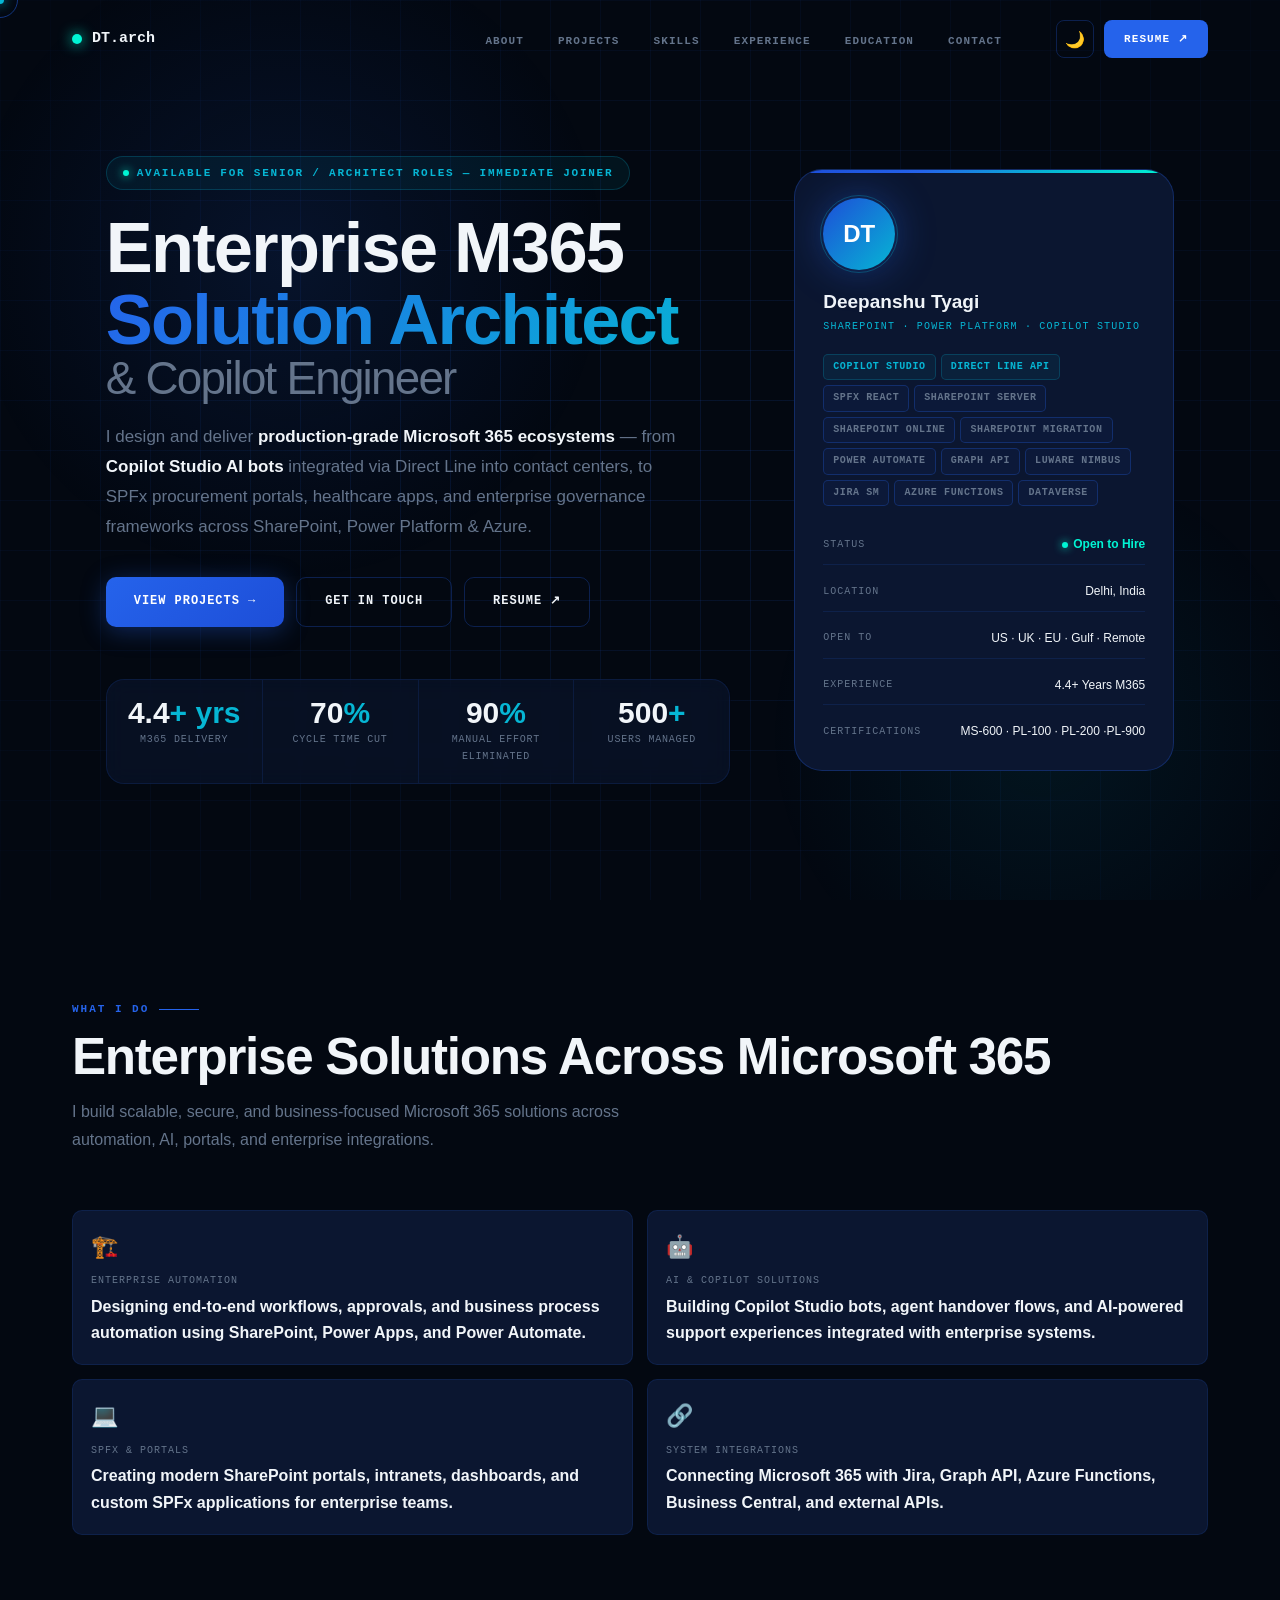
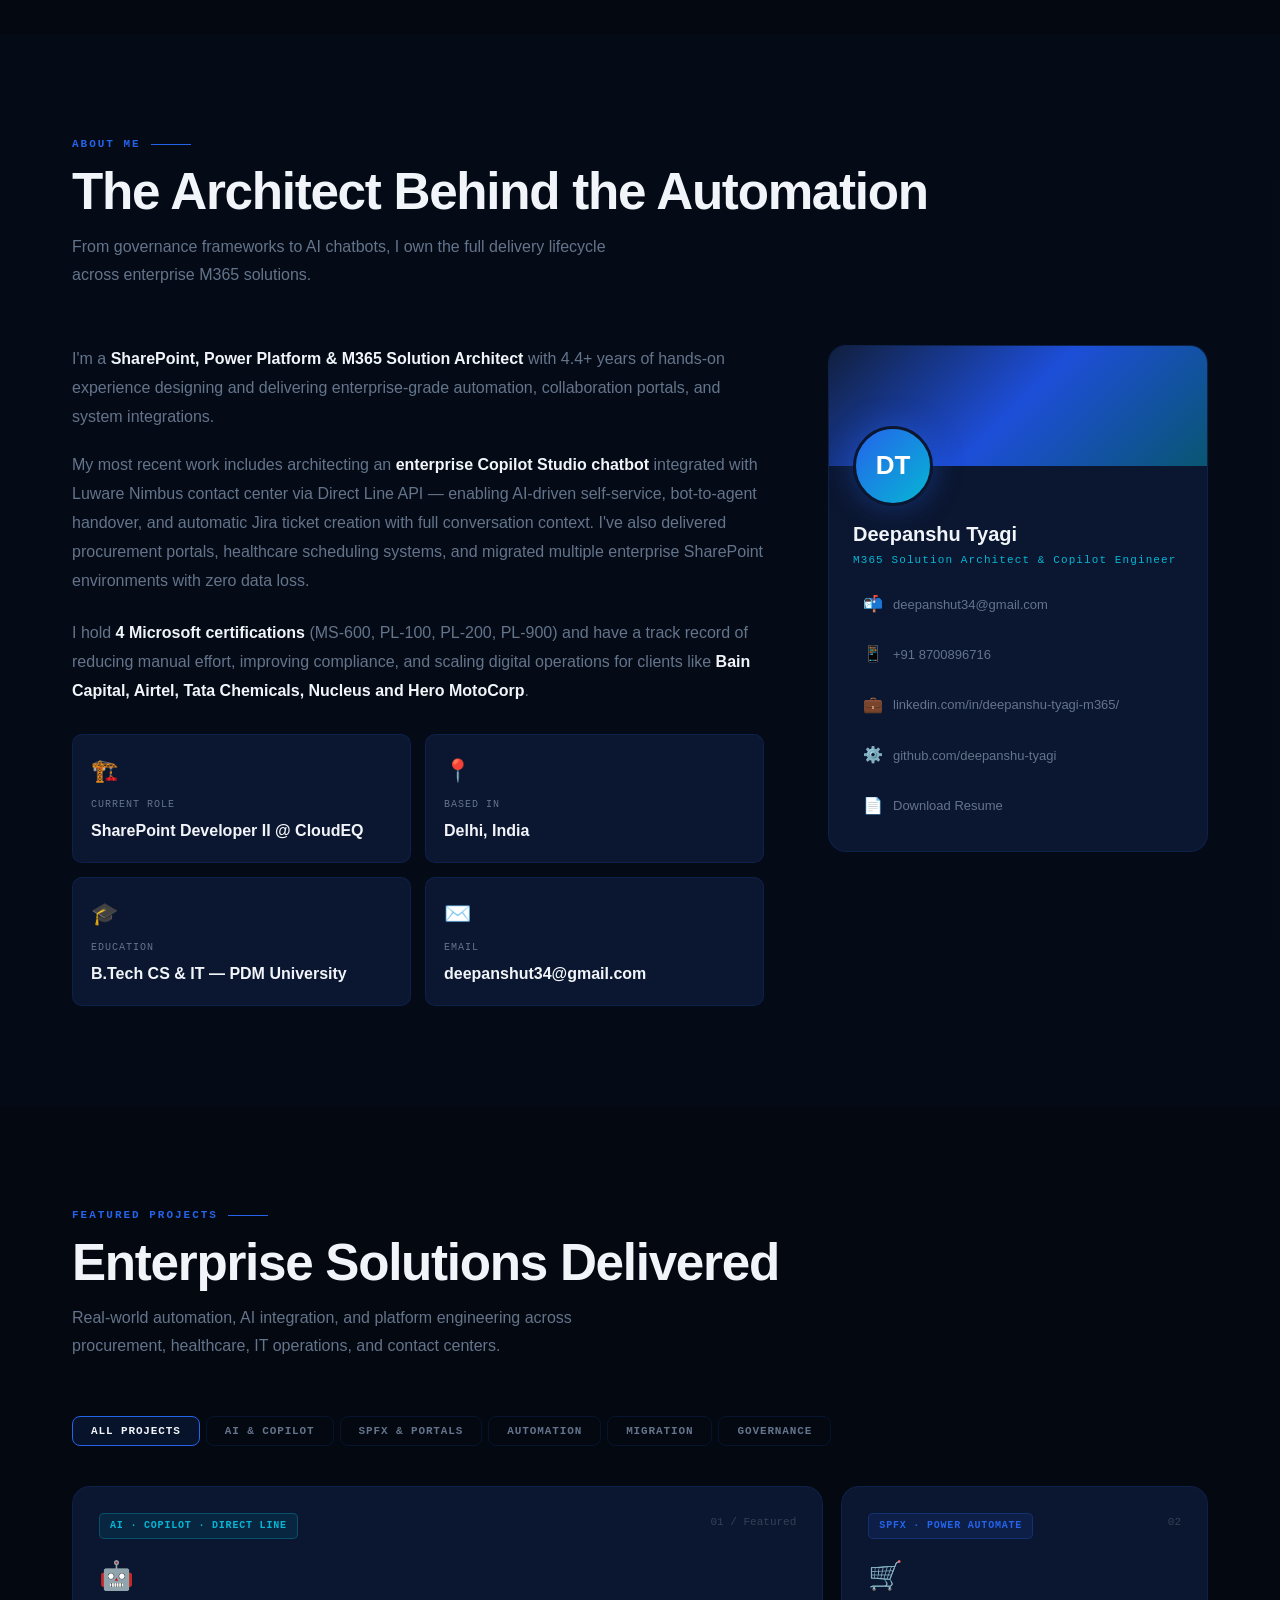
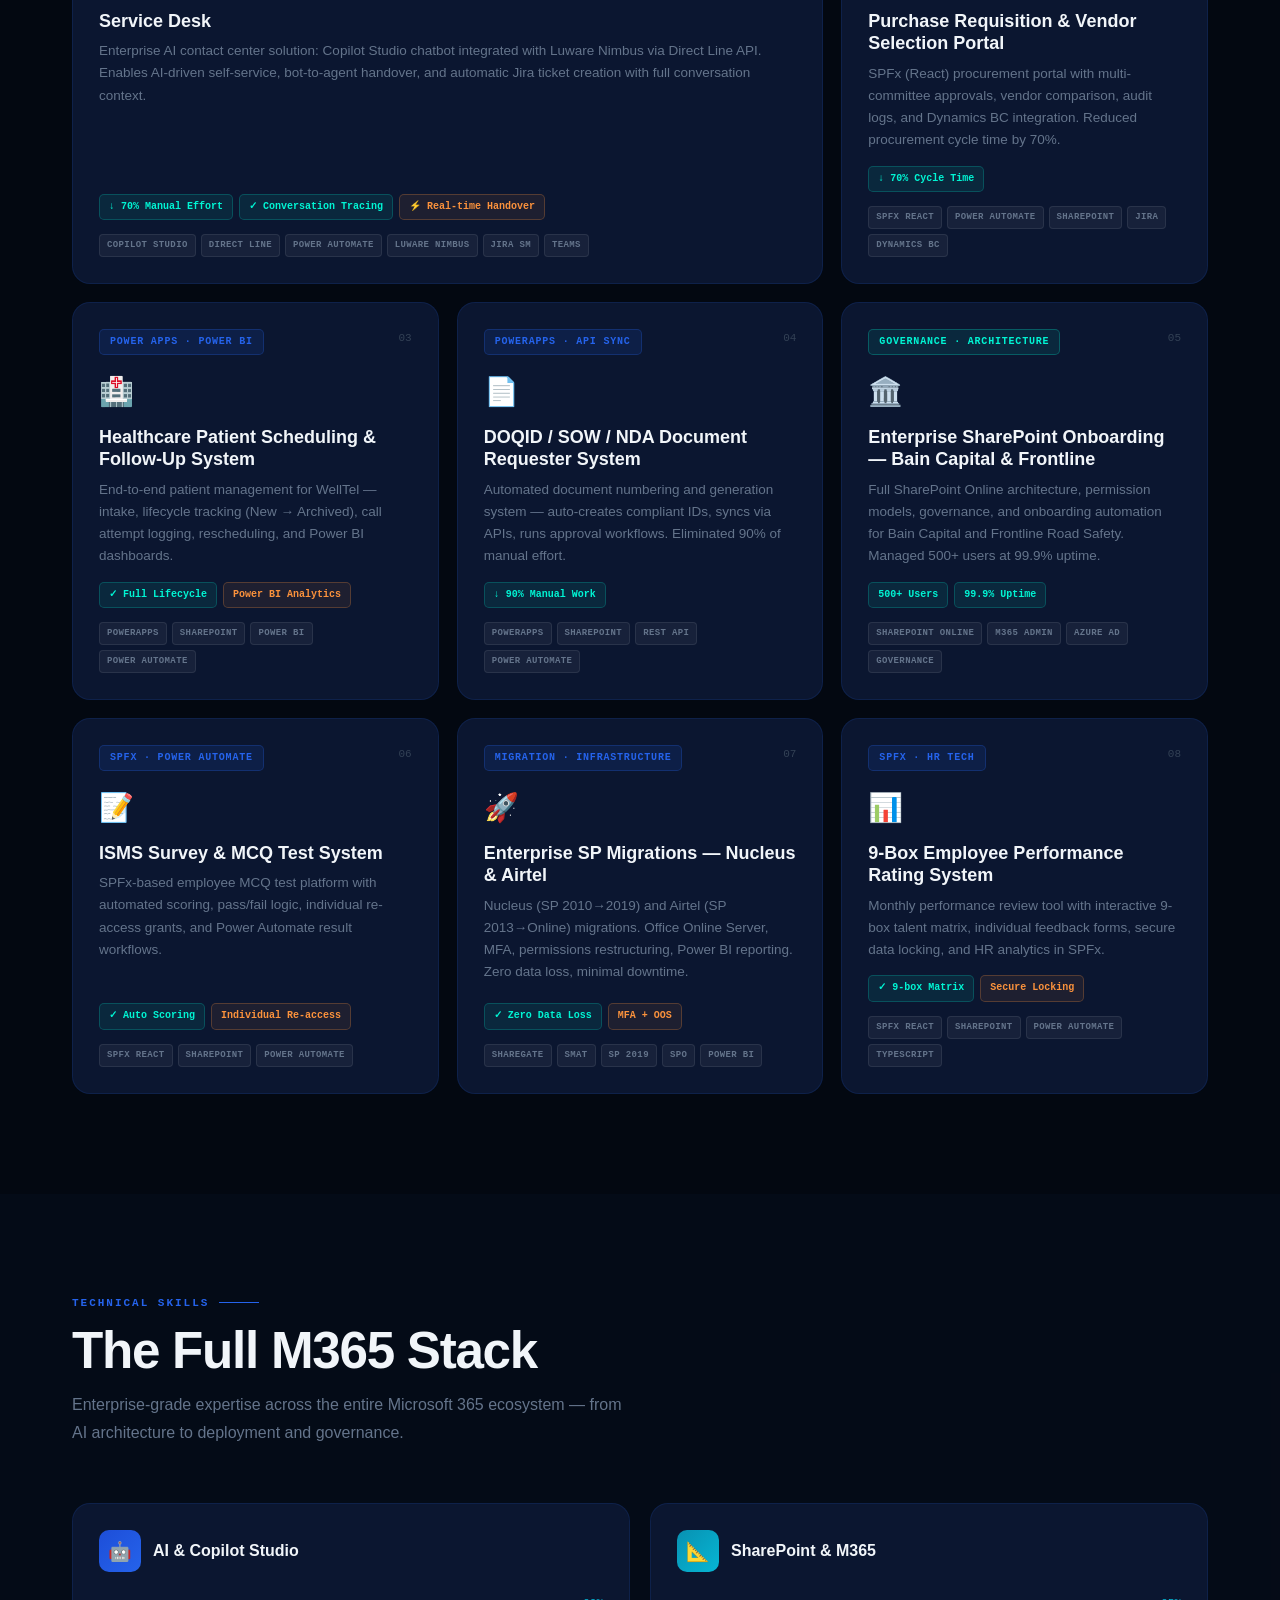
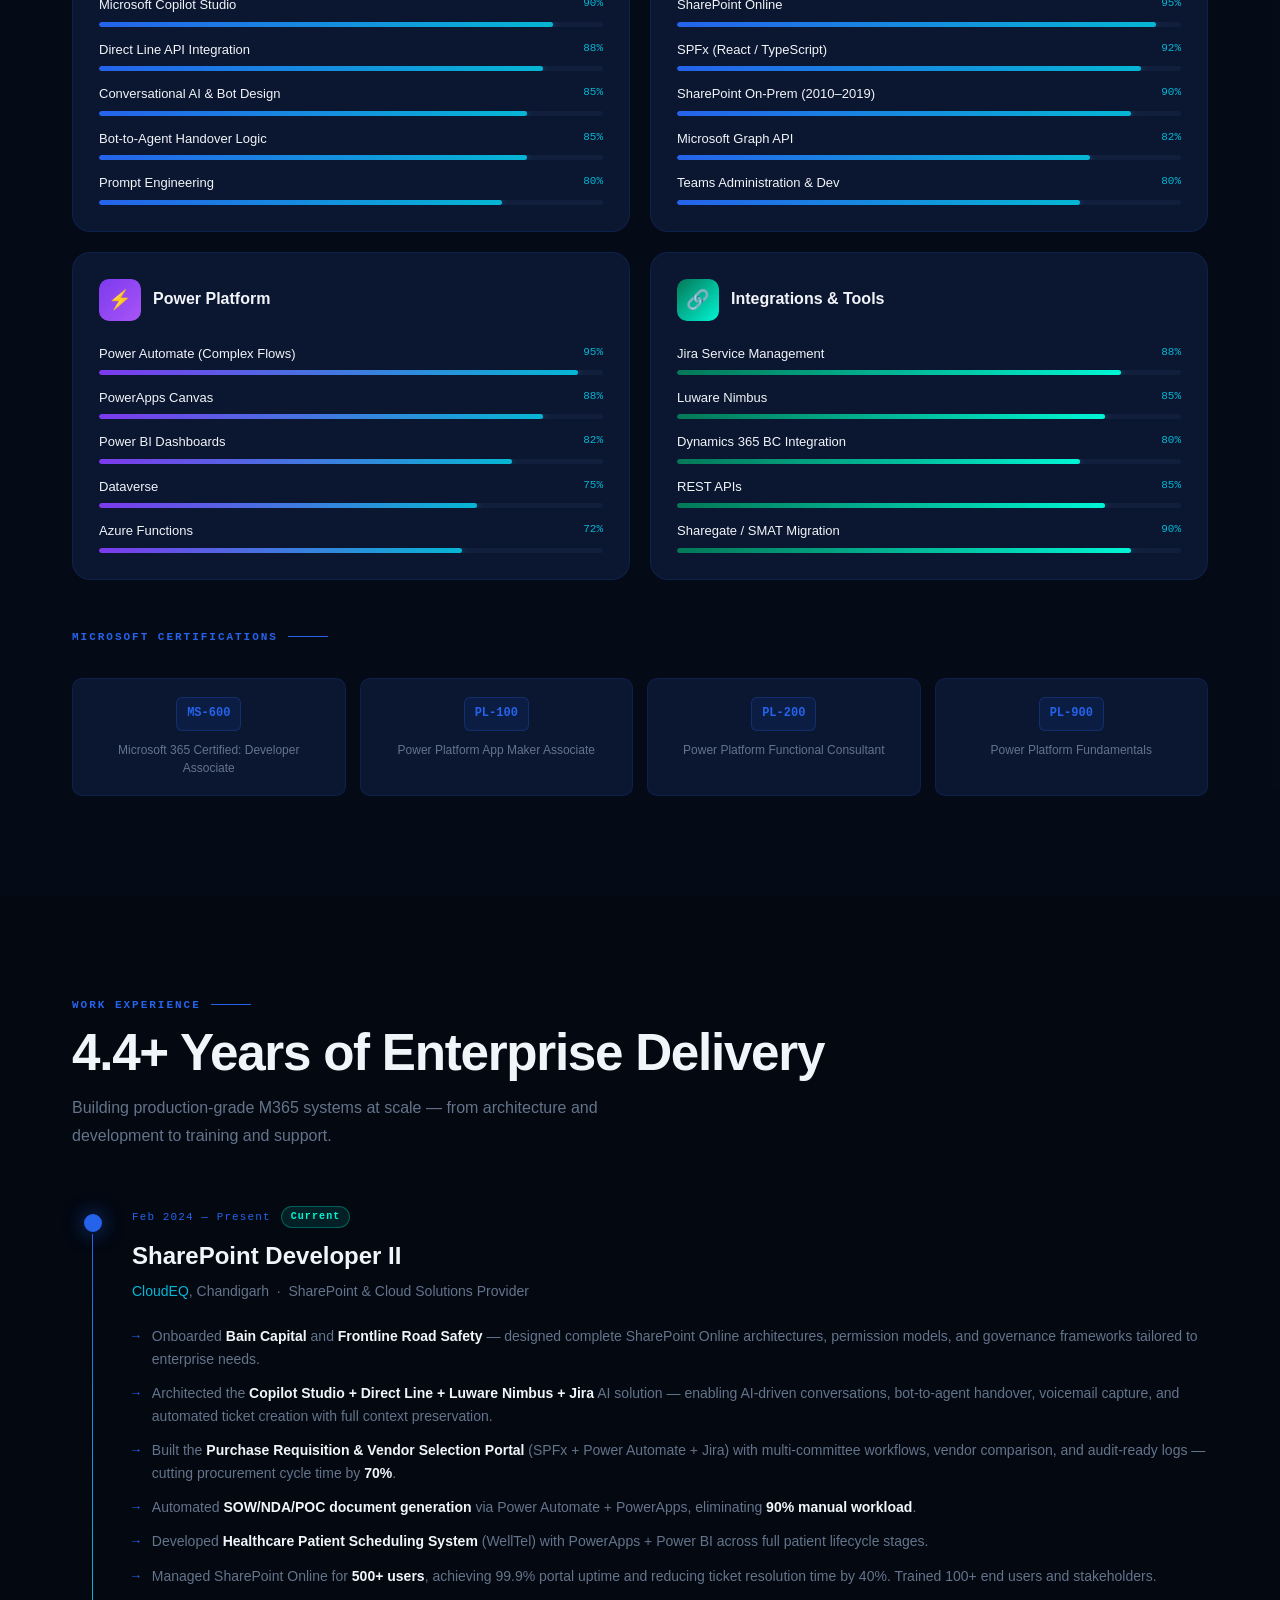
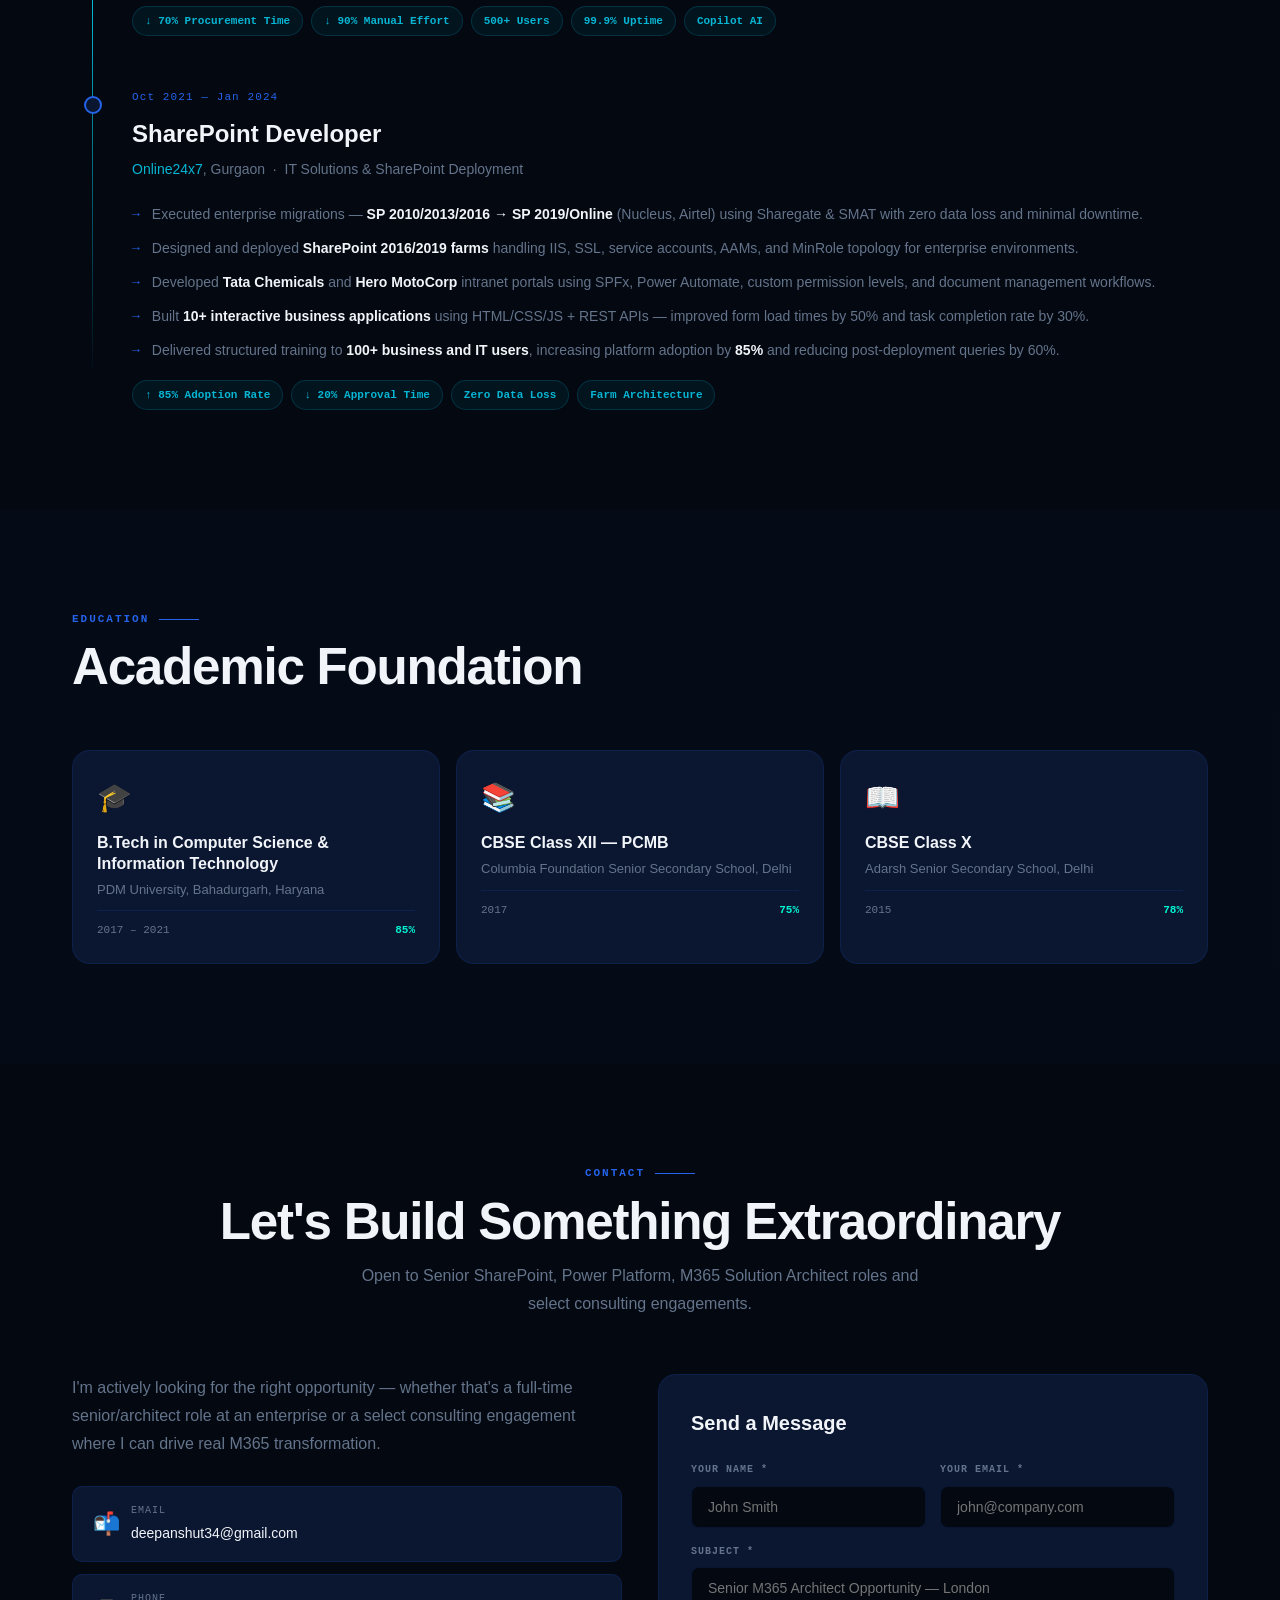
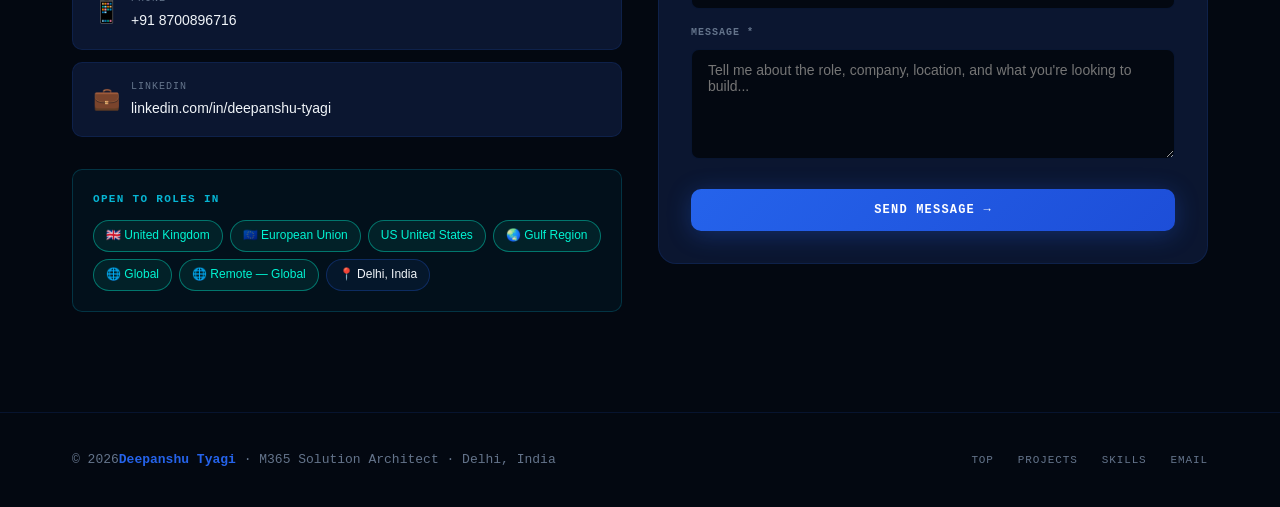
==== commit b7650281: "Update index.html" ====
--- a/index.html
+++ b/index.html
@@ -160,6 +160,42 @@
           <span class="meta-key">Certifications</span>
           <span class="meta-val">MS-600 · PL-100 · PL-200 ·PL-900</span>
         </div>
+      </div>
+    </div>
+  </div>
+</section>
+<!-- ─── WHAT I DO ───────────────────────────────── -->
+<section id="what-i-do" class="section">
+  <div class="container">
+    <div class="section-head reveal">
+      <div class="section-eyebrow">What I Do</div>
+      <h2 class="section-h2">Enterprise Solutions Across Microsoft 365</h2>
+      <p class="section-sub">I build scalable, secure, and business-focused Microsoft 365 solutions across automation, AI, portals, and enterprise integrations.</p>
+    </div>
+
+    <div class="about-facts">
+      <div class="fact-card reveal">
+        <div class="fact-icon">🏗️</div>
+        <div class="fact-label">Enterprise Automation</div>
+        <div class="fact-val">Designing end-to-end workflows, approvals, and business process automation using SharePoint, Power Apps, and Power Automate.</div>
+      </div>
+
+      <div class="fact-card reveal d1">
+        <div class="fact-icon">🤖</div>
+        <div class="fact-label">AI & Copilot Solutions</div>
+        <div class="fact-val">Building Copilot Studio bots, agent handover flows, and AI-powered support experiences integrated with enterprise systems.</div>
+      </div>
+
+      <div class="fact-card reveal d2">
+        <div class="fact-icon">💻</div>
+        <div class="fact-label">SPFx & Portals</div>
+        <div class="fact-val">Creating modern SharePoint portals, intranets, dashboards, and custom SPFx applications for enterprise teams.</div>
+      </div>
+
+      <div class="fact-card reveal d3">
+        <div class="fact-icon">🔗</div>
+        <div class="fact-label">System Integrations</div>
+        <div class="fact-val">Connecting Microsoft 365 with Jira, Graph API, Azure Functions, Business Central, and external APIs.</div>
       </div>
     </div>
   </div>
@@ -245,6 +281,8 @@
     </div>
   </div>
 </section>
+
+
 
 <!-- ─── PROJECTS ─────────────────────────────────── -->
 <section id="projects" class="section">
